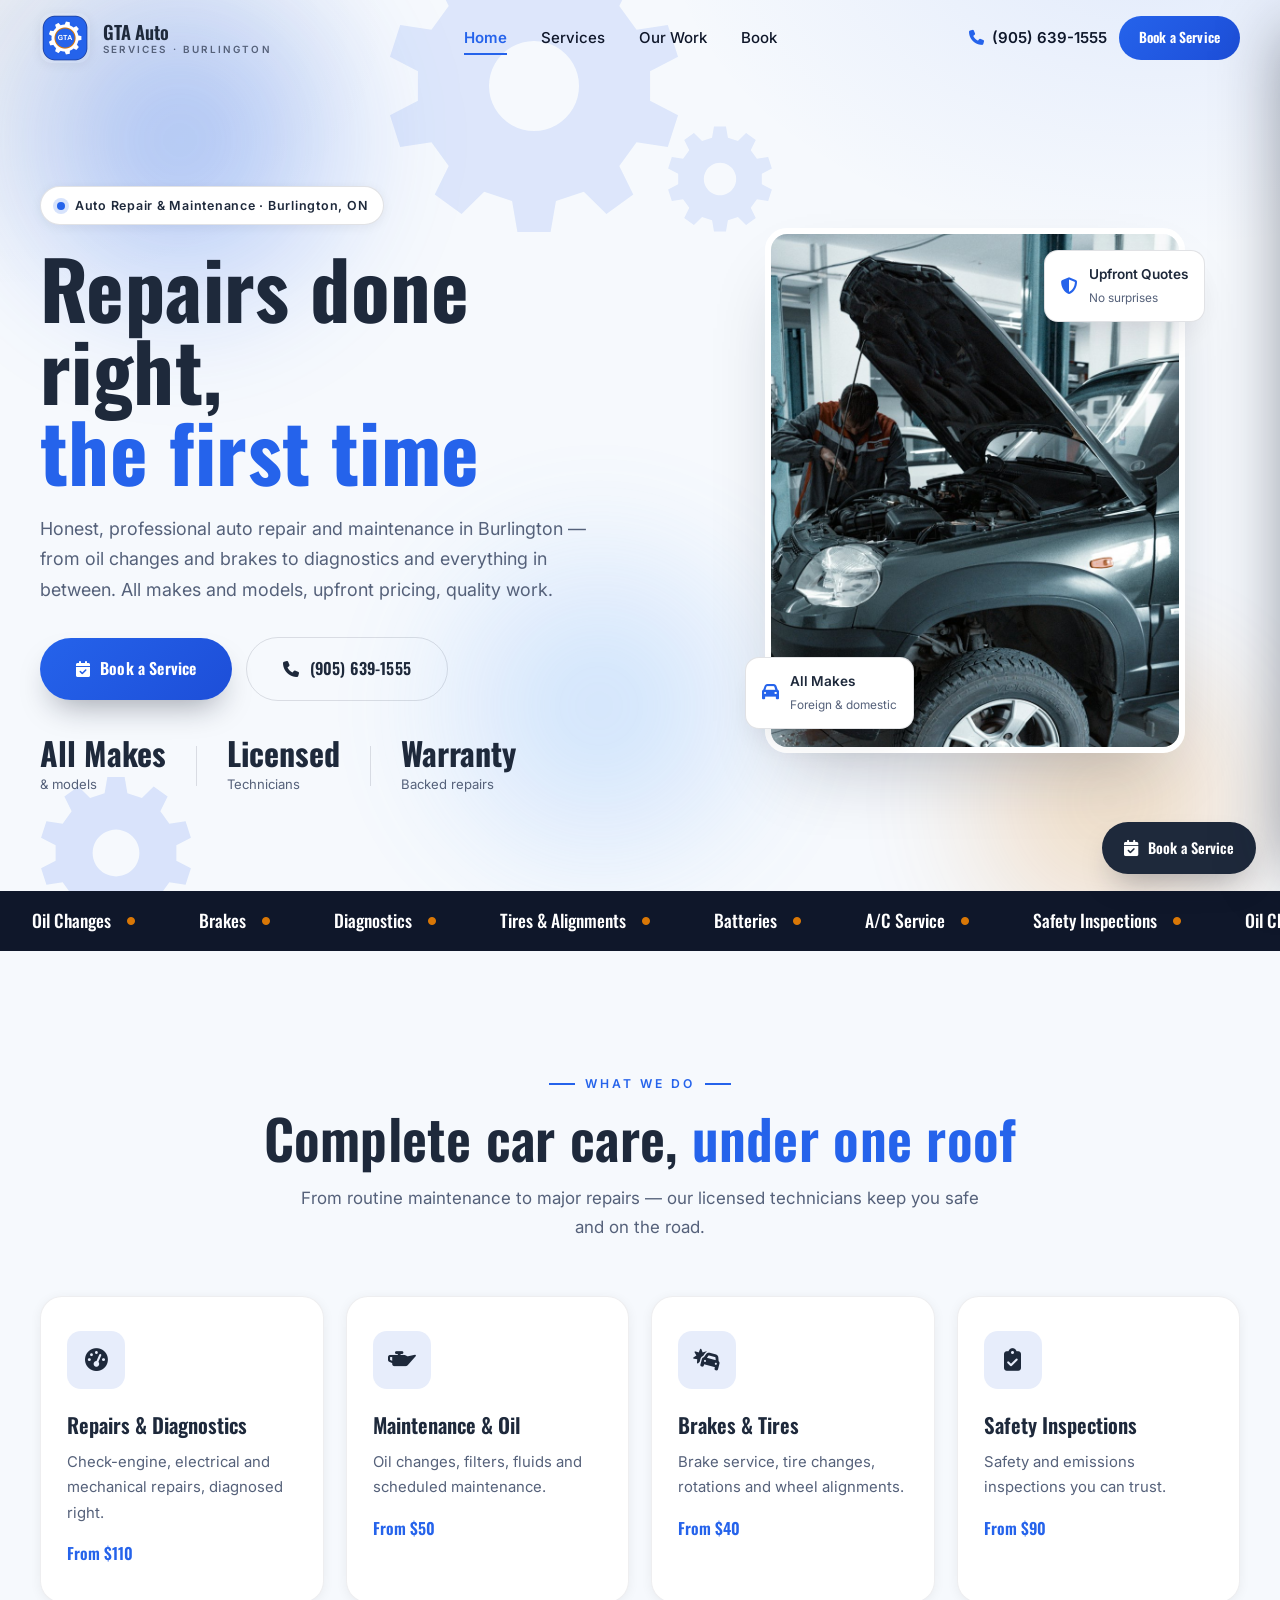
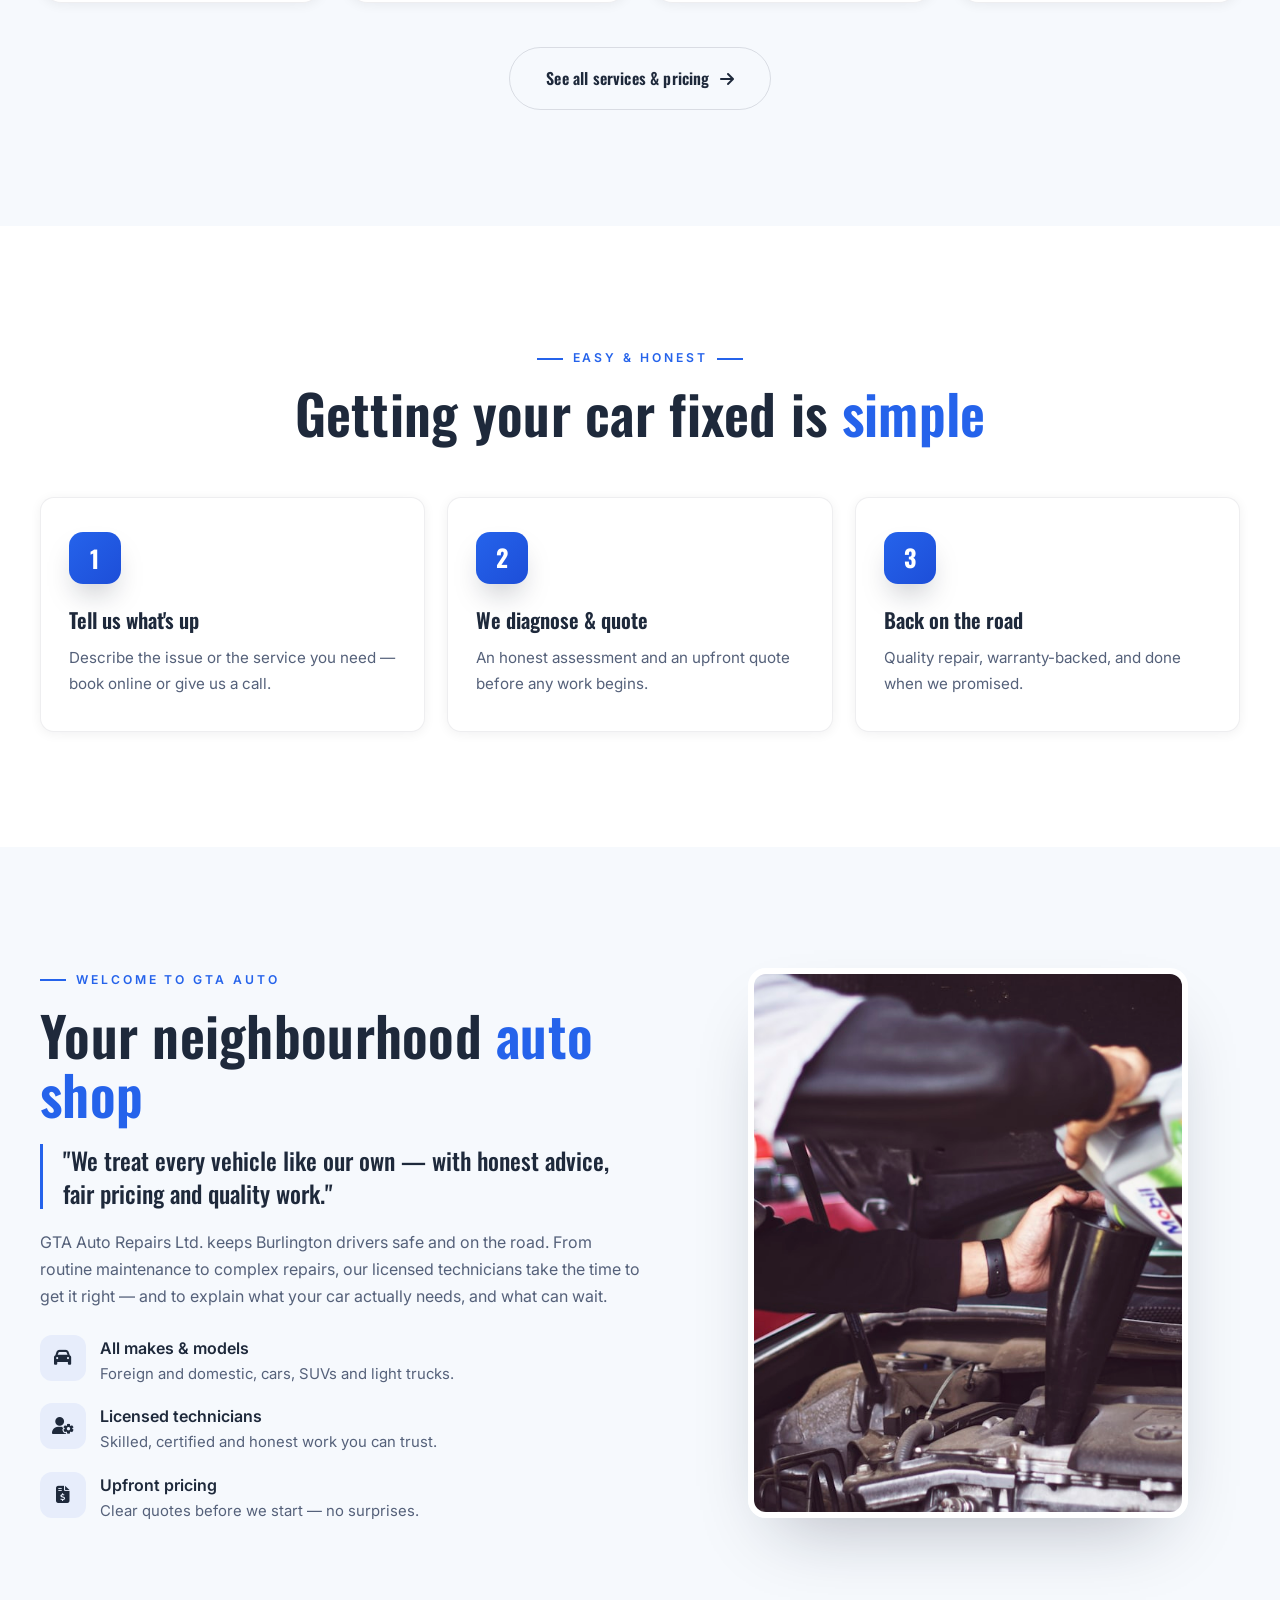
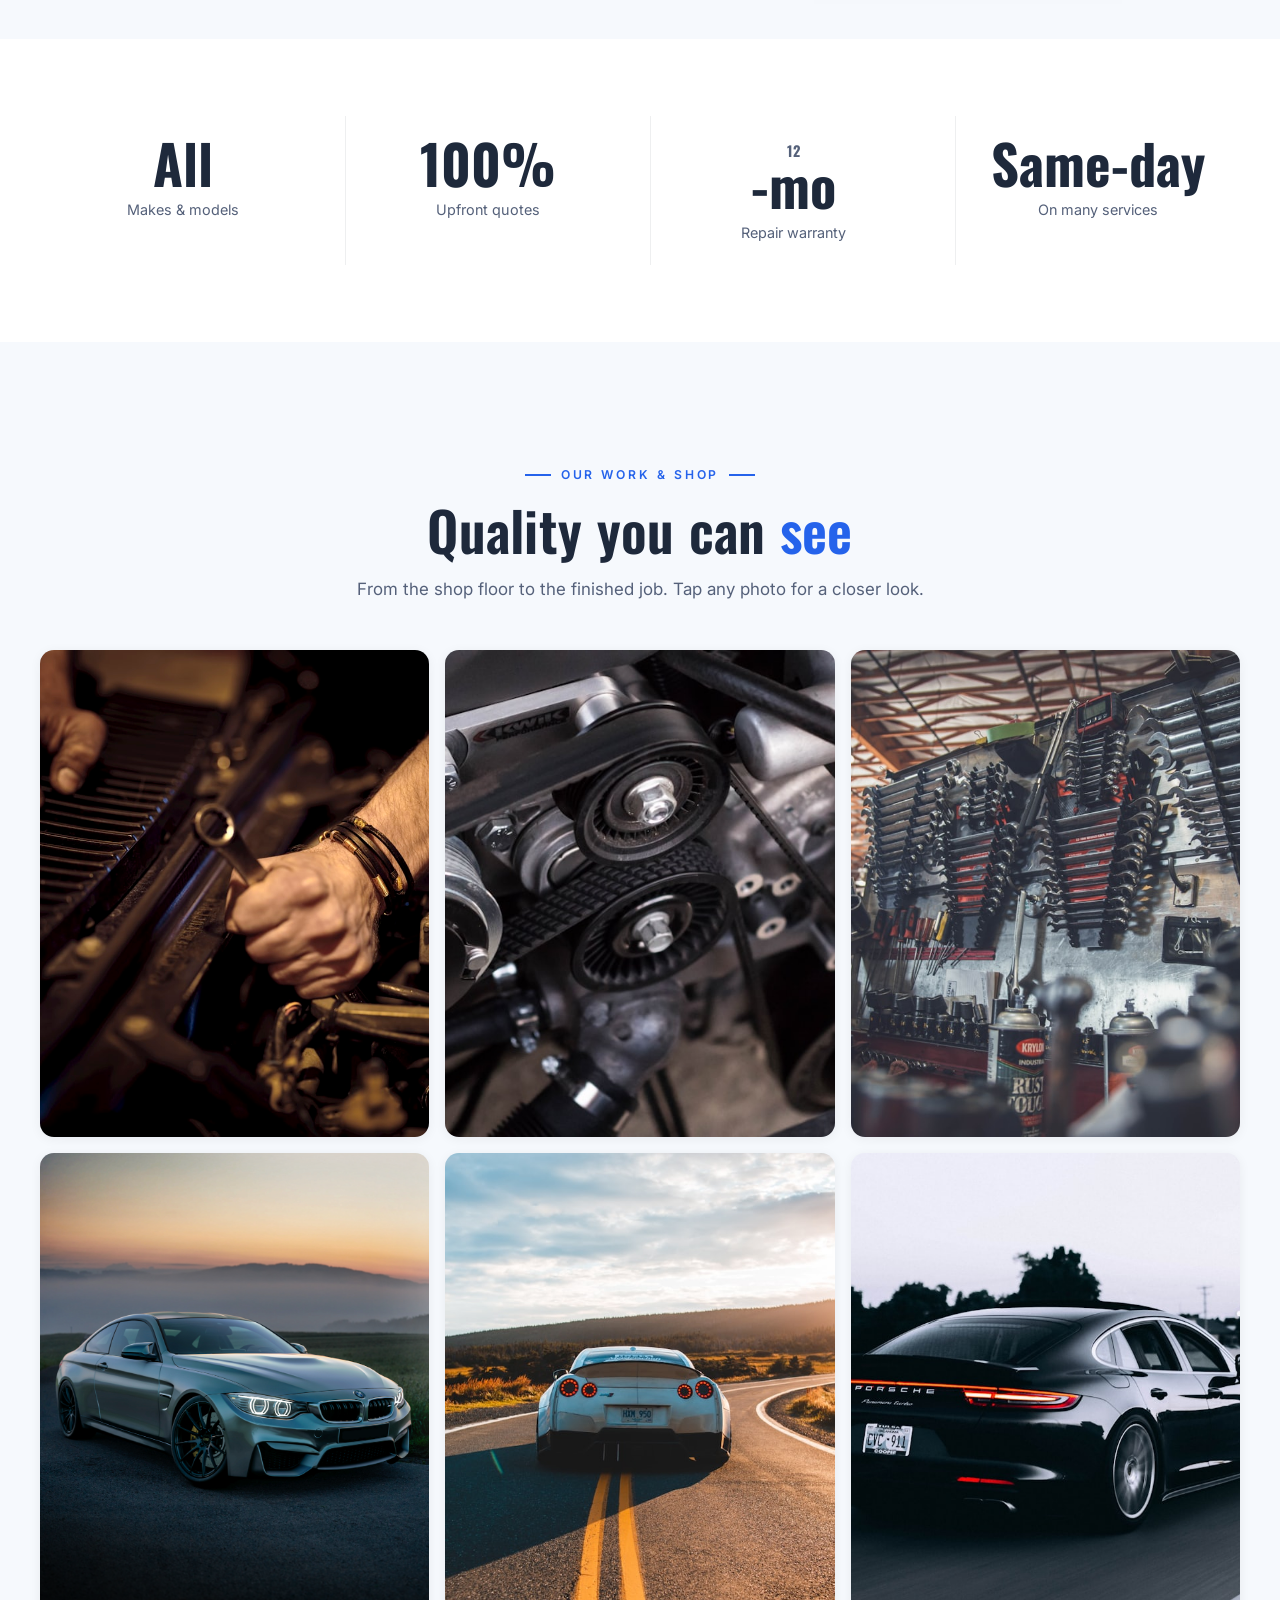
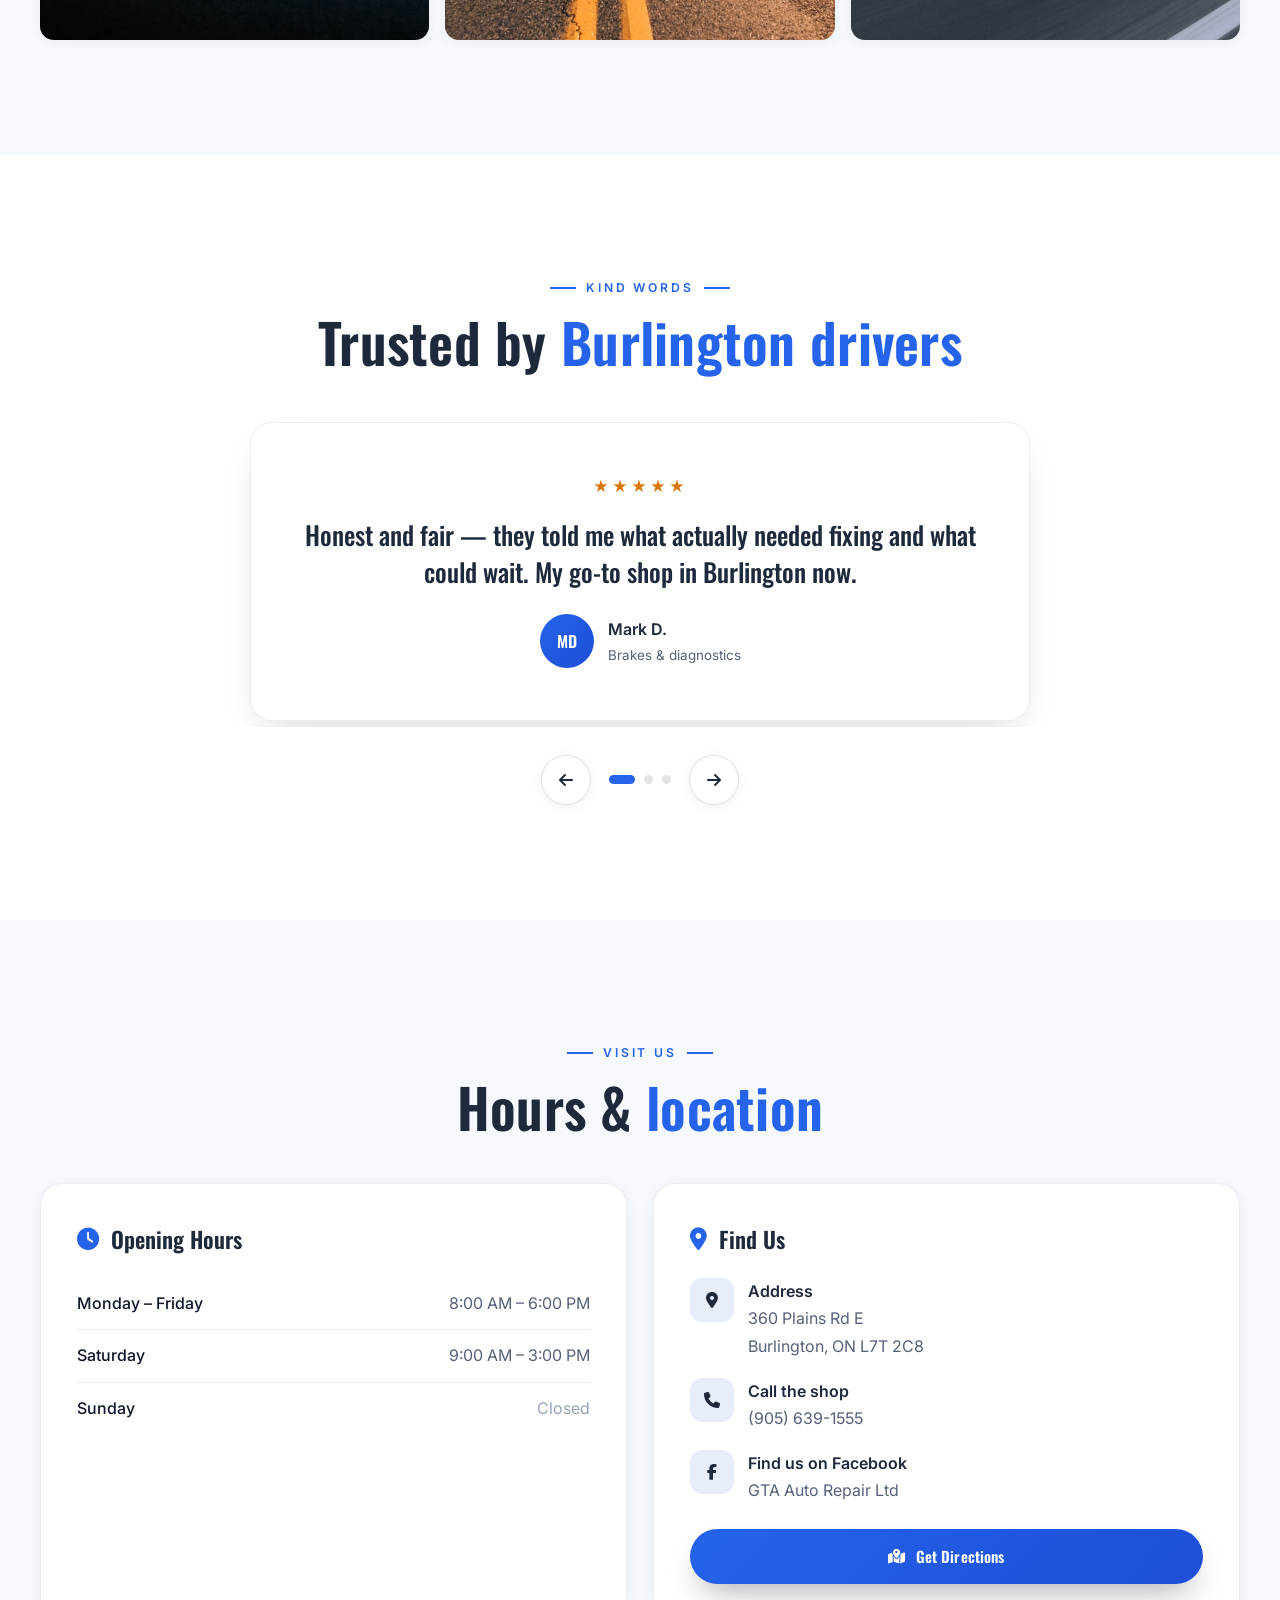
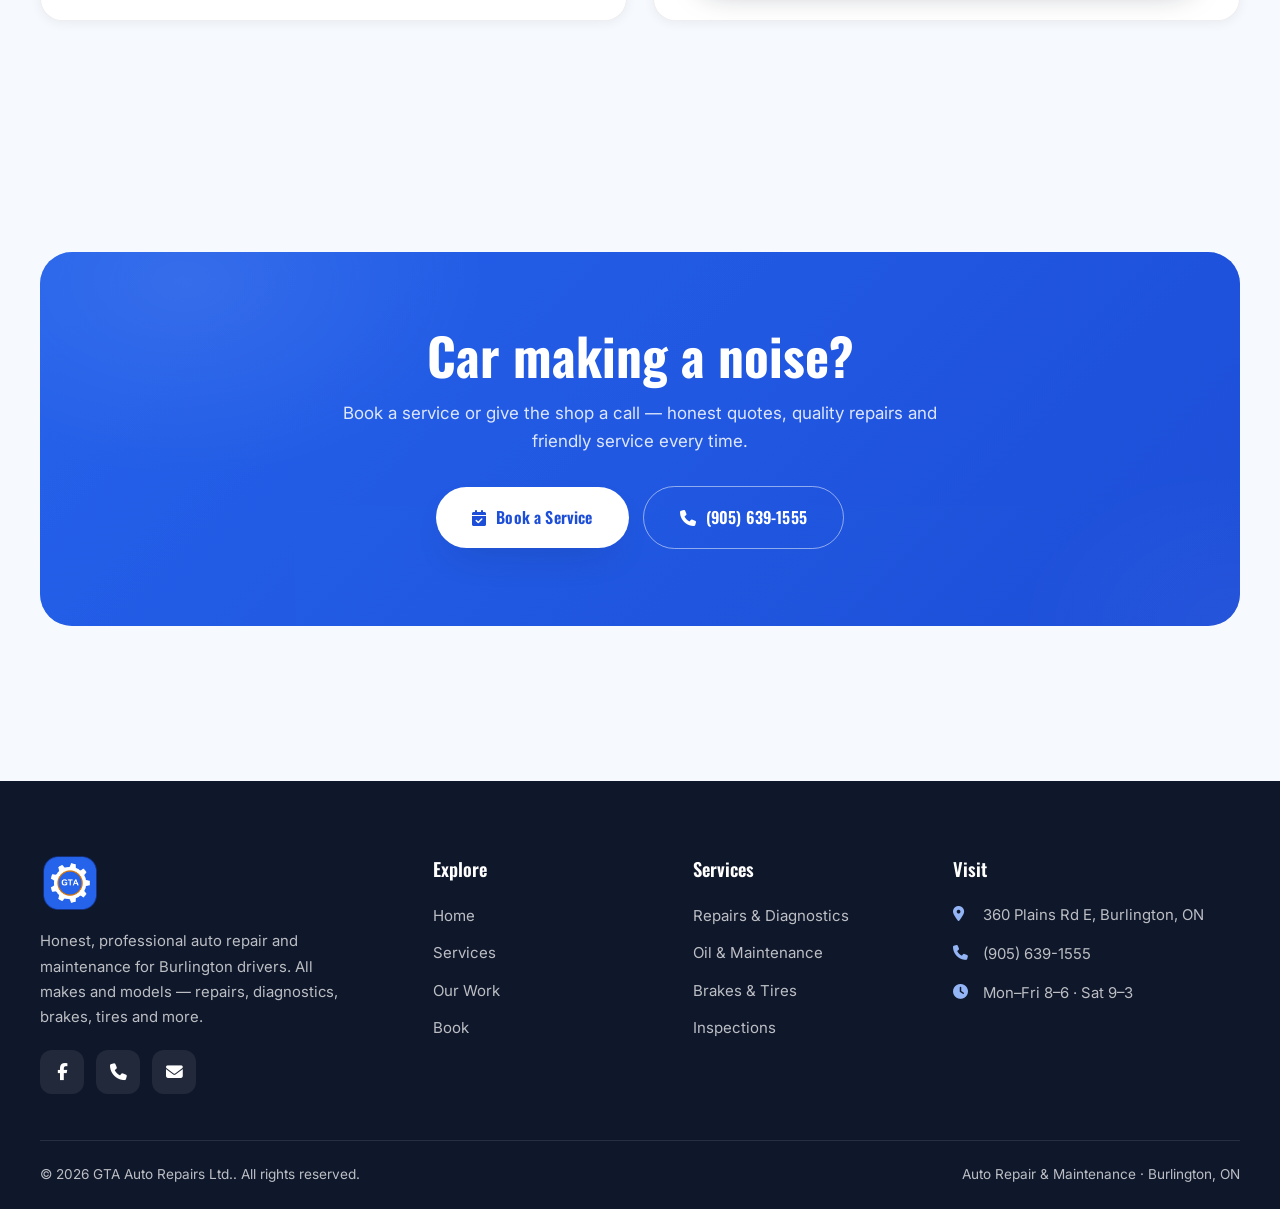
==== index.html @ 7cc979c1 "GTA-Auto-Repairs-Ltd: website (CSS animation + ambient background)" ====
<!DOCTYPE html>
<html lang="en">
<head>
  <meta charset="UTF-8" />
  <meta name="viewport" content="width=device-width, initial-scale=1.0" />
  <title>GTA Auto Repairs Ltd. | Auto Repair &amp; Maintenance in Burlington, ON</title>
  <meta name="description" content="GTA Auto Repairs Ltd. — honest, professional auto repair and maintenance in Burlington, ON. Oil changes, brakes, diagnostics, tires, alignments and more. All makes & models. Call (905) 639-1555." />
  <meta name="theme-color" content="#2563EB" />
  <meta property="og:type" content="website" />
  <meta property="og:site_name" content="GTA Auto Repairs Ltd." />
  <meta property="og:title" content="GTA Auto Repairs Ltd. | Auto Repair in Burlington, ON" />
  <meta property="og:description" content="Honest auto repair & maintenance in Burlington — repairs, diagnostics, brakes, tires and more. All makes & models." />

  <link rel="icon" type="image/svg+xml" href="assets/favicon.svg" />
  <link rel="preconnect" href="https://fonts.googleapis.com" />
  <link rel="preconnect" href="https://fonts.gstatic.com" crossorigin />
  <link href="https://fonts.googleapis.com/css2?family=Oswald:wght@500;600;700&family=Inter:wght@400;500;600&display=swap" rel="stylesheet" />
  <link rel="stylesheet" href="https://cdnjs.cloudflare.com/ajax/libs/font-awesome/6.5.1/css/all.min.css" />
  <link rel="stylesheet" href="css/styles.css" />

  <script type="application/ld+json">
  {
    "@context": "https://schema.org",
    "@type": "AutoRepair",
    "name": "GTA Auto Repairs Ltd.",
    "description": "Honest, professional auto repair and maintenance in Burlington — repairs, diagnostics, brakes, tires, oil changes and more. All makes & models.",
    "priceRange": "$$",
    "telephone": "+1-905-639-1555",
    "email": "info@gtaautorepairs.ca",
    "address": { "@type": "PostalAddress", "streetAddress": "360 Plains Rd E", "addressLocality": "Burlington", "addressRegion": "ON", "postalCode": "L7T 2C8", "addressCountry": "CA" },
    "areaServed": "Burlington",
    "sameAs": ["https://www.facebook.com/p/GTA-Auto-Repair-Ltd-100054621751437/"]
  }
  </script>
</head>
<body>

  <!-- ============ HEADER ============ -->
  <header class="site-header" id="header">
    <div class="container nav">
      <a href="index.html" class="brand" aria-label="GTA Auto Repairs Ltd. home">
        <img src="assets/logo-mark.png" alt="GTA Auto Repairs Ltd." class="brand-logo" />
        <span class="brand-name"><b>GTA Auto</b><small>Services · Burlington</small></span>
      </a>
      <nav class="nav-links" aria-label="Primary">
        <a href="index.html" class="active">Home</a>
        <a href="services.html">Services</a>
        <a href="index.html#gallery">Our Work</a>
        <a href="book.html">Book</a>
      </nav>
      <div class="nav-actions">
        <a href="tel:+19056391555" class="nav-phone"><i class="fa-solid fa-phone"></i> (905) 639-1555</a>
        <a href="book.html#quote" class="btn btn--sm">Book a Service</a>
        <button class="menu-toggle" id="menuToggle" aria-label="Open menu"><i class="fa-solid fa-bars"></i></button>
      </div>
    </div>
  </header>

  <!-- ============ MOBILE DRAWER ============ -->
  <div class="scrim" id="scrim"></div>
  <aside class="mobile-drawer" id="drawer" aria-label="Mobile menu">
    <div class="drawer-head">
      <img src="assets/logo-mark.png" alt="GTA Auto Repairs Ltd." style="height:44px;border-radius:10px" />
      <button class="drawer-close" id="drawerClose" aria-label="Close menu"><i class="fa-solid fa-xmark"></i></button>
    </div>
    <nav>
      <a href="index.html" class="active">Home <i class="fa-solid fa-chevron-right"></i></a>
      <a href="services.html">Services <i class="fa-solid fa-chevron-right"></i></a>
      <a href="index.html#gallery">Our Work <i class="fa-solid fa-chevron-right"></i></a>
      <a href="book.html">Book <i class="fa-solid fa-chevron-right"></i></a>
    </nav>
    <div class="drawer-cta">
      <a href="book.html#quote" class="btn btn--block">Book a Service</a>
      <a href="tel:+19056391555" class="btn btn--ghost btn--block"><i class="fa-solid fa-phone"></i> Call the Shop</a>
    </div>
    <div class="drawer-contact">
      <a href="tel:+19056391555"><i class="fa-solid fa-phone"></i> (905) 639-1555</a>
      <span><i class="fa-solid fa-location-dot"></i> 360 Plains Rd E, Burlington</span>
    </div>
  </aside>

  <!-- ============ HERO ============ -->
  <section class="hero">
    <div class="hero-bg" aria-hidden="true">
      <span class="ambient-blob b1"></span>
      <span class="ambient-blob b2"></span>
      <span class="ambient-blob b3"></span>
      <img class="ambient-gear g1" data-spin="20" src="assets/gear.svg" alt="" />
      <img class="ambient-gear g2" data-spin="-14" src="assets/gear.svg" alt="" />
      <img class="ambient-gear g3" data-spin="11" src="assets/gear.svg" alt="" />
    </div>
    <div class="container hero-grid">
      <div class="hero-content">
        <span class="hero-badge reveal"><span class="dot"></span> Auto Repair &amp; Maintenance · Burlington, ON</span>
        <h1 class="hero-title reveal d1">Repairs done right,<br/><em>the first time</em></h1>
        <p class="hero-sub reveal d2">Honest, professional auto repair and maintenance in Burlington — from oil changes and brakes to diagnostics and everything in between. All makes and models, upfront pricing, quality work.</p>
        <div class="hero-ctas reveal d3">
          <a href="book.html#quote" class="btn btn--lg"><i class="fa-solid fa-calendar-check"></i> Book a Service</a>
          <a href="tel:+19056391555" class="btn btn--ghost btn--lg"><i class="fa-solid fa-phone"></i> (905) 639-1555</a>
        </div>
        <div class="hero-meta reveal d4">
          <div class="m"><b>All Makes</b><span>&amp; models</span></div>
          <div class="divider"></div>
          <div class="m"><b>Licensed</b><span>Technicians</span></div>
          <div class="divider"></div>
          <div class="m"><b>Warranty</b><span>Backed repairs</span></div>
        </div>
      </div>
      <div class="hero-visual" id="heroVisual">
        <div class="hero-photo-wrap">
          <div class="hero-photo"><img src="assets/photos/hero.jpg" alt="Technician servicing a vehicle at GTA Auto Repairs Ltd." data-zoom /></div>
          <div class="hero-tag t1"><i class="fa-solid fa-shield-halved"></i><div><b>Upfront Quotes</b><small>No surprises</small></div></div>
          <div class="hero-tag t2"><i class="fa-solid fa-car"></i><div><b>All Makes</b><small>Foreign &amp; domestic</small></div></div>
        </div>
      </div>
    </div>
  </section>

  <!-- ============ MARQUEE ============ -->
  <div class="marquee" aria-hidden="true">
    <div class="marquee-track">
      <span class="marquee-item">Oil Changes <i class="fa-solid fa-circle"></i></span>
      <span class="marquee-item">Brakes <i class="fa-solid fa-circle"></i></span>
      <span class="marquee-item">Diagnostics <i class="fa-solid fa-circle"></i></span>
      <span class="marquee-item">Tires &amp; Alignments <i class="fa-solid fa-circle"></i></span>
      <span class="marquee-item">Batteries <i class="fa-solid fa-circle"></i></span>
      <span class="marquee-item">A/C Service <i class="fa-solid fa-circle"></i></span>
      <span class="marquee-item">Safety Inspections <i class="fa-solid fa-circle"></i></span>
      <span class="marquee-item">Oil Changes <i class="fa-solid fa-circle"></i></span>
      <span class="marquee-item">Brakes <i class="fa-solid fa-circle"></i></span>
      <span class="marquee-item">Diagnostics <i class="fa-solid fa-circle"></i></span>
      <span class="marquee-item">Tires &amp; Alignments <i class="fa-solid fa-circle"></i></span>
      <span class="marquee-item">Batteries <i class="fa-solid fa-circle"></i></span>
      <span class="marquee-item">A/C Service <i class="fa-solid fa-circle"></i></span>
      <span class="marquee-item">Safety Inspections <i class="fa-solid fa-circle"></i></span>
    </div>
  </div>

  <!-- ============ SERVICES TEASER ============ -->
  <section class="section" id="services">
    <div class="container center">
      <span class="eyebrow eyebrow--center reveal">What We Do</span>
      <h2 class="section-title reveal d1">Complete car care, <em>under one roof</em></h2>
      <p class="section-lead reveal d2">From routine maintenance to major repairs — our licensed technicians keep you safe and on the road.</p>
    </div>
    <div class="container">
      <div class="feat-grid">
        <div class="feat-card reveal d1"><div class="ic"><i class="fa-solid fa-gauge-high"></i></div><h3>Repairs &amp; Diagnostics</h3><p>Check-engine, electrical and mechanical repairs, diagnosed right.</p><span class="from">From $110</span></div>
        <div class="feat-card reveal d2"><div class="ic"><i class="fa-solid fa-oil-can"></i></div><h3>Maintenance &amp; Oil</h3><p>Oil changes, filters, fluids and scheduled maintenance.</p><span class="from">From $50</span></div>
        <div class="feat-card reveal d3"><div class="ic"><i class="fa-solid fa-car-burst"></i></div><h3>Brakes &amp; Tires</h3><p>Brake service, tire changes, rotations and wheel alignments.</p><span class="from">From $40</span></div>
        <div class="feat-card reveal d4"><div class="ic"><i class="fa-solid fa-clipboard-check"></i></div><h3>Safety Inspections</h3><p>Safety and emissions inspections you can trust.</p><span class="from">From $90</span></div>
      </div>
      <div class="center" style="margin-top:44px"><a href="services.html" class="btn btn--ghost btn--lg reveal">See all services &amp; pricing <i class="fa-solid fa-arrow-right"></i></a></div>
    </div>
  </section>

  <!-- ============ HOW IT WORKS ============ -->
  <section class="section section--alt" id="how">
    <div class="container center">
      <span class="eyebrow eyebrow--center reveal">Easy &amp; Honest</span>
      <h2 class="section-title reveal d1">Getting your car fixed is <em>simple</em></h2>
    </div>
    <div class="container">
      <div class="steps">
        <div class="step reveal d1"><div class="step-num">1</div><h3>Tell us what's up</h3><p>Describe the issue or the service you need — book online or give us a call.</p></div>
        <div class="step reveal d2"><div class="step-num">2</div><h3>We diagnose &amp; quote</h3><p>An honest assessment and an upfront quote before any work begins.</p></div>
        <div class="step reveal d3"><div class="step-num">3</div><h3>Back on the road</h3><p>Quality repair, warranty-backed, and done when we promised.</p></div>
      </div>
    </div>
  </section>

  <!-- ============ ABOUT ============ -->
  <section class="section" id="about">
    <div class="container story-grid">
      <div class="story-text">
        <span class="eyebrow reveal">Welcome To GTA Auto</span>
        <h2 class="section-title reveal d1">Your neighbourhood <em>auto shop</em></h2>
        <p class="story-quote reveal d2">"We treat every vehicle like our own — with honest advice, fair pricing and quality work."</p>
        <p class="reveal d2" style="color:var(--ink-soft)">GTA Auto Repairs Ltd. keeps Burlington drivers safe and on the road. From routine maintenance to complex repairs, our licensed technicians take the time to get it right — and to explain what your car actually needs, and what can wait.</p>
        <div class="story-features">
          <div class="story-feature reveal d1"><span class="ic"><i class="fa-solid fa-car"></i></span><div><b>All makes &amp; models</b><p>Foreign and domestic, cars, SUVs and light trucks.</p></div></div>
          <div class="story-feature reveal d2"><span class="ic"><i class="fa-solid fa-user-gear"></i></span><div><b>Licensed technicians</b><p>Skilled, certified and honest work you can trust.</p></div></div>
          <div class="story-feature reveal d3"><span class="ic"><i class="fa-solid fa-file-invoice-dollar"></i></span><div><b>Upfront pricing</b><p>Clear quotes before we start — no surprises.</p></div></div>
        </div>
      </div>
      <div class="story-collage reveal-scale">
        <div class="story-media"><img src="assets/photos/about.jpg" alt="Oil and fluid service at GTA Auto" data-parallax="22" /></div>
      </div>
    </div>
  </section>

  <!-- ============ TRUST STATS ============ -->
  <section class="section--tight section--alt">
    <div class="container">
      <div class="stats">
        <div class="stat reveal d1"><b>All</b><span>Makes &amp; models</span></div>
        <div class="stat reveal d2"><b>100%</b><span>Upfront quotes</span></div>
        <div class="stat reveal d3"><b><span data-count="12">0</span>-mo</b><span>Repair warranty</span></div>
        <div class="stat reveal d4"><b>Same-day</b><span>On many services</span></div>
      </div>
    </div>
  </section>

  <!-- ============ GALLERY ============ -->
  <section class="section" id="gallery">
    <div class="container center">
      <span class="eyebrow eyebrow--center reveal">Our Work &amp; Shop</span>
      <h2 class="section-title reveal d1">Quality you can <em>see</em></h2>
      <p class="section-lead reveal d2">From the shop floor to the finished job. Tap any photo for a closer look.</p>
    </div>
    <div class="container">
      <div class="gallery reveal">
        <div class="gal-item" data-cap="Repairs &amp; service done right"><img src="assets/photos/g1.jpg" alt="Mechanic repairing an engine" /><span class="gal-cap">Repairs &amp; Service</span></div>
        <div class="gal-item" data-cap="Precision diagnostics"><img src="assets/photos/g2.jpg" alt="Engine diagnostics" /><span class="gal-cap">Diagnostics</span></div>
        <div class="gal-item" data-cap="Quality parts &amp; components"><img src="assets/photos/g3.jpg" alt="Auto parts" /><span class="gal-cap">Quality Parts</span></div>
        <div class="gal-item" data-cap="Ready for pickup"><img src="assets/photos/g4.jpg" alt="Serviced car ready for pickup" /><span class="gal-cap">Ready for Pickup</span></div>
        <div class="gal-item" data-cap="Back on the road, safely"><img src="assets/photos/g5.jpg" alt="Car back on the road" /><span class="gal-cap">Back on the Road</span></div>
        <div class="gal-item" data-cap="All makes &amp; models welcome"><img src="assets/photos/g6.jpg" alt="Serviced vehicle" /><span class="gal-cap">All Makes &amp; Models</span></div>
      </div>
    </div>
  </section>

  <!-- ============ TESTIMONIALS ============ -->
  <section class="section section--alt testimonials" id="reviews">
    <div class="container center">
      <span class="eyebrow eyebrow--center reveal">Kind Words</span>
      <h2 class="section-title reveal d1">Trusted by <em>Burlington drivers</em></h2>
    </div>
    <div class="container">
      <div class="tst-viewport">
        <div class="tst-track" id="tstTrack">
          <div class="tst-slide"><div class="tst-card">
            <div class="tst-stars">★★★★★</div>
            <p class="tst-text">Honest and fair — they told me what actually needed fixing and what could wait. My go-to shop in Burlington now.</p>
            <div class="tst-author"><div class="tst-avatar">MD</div><div class="who"><b>Mark D.</b><span>Brakes &amp; diagnostics</span></div></div>
          </div></div>
          <div class="tst-slide"><div class="tst-card">
            <div class="tst-stars">★★★★★</div>
            <p class="tst-text">Fast, professional and reasonably priced. Fixed my brakes the same day and explained everything clearly. Highly recommend Baje.</p>
            <div class="tst-author"><div class="tst-avatar">PS</div><div class="who"><b>Priya S.</b><span>Brake service</span></div></div>
          </div></div>
          <div class="tst-slide"><div class="tst-card">
            <div class="tst-stars">★★★★★</div>
            <p class="tst-text">Finally a mechanic I trust. Clear quotes, quality work and no surprises on the bill. Won't take my car anywhere else.</p>
            <div class="tst-author"><div class="tst-avatar">TR</div><div class="who"><b>Tom R.</b><span>Maintenance</span></div></div>
          </div></div>
        </div>
      </div>
      <div class="tst-controls">
        <button class="tst-arrow" id="tstPrev" aria-label="Previous review"><i class="fa-solid fa-arrow-left"></i></button>
        <div class="tst-dots" id="tstDots"></div>
        <button class="tst-arrow" id="tstNext" aria-label="Next review"><i class="fa-solid fa-arrow-right"></i></button>
      </div>
    </div>
  </section>

  <!-- ============ HOURS & LOCATION ============ -->
  <section class="section" id="visit">
    <div class="container center">
      <span class="eyebrow eyebrow--center reveal">Visit Us</span>
      <h2 class="section-title reveal d1">Hours &amp; <em>location</em></h2>
    </div>
    <div class="container">
      <div class="hours-grid">
        <div class="hours-card reveal">
          <h3><i class="fa-solid fa-clock"></i> Opening Hours</h3>
          <div class="hours-row"><span class="d">Monday – Friday</span><span class="h">8:00 AM – 6:00 PM</span></div>
          <div class="hours-row"><span class="d">Saturday</span><span class="h">9:00 AM – 3:00 PM</span></div>
          <div class="hours-row"><span class="d">Sunday</span><span class="h closed">Closed</span></div>
        </div>
        <div class="hours-card reveal d1">
          <h3><i class="fa-solid fa-location-dot"></i> Find Us</h3>
          <div class="info-list">
            <div class="info-row"><span class="ic"><i class="fa-solid fa-location-dot"></i></span><div><b>Address</b><span>360 Plains Rd E<br/>Burlington, ON L7T 2C8</span></div></div>
            <div class="info-row"><span class="ic"><i class="fa-solid fa-phone"></i></span><div><b>Call the shop</b><a href="tel:+19056391555">(905) 639-1555</a></div></div>
            <div class="info-row"><span class="ic"><i class="fa-brands fa-facebook-f"></i></span><div><b>Find us on Facebook</b><a href="https://www.facebook.com/p/GTA-Auto-Repair-Ltd-100054621751437/" target="_blank" rel="noopener">GTA Auto Repair Ltd</a></div></div>
          </div>
          <a href="https://www.google.com/maps/search/?api=1&query=360+Plains+Rd+E+Burlington+ON" target="_blank" rel="noopener" class="btn btn--block" style="margin-top:24px"><i class="fa-solid fa-map-location-dot"></i> Get Directions</a>
        </div>
      </div>
    </div>
  </section>

  <!-- ============ CTA ============ -->
  <section class="section">
    <div class="container">
      <div class="cta-band reveal-scale">
        <h2>Car making a noise?</h2>
        <p>Book a service or give the shop a call — honest quotes, quality repairs and friendly service every time.</p>
        <div class="hero-ctas">
          <a href="book.html#quote" class="btn btn--white btn--lg"><i class="fa-solid fa-calendar-check"></i> Book a Service</a>
          <a href="tel:+19056391555" class="btn btn--ghost btn--lg" style="border-color:rgba(255,255,255,0.5);color:#fff"><i class="fa-solid fa-phone"></i> (905) 639-1555</a>
        </div>
      </div>
    </div>
  </section>

  <!-- ============ FOOTER ============ -->
  <footer class="footer">
    <div class="container">
      <div class="footer-top">
        <div class="footer-brand">
          <img src="assets/logo-mark.png" alt="GTA Auto Repairs Ltd." class="brand-logo-f" />
          <p>Honest, professional auto repair and maintenance for Burlington drivers. All makes and models — repairs, diagnostics, brakes, tires and more.</p>
          <div class="footer-social">
            <a href="https://www.facebook.com/p/GTA-Auto-Repair-Ltd-100054621751437/" target="_blank" rel="noopener" aria-label="Facebook"><i class="fa-brands fa-facebook-f"></i></a>
            <a href="tel:+19056391555" aria-label="Phone"><i class="fa-solid fa-phone"></i></a>
            <a href="mailto:info@gtaautorepairs.ca" aria-label="Email"><i class="fa-solid fa-envelope"></i></a>
          </div>
        </div>
        <div>
          <h4>Explore</h4>
          <div class="footer-links"><a href="index.html">Home</a><a href="services.html">Services</a><a href="index.html#gallery">Our Work</a><a href="book.html">Book</a></div>
        </div>
        <div>
          <h4>Services</h4>
          <div class="footer-links"><a href="services.html">Repairs &amp; Diagnostics</a><a href="services.html">Oil &amp; Maintenance</a><a href="services.html">Brakes &amp; Tires</a><a href="services.html">Inspections</a></div>
        </div>
        <div>
          <h4>Visit</h4>
          <div class="footer-contact">
            <span><i class="fa-solid fa-location-dot"></i> 360 Plains Rd E, Burlington, ON</span>
            <a href="tel:+19056391555"><i class="fa-solid fa-phone"></i> (905) 639-1555</a>
            <span><i class="fa-solid fa-clock"></i> Mon–Fri 8–6 · Sat 9–3</span>
          </div>
        </div>
      </div>
      <div class="footer-bottom">
        <span>© <span data-year>2026</span> GTA Auto Repairs Ltd.. All rights reserved.</span>
        <span>Auto Repair &amp; Maintenance · Burlington, ON</span>
      </div>
    </div>
  </footer>

  <!-- ============ LIGHTBOX ============ -->
  <div class="lightbox" id="lightbox" aria-hidden="true">
    <button class="lightbox-close" id="lbClose" aria-label="Close"><i class="fa-solid fa-xmark"></i></button>
    <button class="lightbox-nav prev" id="lbPrev" aria-label="Previous"><i class="fa-solid fa-chevron-left"></i></button>
    <button class="lightbox-nav next" id="lbNext" aria-label="Next"><i class="fa-solid fa-chevron-right"></i></button>
    <div><img id="lbImg" src="assets/photos/g1.jpg" alt="" /><div class="lightbox-cap" id="lbCap"></div></div>
  </div>

  <a href="book.html#quote" class="fab-cta" aria-label="Book a service"><i class="fa-solid fa-calendar-check"></i><span>Book a Service</span></a>
  <button class="to-top" id="toTop" aria-label="Back to top"><i class="fa-solid fa-arrow-up"></i></button>

  <script src="js/main.js"></script>
</body>
</html>
---- css/styles.css ----
/* ============================================================
   JAY'S HAIR CUT — Beauty & Barber (Burlington, ON)
   Clean navy & white design system — all pages
   ============================================================ */

:root {
  --bg: #F6F9FD;
  --bg-2: #FFFFFF;
  --surface: #FFFFFF;
  --surface-2: #EEF2F9;
  --line: rgba(15,23,42,0.12);
  --line-2: rgba(15,23,42,0.07);

  --navy: #1E293B;
  --navy-deep: #0F172A;
  --navy-bright: #2563EB;
  --navy-soft: #E7EDFB;
  --navy-grad: linear-gradient(135deg, #2563EB, #1D4ED8);

  --accent: #D97706; /* subtle brass for stars/premium touches */

  --white: #FFFFFF;
  --ink: #0F172A;
  --ink-soft: #55617A;

  --shadow-sm: 0 2px 12px rgba(15,23,42,0.06);
  --shadow-md: 0 16px 40px -18px rgba(15,23,42,0.22);
  --shadow-lg: 0 34px 72px -30px rgba(15,23,42,0.30);
  --shadow-navy: 0 16px 32px -12px rgba(15,23,42,0.4);

  --r-sm: 8px;
  --r-md: 14px;
  --r-lg: 22px;
  --r-xl: 32px;

  --font-display: "Poppins", system-ui, sans-serif;
  --font-body: "Inter", system-ui, -apple-system, sans-serif;

  --container: 1200px;
  --ease: cubic-bezier(0.22, 1, 0.36, 1);
}

*, *::before, *::after { box-sizing: border-box; margin: 0; padding: 0; }
html { scroll-behavior: smooth; -webkit-text-size-adjust: 100%; scroll-padding-top: 100px; }
body { font-family: var(--font-body); color: var(--ink); background: var(--bg); line-height: 1.7; overflow-x: hidden; -webkit-font-smoothing: antialiased; }
img, svg { display: block; max-width: 100%; }
a { color: inherit; text-decoration: none; }
button { font-family: inherit; cursor: pointer; border: none; background: none; }
ul { list-style: none; }
input, textarea, select, button { font-family: inherit; font-size: 1rem; color: inherit; }
::selection { background: var(--navy); color: #fff; }

body::before {
  content: ""; position: fixed; inset: 0; z-index: -2;
  background:
    radial-gradient(900px 620px at 90% -10%, rgba(37,99,235,0.10), transparent 55%),
    radial-gradient(720px 500px at 0% 2%, rgba(15,23,42,0.05), transparent 55%),
    var(--bg);
}

/* Layout */
.container { width: min(100% - 44px, var(--container)); margin-inline: auto; }
.section { padding: clamp(72px, 9vw, 132px) 0; position: relative; }
.section--tight { padding: clamp(50px, 6vw, 88px) 0; }
.section--alt { background: var(--bg-2); }
.center { text-align: center; }

/* Type helpers */
.eyebrow { display: inline-flex; align-items: center; gap: 10px; font-size: 0.76rem; font-weight: 600; letter-spacing: 0.24em; text-transform: uppercase; color: var(--navy-bright); }
.eyebrow::before { content: ""; width: 26px; height: 2px; background: var(--navy-bright); }
.eyebrow--center { justify-content: center; }
.eyebrow--center::after { content: ""; width: 26px; height: 2px; background: var(--navy-bright); }
.section-title { font-family: var(--font-display); font-weight: 600; letter-spacing: -0.01em; color: var(--navy); font-size: clamp(2.1rem, 4.6vw, 3.4rem); line-height: 1.1; margin: 14px 0 0; }
.section-title em { font-style: normal; color: var(--navy-bright); }
.section-lead { max-width: 62ch; margin-top: 16px; color: var(--ink-soft); font-size: 1.06rem; }
.center .section-lead { margin-inline: auto; }
.text-accent { color: var(--navy-bright); }

/* Buttons */
.btn { --bg: var(--navy); --fg: #fff; position: relative; display: inline-flex; align-items: center; justify-content: center; gap: 10px; padding: 15px 30px; border-radius: 100px; font-family: var(--font-display); font-weight: 600; font-size: 0.94rem; letter-spacing: 0.01em; background: var(--bg); color: var(--fg); box-shadow: var(--shadow-navy); transition: transform 0.35s var(--ease), box-shadow 0.35s var(--ease), background 0.3s; overflow: hidden; isolation: isolate; }
.btn::after { content: ""; position: absolute; inset: 0; z-index: -1; background: linear-gradient(120deg, transparent 30%, rgba(255,255,255,0.25) 50%, transparent 70%); transform: translateX(-120%); transition: transform 0.6s var(--ease); }
.btn:hover { transform: translateY(-3px); box-shadow: 0 24px 40px -14px rgba(15,23,42,0.5); }
.btn:hover::after { transform: translateX(120%); }
.btn--ghost { --bg: transparent; --fg: var(--navy); box-shadow: none; border: 1.5px solid var(--line); }
.btn--ghost:hover { background: var(--navy-soft); border-color: var(--navy); }
.btn--white { --bg: #fff; --fg: var(--navy); box-shadow: var(--shadow-md); }
.btn--lg { padding: 17px 36px; font-size: 1rem; }
.btn--sm { padding: 10px 20px; font-size: 0.86rem; box-shadow: none; }
.btn--block { width: 100%; }
.link-arrow { display: inline-flex; align-items: center; gap: 8px; font-weight: 600; color: var(--navy-bright); }
.link-arrow i { transition: transform 0.3s var(--ease); }
.link-arrow:hover i { transform: translateX(5px); }

/* ============ HEADER ============ */
.site-header { position: fixed; top: 0; left: 0; right: 0; z-index: 100; transition: transform 0.4s var(--ease), background 0.4s, box-shadow 0.4s, backdrop-filter 0.4s; }
.site-header.scrolled { background: rgba(255,255,255,0.85); backdrop-filter: blur(16px) saturate(1.3); box-shadow: 0 6px 26px -18px rgba(15,23,42,0.4); border-bottom: 1px solid var(--line-2); }
.site-header.hidden { transform: translateY(-100%); }
.nav { display: flex; align-items: center; justify-content: space-between; gap: 20px; padding: 13px 0; }
.brand { display: flex; align-items: center; gap: 13px; }
.brand-logo { height: 46px; width: auto; border-radius: 6px; transition: transform 0.4s var(--ease); box-shadow: var(--shadow-sm); }
.brand:hover .brand-logo { transform: scale(1.05); }
.brand-name { display: flex; flex-direction: column; line-height: 1.05; }
.brand-name b { font-family: var(--font-display); font-weight: 600; font-size: 1.16rem; color: var(--navy); letter-spacing: -0.01em; }
.brand-name small { font-size: 0.62rem; font-weight: 600; letter-spacing: 0.22em; text-transform: uppercase; color: var(--ink-soft); margin-top: 3px; }

.nav-links { display: flex; align-items: center; gap: 2px; }
.nav-links a { position: relative; padding: 9px 16px; border-radius: 100px; font-weight: 500; color: var(--ink); font-size: 0.94rem; transition: color 0.25s; }
.nav-links a::after { content: ""; position: absolute; left: 16px; right: 16px; bottom: 5px; height: 2px; background: var(--navy-bright); transform: scaleX(0); transform-origin: left; transition: transform 0.3s var(--ease); }
.nav-links a:hover { color: var(--navy-bright); } .nav-links a:hover::after, .nav-links a.active::after { transform: scaleX(1); }
.nav-links a.active { color: var(--navy-bright); font-weight: 600; }
.nav-actions { display: flex; align-items: center; gap: 12px; }
.nav-phone { display: inline-flex; align-items: center; gap: 8px; font-weight: 600; color: var(--ink); font-size: 0.94rem; }
.nav-phone i { color: var(--navy-bright); }
.nav-phone:hover { color: var(--navy-bright); }
.menu-toggle { display: none; width: 46px; height: 46px; border-radius: 10px; background: var(--navy); color: #fff; font-size: 1.15rem; align-items: center; justify-content: center; box-shadow: var(--shadow-navy); }

.mobile-drawer { position: fixed; inset: 0 0 0 auto; width: min(86vw, 360px); z-index: 200; background: var(--surface); transform: translateX(100%); transition: transform 0.5s var(--ease); padding: 26px; display: flex; flex-direction: column; gap: 8px; box-shadow: -30px 0 60px -30px rgba(15,23,42,0.4); overflow-y: auto; }
.mobile-drawer.open { transform: translateX(0); }
.drawer-head { display: flex; align-items: center; justify-content: space-between; margin-bottom: 18px; }
.drawer-close { width: 44px; height: 44px; border-radius: 10px; background: var(--surface-2); color: var(--ink); font-size: 1.2rem; }
.mobile-drawer nav a { display: flex; align-items: center; justify-content: space-between; padding: 15px 16px; border-radius: 10px; font-size: 1.15rem; font-weight: 500; font-family: var(--font-display); border-bottom: 1px solid var(--line-2); color: var(--ink); }
.mobile-drawer nav a:hover, .mobile-drawer nav a.active { background: var(--navy-soft); color: var(--navy); }
.drawer-cta { margin-top: 20px; display: flex; flex-direction: column; gap: 12px; }
.drawer-contact { margin-top: 18px; font-size: 0.92rem; color: var(--ink-soft); display: grid; gap: 10px; }
.drawer-contact a { display: inline-flex; align-items: center; gap: 10px; }
.drawer-contact i { color: var(--navy-bright); width: 18px; }
.scrim { position: fixed; inset: 0; z-index: 150; background: rgba(15,23,42,0.4); opacity: 0; visibility: hidden; transition: opacity 0.4s, visibility 0.4s; backdrop-filter: blur(2px); }
.scrim.show { opacity: 1; visibility: visible; }

/* ============ HERO ============ */
.hero { position: relative; padding: clamp(130px, 16vw, 186px) 0 clamp(60px, 8vw, 96px); overflow: hidden; }
.hero-grid { display: grid; grid-template-columns: 1.08fr 0.92fr; gap: 46px; align-items: center; }
.hero-badge { display: inline-flex; align-items: center; gap: 10px; padding: 8px 16px; background: var(--surface); border: 1px solid var(--line); border-radius: 100px; font-size: 0.78rem; font-weight: 600; letter-spacing: 0.06em; color: var(--navy); box-shadow: var(--shadow-sm); }
.hero-badge .dot { width: 8px; height: 8px; border-radius: 50%; background: var(--navy-bright); box-shadow: 0 0 0 4px rgba(37,99,235,0.18); animation: pulse 2s infinite; }
@keyframes pulse { 0%,100% { box-shadow: 0 0 0 4px rgba(37,99,235,0.2); } 50% { box-shadow: 0 0 0 8px rgba(37,99,235,0); } }
.hero-title { font-family: var(--font-display); font-weight: 700; color: var(--navy); font-size: clamp(2.8rem, 6.4vw, 5rem); line-height: 1.02; letter-spacing: -0.02em; margin: 22px 0 0; }
.hero-title em { font-style: normal; color: var(--navy-bright); }
.hero-sub { margin-top: 22px; max-width: 52ch; font-size: 1.12rem; color: var(--ink-soft); }
.hero-ctas { margin-top: 32px; display: flex; flex-wrap: wrap; gap: 14px; align-items: center; }
.hero-meta { margin-top: 36px; display: flex; gap: 30px; flex-wrap: wrap; align-items: center; }
.hero-meta .m b { font-family: var(--font-display); font-size: 2rem; color: var(--navy); line-height: 1; display: block; font-weight: 700; }
.hero-meta .m span { font-size: 0.82rem; color: var(--ink-soft); margin-top: 4px; display: block; }
.hero-meta .divider { width: 1px; height: 40px; background: var(--line); }

.hero-visual { position: relative; display: grid; place-items: center; min-height: 460px; }
.hero-visual::before { content: ""; position: absolute; width: 74%; height: 74%; border-radius: 50%; background: radial-gradient(circle, rgba(37,99,235,0.16), transparent 66%); filter: blur(50px); }
.hero-photo-wrap { position: relative; width: min(420px, 100%); }
.hero-photo { position: relative; border-radius: 22px; overflow: hidden; border: 6px solid #fff; box-shadow: var(--shadow-lg); aspect-ratio: 4 / 5; }
.hero-photo img { width: 100%; height: 100%; object-fit: cover; }
.hero-tag { position: absolute; z-index: 3; display: flex; align-items: center; gap: 11px; background: #fff; border: 1px solid var(--line); padding: 12px 16px; border-radius: 14px; box-shadow: var(--shadow-md); font-size: 0.85rem; }
.hero-tag i { color: var(--navy-bright); font-size: 1.05rem; }
.hero-tag .stars { color: var(--accent); letter-spacing: 1px; }
.hero-tag b { color: var(--navy); font-weight: 600; display: block; }
.hero-tag small { color: var(--ink-soft); font-size: 0.74rem; }
.hero-tag.t1 { top: 22px; right: -20px; }
.hero-tag.t2 { bottom: 24px; left: -20px; }

/* ============ MARQUEE ============ */
.marquee { background: var(--navy); color: #fff; overflow: hidden; }
.marquee-track { display: flex; width: max-content; animation: marquee 32s linear infinite; }
.marquee:hover .marquee-track { animation-play-state: paused; }
.marquee-item { display: inline-flex; align-items: center; gap: 16px; padding: 15px 32px; font-family: var(--font-display); font-weight: 500; font-size: 1.1rem; white-space: nowrap; }
.marquee-item i { font-size: 0.5rem; color: var(--accent); }
@keyframes marquee { to { transform: translateX(-50%); } }

/* ============ FEATURE / SERVICE CARDS ============ */
.feat-grid { display: grid; grid-template-columns: repeat(4, 1fr); gap: 22px; margin-top: 54px; }
.feat-card { background: var(--surface); border: 1px solid var(--line-2); border-radius: var(--r-lg); padding: 34px 26px; box-shadow: var(--shadow-sm); transition: transform 0.4s var(--ease), box-shadow 0.4s; }
.feat-card:hover { transform: translateY(-8px); box-shadow: var(--shadow-md); }
.feat-card .ic { width: 58px; height: 58px; border-radius: 14px; display: grid; place-items: center; font-size: 1.4rem; background: var(--navy-soft); color: var(--navy); margin-bottom: 18px; }
.feat-card h3 { font-family: var(--font-display); font-size: 1.3rem; font-weight: 600; color: var(--navy); }
.feat-card p { color: var(--ink-soft); font-size: 0.93rem; margin-top: 8px; }
.feat-card .from { display: inline-block; margin-top: 14px; font-family: var(--font-display); color: var(--navy-bright); font-weight: 600; }

/* ============ STEPS ============ */
.steps { display: grid; grid-template-columns: repeat(3, 1fr); gap: 22px; margin-top: 54px; }
.step { background: var(--surface); border-radius: var(--r-md); padding: 34px 28px; border: 1px solid var(--line-2); box-shadow: var(--shadow-sm); position: relative; transition: transform 0.4s var(--ease), box-shadow 0.4s; }
.step:hover { transform: translateY(-6px); box-shadow: var(--shadow-md); }
.step-num { width: 52px; height: 52px; border-radius: 14px; display: grid; place-items: center; font-family: var(--font-display); font-size: 1.5rem; font-weight: 700; background: var(--navy-grad); color: #fff; margin-bottom: 18px; box-shadow: var(--shadow-navy); }
.step h3 { font-family: var(--font-display); font-size: 1.3rem; font-weight: 600; color: var(--navy); }
.step p { color: var(--ink-soft); font-size: 0.95rem; margin-top: 8px; }

/* ============ STORY / ABOUT ============ */
.story-grid { display: grid; grid-template-columns: 1.05fr 0.95fr; gap: 56px; align-items: center; }
.story-media { position: relative; width: min(440px, 100%); margin-inline: auto; border-radius: 18px; overflow: hidden; border: 6px solid #fff; box-shadow: var(--shadow-lg); aspect-ratio: 4 / 5; }
.story-media img { width: 100%; height: 100%; object-fit: cover; }
.story-quote { font-family: var(--font-display); font-weight: 500; font-size: 1.5rem; line-height: 1.35; color: var(--navy); margin: 20px 0; padding-left: 20px; border-left: 3px solid var(--navy-bright); }
.story-features { display: grid; gap: 16px; margin-top: 24px; }
.story-feature { display: flex; gap: 14px; align-items: flex-start; }
.story-feature .ic { flex: 0 0 auto; width: 46px; height: 46px; border-radius: 12px; display: grid; place-items: center; background: var(--navy-soft); color: var(--navy); font-size: 1.1rem; }
.story-feature b { font-weight: 600; color: var(--navy); }
.story-feature p { color: var(--ink-soft); font-size: 0.93rem; }

/* ============ STATS ============ */
.stats { display: grid; grid-template-columns: repeat(4, 1fr); gap: 20px; }
.stat { text-align: center; padding: 20px; border-left: 1px solid var(--line-2); }
.stat:first-child { border-left: none; }
.stat b { font-family: var(--font-display); font-weight: 700; display: block; font-size: clamp(2.4rem, 5vw, 3.4rem); line-height: 1; color: var(--navy); }
.stat span { color: var(--ink-soft); margin-top: 8px; display: block; font-size: 0.9rem; }

/* ============ GALLERY ============ */
.gallery { display: grid; grid-template-columns: repeat(3, 1fr); gap: 16px; margin-top: 46px; }
.gal-item { position: relative; aspect-ratio: 4 / 5; border-radius: var(--r-md); overflow: hidden; cursor: pointer; background: var(--surface-2); box-shadow: var(--shadow-sm); }
.gal-item img { width: 100%; height: 100%; object-fit: cover; transition: transform 0.6s var(--ease); }
.gal-item::after { content: "\f00e"; font-family: "Font Awesome 6 Free"; font-weight: 900; position: absolute; inset: 0; display: grid; place-items: center; color: #fff; background: linear-gradient(160deg, rgba(15,23,42,0), rgba(15,23,42,0.6)); opacity: 0; transition: opacity 0.4s; font-size: 1.3rem; }
.gal-item:hover::after { opacity: 1; } .gal-item:hover img { transform: scale(1.07); }
.gal-cap { position: absolute; left: 14px; bottom: 12px; z-index: 2; color: #fff; font-weight: 500; font-size: 0.85rem; opacity: 0; transform: translateY(8px); transition: opacity 0.4s, transform 0.4s; text-shadow: 0 2px 8px rgba(0,0,0,0.6); }
.gal-item:hover .gal-cap { opacity: 1; transform: translateY(0); }
.lightbox { position: fixed; inset: 0; z-index: 300; background: rgba(15,23,42,0.9); display: grid; place-items: center; padding: 30px; opacity: 0; visibility: hidden; transition: opacity 0.35s, visibility 0.35s; backdrop-filter: blur(6px); }
.lightbox.show { opacity: 1; visibility: visible; }
.lightbox img { max-width: min(84vw, 460px); max-height: 80vh; border-radius: 8px; animation: popIn 0.4s var(--ease); border: 4px solid #fff; }
.lightbox-cap { color: #fff; font-family: var(--font-display); font-size: 1.2rem; margin-top: 18px; text-align: center; }
.lightbox-close { position: absolute; top: 24px; right: 26px; width: 50px; height: 50px; border-radius: 50%; background: rgba(255,255,255,0.15); color: #fff; font-size: 1.3rem; }
.lightbox-nav { position: absolute; top: 50%; transform: translateY(-50%); width: 54px; height: 54px; border-radius: 50%; background: rgba(255,255,255,0.15); color: #fff; font-size: 1.3rem; display: grid; place-items: center; }
.lightbox-nav.prev { left: 20px; } .lightbox-nav.next { right: 20px; }
@keyframes popIn { from { transform: scale(0.9); opacity: 0; } to { transform: scale(1); opacity: 1; } }

/* ============ PRICE LIST ============ */
.price-wrap { display: grid; grid-template-columns: 1fr 1fr; gap: 20px 56px; margin-top: 46px; }
.price-cat { background: var(--surface); border: 1px solid var(--line-2); border-radius: var(--r-lg); padding: 30px; box-shadow: var(--shadow-sm); }
.price-cat h3 { font-family: var(--font-display); font-size: 1.35rem; font-weight: 600; color: var(--navy); display: flex; align-items: center; gap: 12px; margin-bottom: 8px; }
.price-cat h3 i { color: var(--navy-bright); font-size: 1rem; }
.price-row { display: flex; align-items: baseline; gap: 10px; padding: 15px 0; border-bottom: 1px solid var(--line-2); }
.price-row:last-child { border-bottom: none; }
.price-row .nm { color: var(--ink); font-weight: 500; }
.price-row .nm small { display: block; color: var(--ink-soft); font-weight: 400; font-size: 0.82rem; margin-top: 2px; }
.price-row .dots { flex: 1; border-bottom: 1px dotted rgba(15,23,42,0.25); transform: translateY(-4px); }
.price-row .pr { font-family: var(--font-display); color: var(--navy-bright); font-weight: 600; font-size: 1.2rem; white-space: nowrap; }

/* ============ TESTIMONIALS ============ */
.testimonials { position: relative; }
.tst-viewport { overflow: hidden; margin-top: 44px; }
.tst-track { display: flex; transition: transform 0.6s var(--ease); }
.tst-slide { flex: 0 0 100%; padding: 6px; }
.tst-card { background: var(--surface); border-radius: var(--r-lg); padding: clamp(32px, 4vw, 54px); border: 1px solid var(--line-2); box-shadow: var(--shadow-md); text-align: center; max-width: 780px; margin-inline: auto; }
.tst-stars { color: var(--accent); font-size: 0.95rem; letter-spacing: 3px; margin-bottom: 16px; }
.tst-text { font-family: var(--font-display); font-weight: 500; font-size: clamp(1.2rem, 2.4vw, 1.6rem); line-height: 1.45; color: var(--navy); }
.tst-author { margin-top: 24px; display: flex; align-items: center; justify-content: center; gap: 14px; }
.tst-avatar { width: 54px; height: 54px; border-radius: 50%; display: grid; place-items: center; font-family: var(--font-display); font-weight: 600; color: #fff; background: var(--navy-grad); }
.tst-author .who { text-align: left; }
.tst-author b { font-weight: 600; color: var(--navy); }
.tst-author span { display: block; font-size: 0.84rem; color: var(--ink-soft); }
.tst-controls { display: flex; align-items: center; justify-content: center; gap: 18px; margin-top: 28px; }
.tst-arrow { width: 50px; height: 50px; border-radius: 50%; background: var(--surface); color: var(--navy); display: grid; place-items: center; box-shadow: var(--shadow-sm); border: 1px solid var(--line); transition: background 0.25s, transform 0.25s, color 0.25s; }
.tst-arrow:hover { background: var(--navy); color: #fff; transform: scale(1.08); }
.tst-dots { display: flex; gap: 9px; }
.tst-dot { width: 9px; height: 9px; border-radius: 50%; background: var(--line); transition: all 0.3s; }
.tst-dot.active { background: var(--navy-bright); width: 26px; border-radius: 6px; }

/* ============ HOURS / LOCATION ============ */
.hours-grid { display: grid; grid-template-columns: 1fr 1fr; gap: 26px; margin-top: 46px; }
.hours-card { background: var(--surface); border: 1px solid var(--line-2); border-radius: var(--r-lg); padding: 36px; box-shadow: var(--shadow-sm); }
.hours-card h3 { font-family: var(--font-display); font-size: 1.4rem; font-weight: 600; color: var(--navy); display: flex; align-items: center; gap: 12px; margin-bottom: 20px; }
.hours-card h3 i { color: var(--navy-bright); }
.hours-row { display: flex; justify-content: space-between; padding: 12px 0; border-bottom: 1px solid var(--line-2); }
.hours-row:last-child { border-bottom: none; }
.hours-row .d { color: var(--ink); font-weight: 500; }
.hours-row .h { color: var(--ink-soft); }
.hours-row .closed { color: #94A3B8; }
.info-list { display: grid; gap: 18px; }
.info-row { display: flex; gap: 14px; align-items: flex-start; }
.info-row .ic { flex: 0 0 auto; width: 44px; height: 44px; border-radius: 12px; display: grid; place-items: center; background: var(--navy-soft); color: var(--navy); }
.info-row b { color: var(--navy); display: block; font-weight: 600; }
.info-row a, .info-row span { color: var(--ink-soft); }
.info-row a:hover { color: var(--navy-bright); }

/* ============ CTA ============ */
.cta-band { background: var(--navy-grad); border-radius: var(--r-xl); padding: clamp(46px, 6vw, 78px); position: relative; overflow: hidden; text-align: center; }
.cta-band::before { content: ""; position: absolute; inset: 0; opacity: 0.5; background: radial-gradient(500px 320px at 12% 8%, rgba(255,255,255,0.16), transparent 60%), radial-gradient(420px 300px at 100% 100%, rgba(255,255,255,0.08), transparent 55%); }
.cta-band > * { position: relative; }
.cta-band h2 { font-family: var(--font-display); font-size: clamp(2.1rem, 4.4vw, 3.2rem); font-weight: 700; line-height: 1.06; color: #fff; }
.cta-band h2 em { font-style: normal; color: #fff; opacity: 0.75; }
.cta-band p { max-width: 54ch; margin: 16px auto 0; color: rgba(255,255,255,0.85); font-size: 1.06rem; }
.cta-band .hero-ctas { justify-content: center; margin-top: 30px; }

/* ============ FOOTER ============ */
.footer { background: var(--navy-deep); color: rgba(255,255,255,0.72); padding-top: 72px; margin-top: 40px; }
.footer-top { display: grid; grid-template-columns: 1.6fr 1fr 1fr 1.3fr; gap: 40px; padding-bottom: 46px; border-bottom: 1px solid rgba(255,255,255,0.1); }
.footer h4 { color: #fff; font-family: var(--font-display); font-size: 1.15rem; margin-bottom: 18px; font-weight: 600; }
.footer-brand .brand-logo-f { height: 64px; border-radius: 8px; }
.footer-brand p { margin-top: 16px; max-width: 34ch; font-size: 0.93rem; }
.footer-links { display: grid; gap: 12px; }
.footer-links a { font-size: 0.94rem; transition: color 0.25s, padding-left 0.25s; }
.footer-links a:hover { color: #fff; padding-left: 5px; }
.footer-contact { display: grid; gap: 14px; font-size: 0.93rem; }
.footer-contact a, .footer-contact span { display: flex; gap: 12px; align-items: flex-start; }
.footer-contact i { color: #93B4F5; width: 18px; margin-top: 4px; }
.footer-social { display: flex; gap: 12px; margin-top: 20px; }
.footer-social a { width: 44px; height: 44px; border-radius: 12px; background: rgba(255,255,255,0.08); display: grid; place-items: center; color: #fff; font-size: 1.05rem; transition: background 0.3s, transform 0.3s; }
.footer-social a:hover { background: var(--navy-bright); transform: translateY(-4px); }
.footer-bottom { display: flex; align-items: center; justify-content: space-between; gap: 16px; padding: 22px 0; flex-wrap: wrap; font-size: 0.85rem; }
.footer-bottom a:hover { color: #fff; }

/* ============ FLOATING / TOAST ============ */
.fab-cta { position: fixed; bottom: 26px; right: 24px; z-index: 90; display: inline-flex; align-items: center; gap: 10px; padding: 14px 22px; border-radius: 100px; background: var(--navy); color: #fff; font-family: var(--font-display); font-weight: 600; font-size: 0.9rem; box-shadow: var(--shadow-navy); transition: transform 0.3s var(--ease), box-shadow 0.3s; }
.fab-cta i { font-size: 1.02rem; }
.fab-cta:hover { transform: translateY(-3px); box-shadow: 0 22px 40px -14px rgba(15,23,42,0.55); }
@media (max-width: 560px) { .fab-cta span { display: none; } .fab-cta { padding: 16px; } }
.to-top { position: fixed; bottom: 26px; left: 24px; z-index: 90; width: 50px; height: 50px; border-radius: 50%; background: #fff; border: 1px solid var(--line); color: var(--navy); display: grid; place-items: center; font-size: 1.05rem; box-shadow: var(--shadow-sm); opacity: 0; visibility: hidden; transform: translateY(14px); transition: opacity 0.35s, transform 0.35s, visibility 0.35s; }
.to-top.show { opacity: 1; visibility: visible; transform: translateY(0); }
.toast-wrap { position: fixed; bottom: 26px; left: 50%; transform: translateX(-50%); z-index: 400; display: grid; gap: 10px; width: min(92vw, 400px); }
.toast { background: var(--navy); color: #fff; padding: 15px 18px; border-radius: 12px; display: flex; align-items: center; gap: 12px; box-shadow: var(--shadow-lg); transform: translateY(20px); opacity: 0; transition: transform 0.4s var(--ease), opacity 0.4s; border-left: 3px solid #93B4F5; }
.toast.show { transform: translateY(0); opacity: 1; }
.toast i { color: #93B4F5; font-size: 1.15rem; }

/* ============ PAGE HERO ============ */
.page-hero { padding: clamp(140px, 15vw, 190px) 0 clamp(40px, 5vw, 64px); text-align: center; position: relative; overflow: hidden; }
.page-hero h1 { font-family: var(--font-display); font-weight: 700; color: var(--navy); font-size: clamp(2.6rem, 6vw, 4.4rem); line-height: 1.04; letter-spacing: -0.02em; margin-top: 14px; }
.page-hero p { max-width: 60ch; margin: 18px auto 0; color: var(--ink-soft); font-size: 1.1rem; }
.breadcrumbs { display: inline-flex; gap: 8px; font-size: 0.82rem; color: var(--ink-soft); }
.breadcrumbs a:hover { color: var(--navy-bright); }

/* ============ BOOKING FORM ============ */
.quote-wrap { display: grid; grid-template-columns: 1fr 1.2fr; gap: 40px; align-items: stretch; }
.quote-side { background: var(--navy-grad); border-radius: var(--r-lg); padding: clamp(30px, 4vw, 46px); position: relative; overflow: hidden; display: flex; flex-direction: column; color: #fff; }
.quote-side::after { content: ""; position: absolute; inset: 0; background: radial-gradient(400px 300px at 100% 0%, rgba(255,255,255,0.14), transparent 60%); }
.quote-side > * { position: relative; }
.quote-side h2 { font-family: var(--font-display); font-size: clamp(1.9rem, 3vw, 2.5rem); font-weight: 700; line-height: 1.1; color: #fff; }
.quote-side p { margin-top: 14px; color: rgba(255,255,255,0.85); }
.quote-benefits { display: grid; gap: 16px; margin-top: 28px; }
.quote-benefit { display: flex; gap: 14px; align-items: flex-start; }
.quote-benefit i { width: 40px; height: 40px; border-radius: 10px; background: rgba(255,255,255,0.12); display: grid; place-items: center; color: #fff; flex: 0 0 auto; }
.quote-benefit b { display: block; color: #fff; font-weight: 600; }
.quote-benefit span { font-size: 0.9rem; color: rgba(255,255,255,0.8); }
.quote-live { margin-top: auto; padding-top: 26px; }
.quote-live-card { background: rgba(255,255,255,0.12); border: 1px solid rgba(255,255,255,0.2); border-radius: var(--r-md); padding: 22px; }
.quote-live-card .label { font-size: 0.76rem; letter-spacing: 0.14em; text-transform: uppercase; color: rgba(255,255,255,0.8); }
.quote-live-card .est { font-family: var(--font-display); font-size: 2.6rem; font-weight: 700; line-height: 1; margin: 8px 0 4px; color: #fff; }
.quote-live-card small { color: rgba(255,255,255,0.8); font-size: 0.84rem; }
.quote-form { background: var(--surface); border-radius: var(--r-lg); border: 1px solid var(--line-2); box-shadow: var(--shadow-md); padding: clamp(26px, 3.5vw, 40px); }
.stepper { display: flex; align-items: center; gap: 8px; margin-bottom: 28px; }
.stepper .st { display: flex; align-items: center; gap: 8px; flex: 1; }
.stepper .st .n { width: 32px; height: 32px; border-radius: 50%; display: grid; place-items: center; font-family: var(--font-display); font-weight: 700; font-size: 0.9rem; background: var(--surface-2); color: var(--ink-soft); flex: 0 0 auto; transition: all 0.35s; }
.stepper .st .t { font-size: 0.82rem; font-weight: 600; color: var(--ink-soft); }
.stepper .st .bar { flex: 1; height: 2px; border-radius: 2px; background: var(--line); }
.stepper .st.active .n, .stepper .st.done .n { background: var(--navy); color: #fff; }
.stepper .st.active .t, .stepper .st.done .t { color: var(--navy); }
.stepper .st.done .bar { background: var(--navy); }
.fstep { display: none; animation: fade 0.4s var(--ease); }
.fstep.active { display: block; }
@keyframes fade { from { opacity: 0; transform: translateY(10px); } to { opacity: 1; transform: translateY(0); } }
.field { margin-bottom: 18px; }
.field label { display: block; font-weight: 500; font-size: 0.92rem; margin-bottom: 8px; color: var(--ink); }
.field label .req { color: var(--navy-bright); }
.field input, .field textarea, .field select { width: 100%; padding: 13px 15px; border-radius: 10px; border: 1.5px solid var(--line); background: #fff; color: var(--ink); transition: border 0.25s, box-shadow 0.25s; }
.field input::placeholder, .field textarea::placeholder { color: #94A3B8; }
.field input:focus, .field textarea:focus, .field select:focus { outline: none; border-color: var(--navy-bright); box-shadow: 0 0 0 4px rgba(37,99,235,0.12); }
.field textarea { resize: vertical; min-height: 90px; }
.field-row { display: grid; grid-template-columns: 1fr 1fr; gap: 16px; }
.hp { position: absolute; left: -9999px; opacity: 0; height: 0; }
.chip-select { display: flex; flex-wrap: wrap; gap: 10px; }
.chip-opt { position: relative; }
.chip-opt input { position: absolute; opacity: 0; inset: 0; cursor: pointer; }
.chip-opt span { display: inline-flex; align-items: center; gap: 8px; padding: 10px 16px; border-radius: 100px; border: 1.5px solid var(--line); background: #fff; color: var(--ink); font-weight: 500; font-size: 0.9rem; transition: all 0.25s; cursor: pointer; }
.chip-opt input:checked + span { background: var(--navy); color: #fff; border-color: var(--navy); }
.chip-opt input:focus-visible + span { box-shadow: 0 0 0 4px rgba(37,99,235,0.2); }
.form-nav { display: flex; justify-content: space-between; gap: 12px; margin-top: 26px; }
.form-nav .btn--ghost.hidden { visibility: hidden; }
.form-success { display: none; text-align: center; padding: 20px 10px; animation: fade 0.5s var(--ease); }
.form-success.show { display: block; }
.form-success .check { width: 84px; height: 84px; margin: 0 auto 18px; border-radius: 50%; background: var(--navy-grad); color: #fff; display: grid; place-items: center; font-size: 2.2rem; animation: popIn 0.5s var(--ease); box-shadow: var(--shadow-navy); }
.form-success h3 { font-family: var(--font-display); font-size: 1.9rem; font-weight: 700; color: var(--navy); }
.form-success p { color: var(--ink-soft); margin: 10px auto 22px; max-width: 42ch; }

/* ============ FAQ ============ */
.faq { max-width: 820px; margin: 44px auto 0; display: grid; gap: 14px; }
.faq-item { background: var(--surface); border: 1px solid var(--line-2); border-radius: var(--r-md); overflow: hidden; box-shadow: var(--shadow-sm); transition: box-shadow 0.3s; }
.faq-item.open { box-shadow: var(--shadow-md); }
.faq-q { width: 100%; text-align: left; padding: 22px 24px; display: flex; align-items: center; justify-content: space-between; gap: 16px; font-weight: 600; font-size: 1.1rem; font-family: var(--font-display); color: var(--navy); }
.faq-q .ic { flex: 0 0 auto; width: 32px; height: 32px; border-radius: 50%; background: var(--navy-soft); color: var(--navy); display: grid; place-items: center; transition: transform 0.4s var(--ease), background 0.3s, color 0.3s; }
.faq-item.open .faq-q .ic { transform: rotate(45deg); background: var(--navy); color: #fff; }
.faq-a { max-height: 0; overflow: hidden; transition: max-height 0.45s var(--ease); }
.faq-a p { padding: 0 24px 24px; color: var(--ink-soft); }

/* ============ CONTACT ============ */
.contact-grid { display: grid; grid-template-columns: repeat(3, 1fr); gap: 22px; margin-top: 46px; }
.contact-card { background: var(--surface); border: 1px solid var(--line-2); border-radius: var(--r-lg); padding: 34px 28px; text-align: center; box-shadow: var(--shadow-sm); transition: transform 0.4s var(--ease), box-shadow 0.4s; }
.contact-card:hover { transform: translateY(-6px); box-shadow: var(--shadow-md); }
.contact-card .ic { width: 60px; height: 60px; border-radius: 16px; margin: 0 auto 16px; display: grid; place-items: center; font-size: 1.5rem; background: var(--navy-grad); color: #fff; box-shadow: var(--shadow-navy); }
.contact-card h3 { font-family: var(--font-display); font-size: 1.3rem; font-weight: 600; color: var(--navy); }
.contact-card p { color: var(--ink-soft); margin: 6px 0 4px; }
.contact-card a { color: var(--navy-bright); font-weight: 600; }

/* ============ REVEAL ============ */
.reveal { opacity: 0; transform: translateY(34px); transition: opacity 0.8s var(--ease), transform 0.8s var(--ease); }
.reveal.in { opacity: 1; transform: none; }
.reveal.d1 { transition-delay: 0.08s; } .reveal.d2 { transition-delay: 0.16s; } .reveal.d3 { transition-delay: 0.24s; } .reveal.d4 { transition-delay: 0.32s; }
.reveal-scale { opacity: 0; transform: scale(0.94); transition: opacity 0.7s var(--ease), transform 0.7s var(--ease); }
.reveal-scale.in { opacity: 1; transform: none; }

/* ============ RESPONSIVE ============ */
@media (max-width: 1080px) { .footer-top { grid-template-columns: 1fr 1fr; gap: 34px; } .feat-grid { grid-template-columns: repeat(2, 1fr); } }
@media (max-width: 940px) {
  .nav-links, .nav-phone { display: none; }
  .menu-toggle { display: flex; }
  .nav-actions .btn:not(.menu-toggle) { display: none; }
  .brand-name small { display: none; }
  .hero-grid { grid-template-columns: 1fr; text-align: center; }
  .hero-sub { margin-inline: auto; }
  .hero-ctas, .hero-meta { justify-content: center; }
  .hero-visual { min-height: 340px; order: -1; margin-bottom: 10px; }
  .story-grid { grid-template-columns: 1fr; gap: 40px; }
  .story-media { order: -1; }
  .steps { grid-template-columns: 1fr; }
  .stats { grid-template-columns: repeat(2, 1fr); }
  .stat:nth-child(3) { border-left: none; }
  .quote-wrap, .price-wrap, .hours-grid { grid-template-columns: 1fr; }
}
@media (max-width: 760px) {
  .feat-grid, .contact-grid { grid-template-columns: 1fr; }
  .gallery { grid-template-columns: repeat(2, 1fr); }
  .footer-top { grid-template-columns: 1fr; }
  .cta-band { border-radius: var(--r-lg); }
  .field-row { grid-template-columns: 1fr; }
  .stepper .st .t { display: none; }
  .hero-meta .divider { display: none; }
  .hero-tag.t1 { top: 2%; right: 0; } .hero-tag.t2 { bottom: 2%; }
}
@media (max-width: 480px) { .stats { grid-template-columns: 1fr 1fr; gap: 8px; } .stat { border-left: none; } }

@media (prefers-reduced-motion: reduce) {
  *, *::before, *::after { animation-duration: 0.001ms !important; animation-iteration-count: 1 !important; transition-duration: 0.15s !important; scroll-behavior: auto !important; }
  .reveal, .reveal-scale { opacity: 1; transform: none; }
}

/* ===== BAJE AUTO — theme overrides + Motion layer ===== */
:root { --font-display: "Oswald", system-ui, sans-serif; }
.hero-title, .section-title, .page-hero h1 { letter-spacing: 0.005em; }
.btn { --bg: linear-gradient(135deg, #2563EB, #1D4ED8); --fg: #fff; }
.btn--ghost { --bg: transparent; --fg: var(--navy); }
.btn--white { --bg: #fff; --fg: #1D4ED8; }
.brand-logo { border-radius: 12px; height: 50px; box-shadow: var(--shadow-sm); }
.footer-brand .brand-logo-f { border-radius: 12px; height: 60px; }
.marquee { background: #0F172A; }
/* amber = trust/urgency accent used sparingly */
.text-amber { color: var(--accent); }
.badge-amber { background: rgba(217,119,6,0.12); color: #B45309; border:1px solid rgba(217,119,6,0.28); }
/* Reveals stay CSS-driven (reliable in every browser). Motion adds float/pulse/hover on top. */
html { overflow-anchor: none; }                 /* stop scroll-anchoring from jittering reveals */
.reveal { transform: translate3d(0, 34px, 0); backface-visibility: hidden; }
.reveal.in { transform: translate3d(0, 0, 0); }
.reveal-scale { backface-visibility: hidden; }
@media (prefers-reduced-motion: reduce){ .reveal, .reveal-scale { opacity:1 !important; transform:none !important; } }

/* ===== AMBIENT HERO BACKGROUND (aurora blobs + turning gears) ===== */
.hero { position: relative; overflow: hidden; }
.hero-bg { position: absolute; inset: 0; z-index: 0; overflow: hidden; pointer-events: none; }
.hero > .container.hero-grid { position: relative; z-index: 1; }
.ambient-blob { position: absolute; border-radius: 50%; filter: blur(50px); will-change: transform; animation: ambBlob 16s ease-in-out infinite; }
.ambient-blob.b1 { width: 460px; height: 460px; top: -90px; left: -50px; background: radial-gradient(circle, rgba(37,99,235,0.7), transparent 70%); opacity: 0.55; }
.ambient-blob.b2 { width: 400px; height: 400px; bottom: -110px; right: -30px; background: radial-gradient(circle, rgba(217,119,6,0.6), transparent 70%); opacity: 0.45; animation-duration: 20s; animation-delay: -5s; }
.ambient-blob.b3 { width: 430px; height: 430px; bottom: -30px; left: 30%; background: radial-gradient(circle, rgba(96,165,250,0.7), transparent 70%); opacity: 0.42; animation-duration: 24s; animation-delay: -9s; }
.ambient-gear { position: absolute; will-change: transform; }
.ambient-gear.g1 { width: 300px; top: -64px; left: 30%; opacity: 0.12; animation: ambSpin 20s linear infinite; }
.ambient-gear.g2 { width: 156px; bottom: -40px; left: 3%; opacity: 0.14; animation: ambSpinRev 14s linear infinite; }
.ambient-gear.g3 { width: 108px; top: 14%; left: 52%; opacity: 0.11; animation: ambSpin 11s linear infinite; }
@keyframes ambSpin { to { transform: rotate(360deg); } }
@keyframes ambSpinRev { to { transform: rotate(-360deg); } }
@keyframes ambBlob {
  0%, 100% { transform: translate3d(0, 0, 0); }
  33%      { transform: translate3d(48px, -40px, 0); }
  66%      { transform: translate3d(-34px, 26px, 0); }
}
/* floating hero tags — CSS-driven now (reliable everywhere) */
.hero-tag { animation: ambFloat 3.6s ease-in-out infinite; }
.hero-tag.t2 { animation-duration: 4.4s; animation-delay: -1.2s; }
@keyframes ambFloat { 0%,100% { transform: translateY(0); } 50% { transform: translateY(-10px); } }
@media (max-width: 940px){
  .ambient-gear.g3 { display: none; }
  .ambient-gear.g1 { left: auto; right: 2%; }
}
@media (prefers-reduced-motion: reduce){
  .ambient-gear, .ambient-blob, .hero-tag { animation: none; }
}
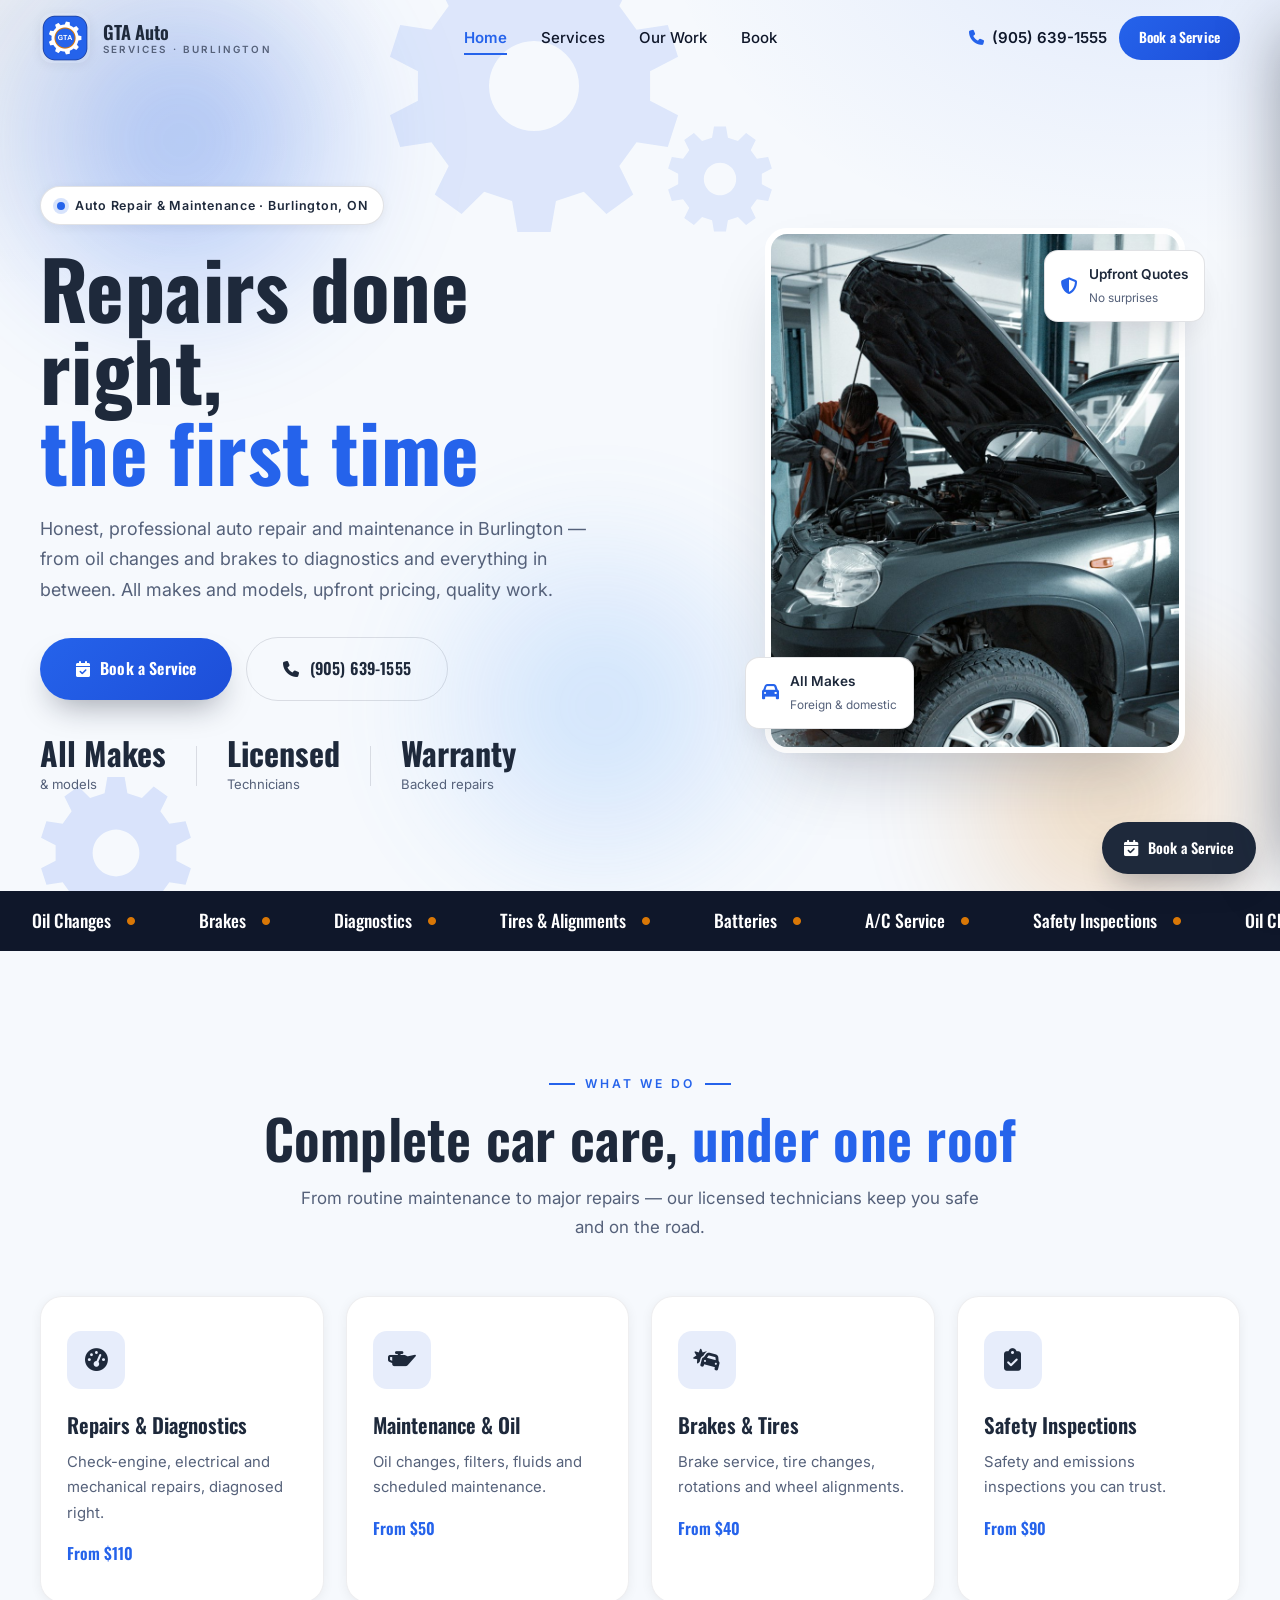
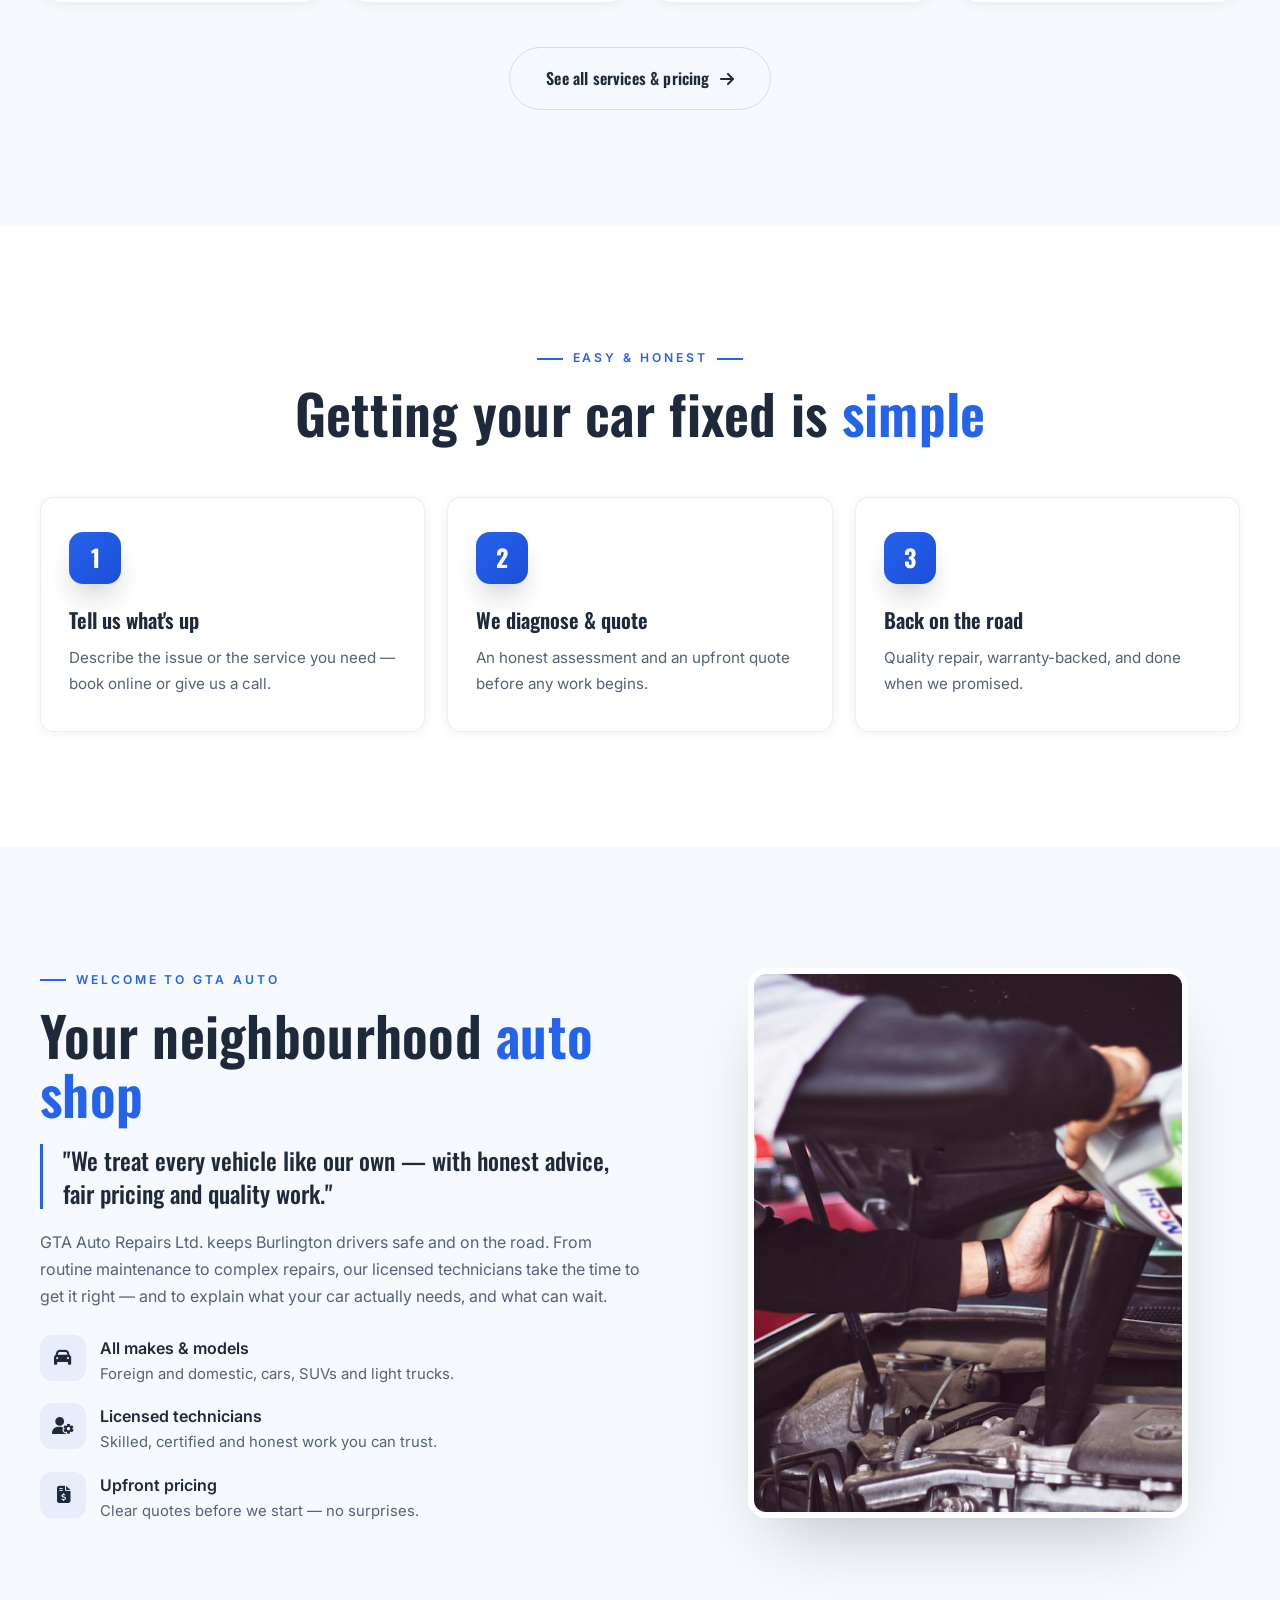
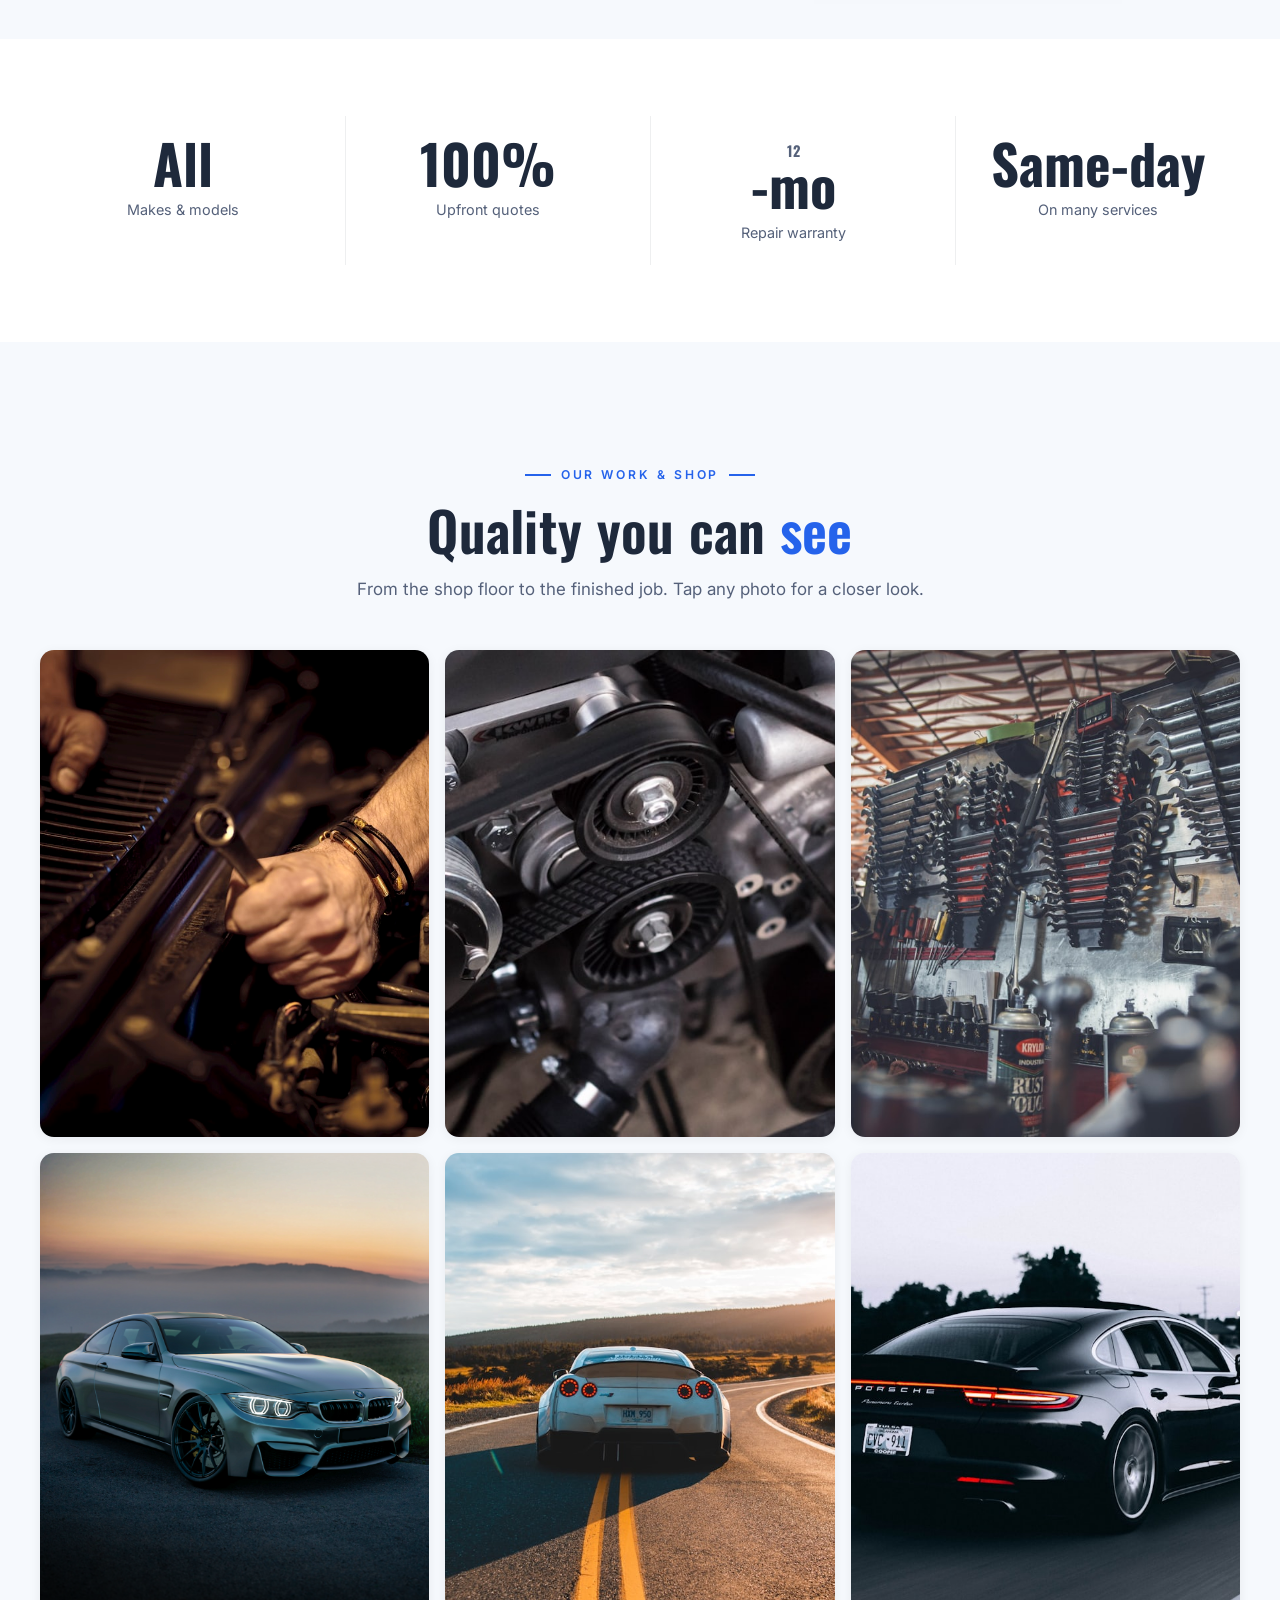
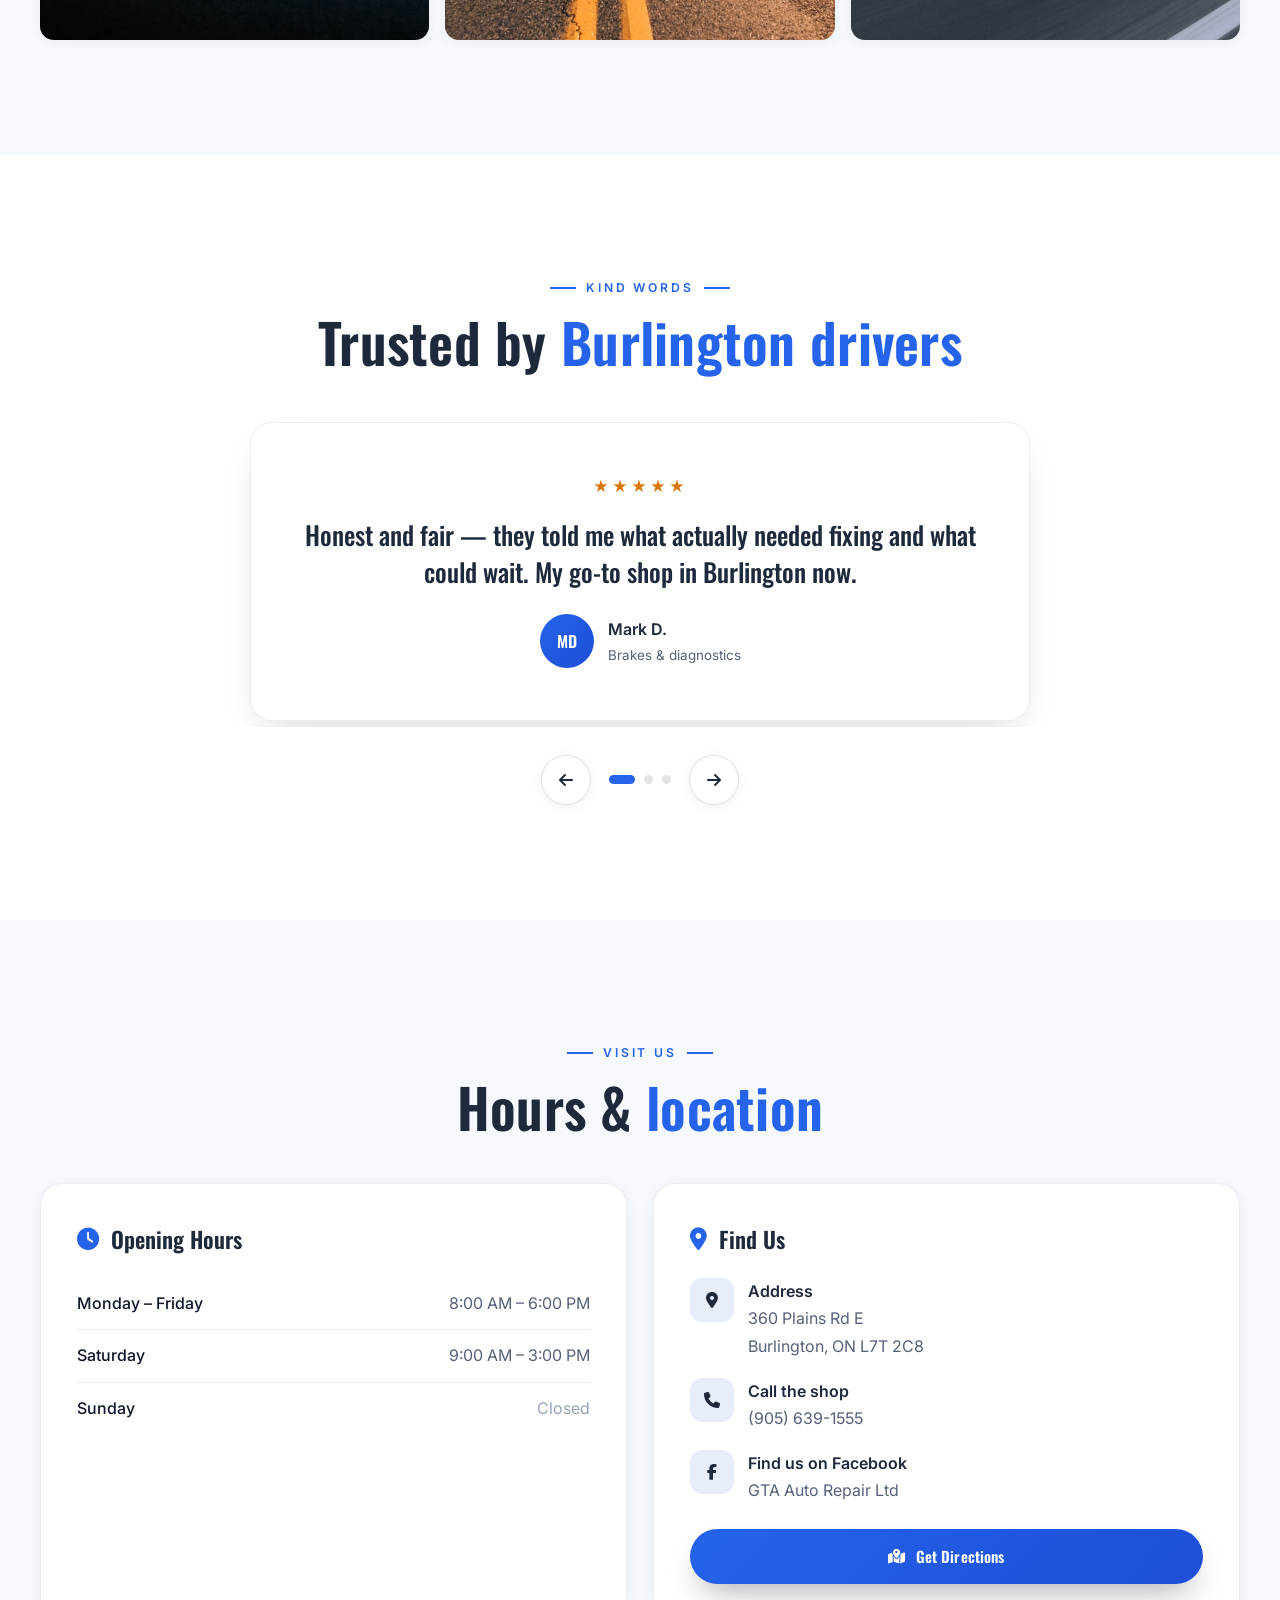
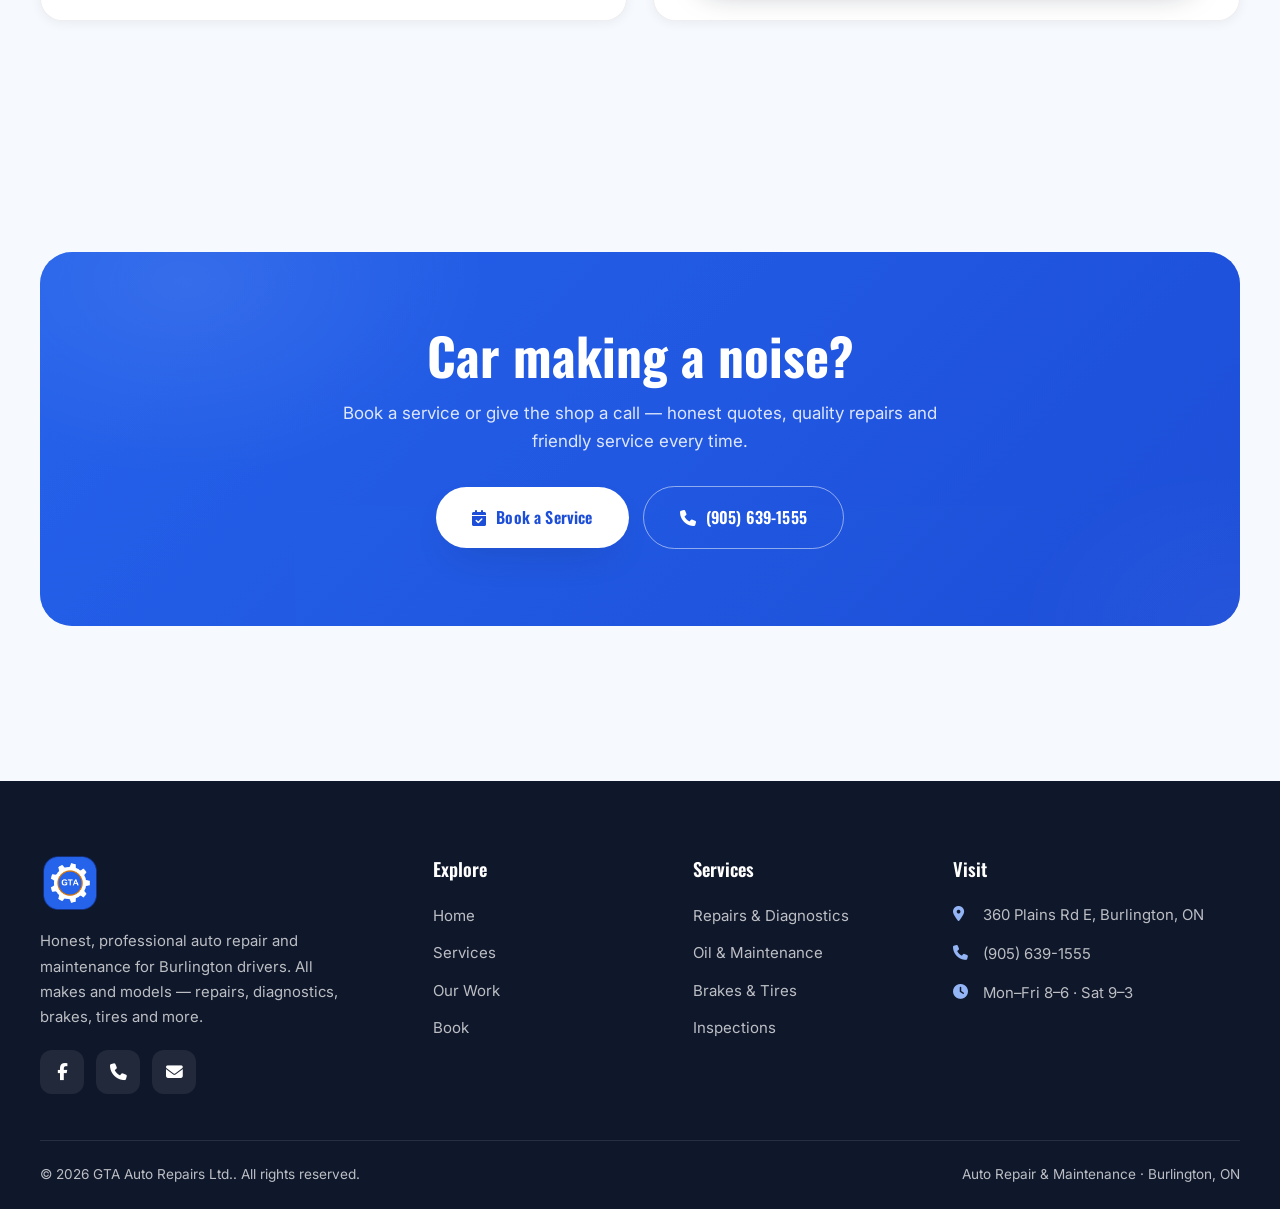
==== commit d3c21a21: "Fix testimonial: generic wording (was 'Baje')" ====
--- a/index.html
+++ b/index.html
@@ -236,7 +236,7 @@
           </div></div>
           <div class="tst-slide"><div class="tst-card">
             <div class="tst-stars">★★★★★</div>
-            <p class="tst-text">Fast, professional and reasonably priced. Fixed my brakes the same day and explained everything clearly. Highly recommend Baje.</p>
+            <p class="tst-text">Fast, professional and reasonably priced. Fixed my brakes the same day and explained everything clearly. Highly recommend them.</p>
             <div class="tst-author"><div class="tst-avatar">PS</div><div class="who"><b>Priya S.</b><span>Brake service</span></div></div>
           </div></div>
           <div class="tst-slide"><div class="tst-card">
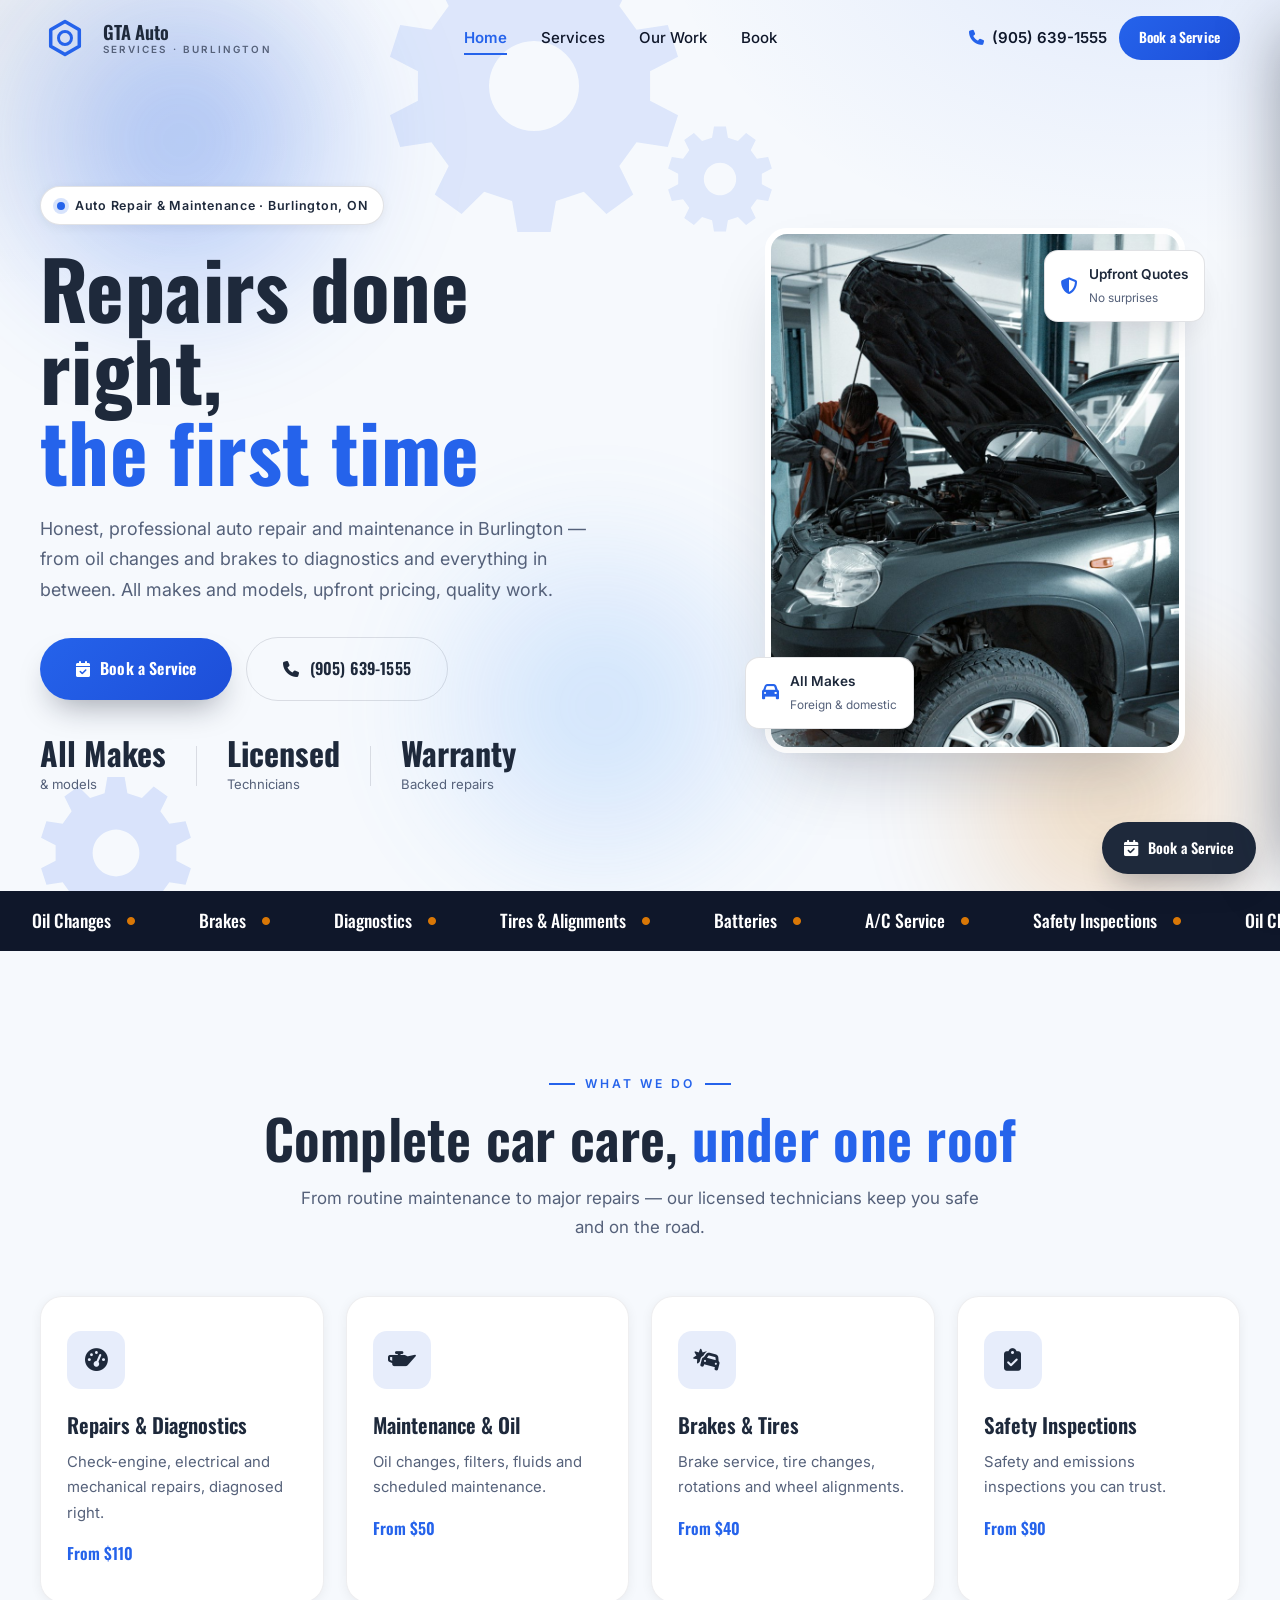
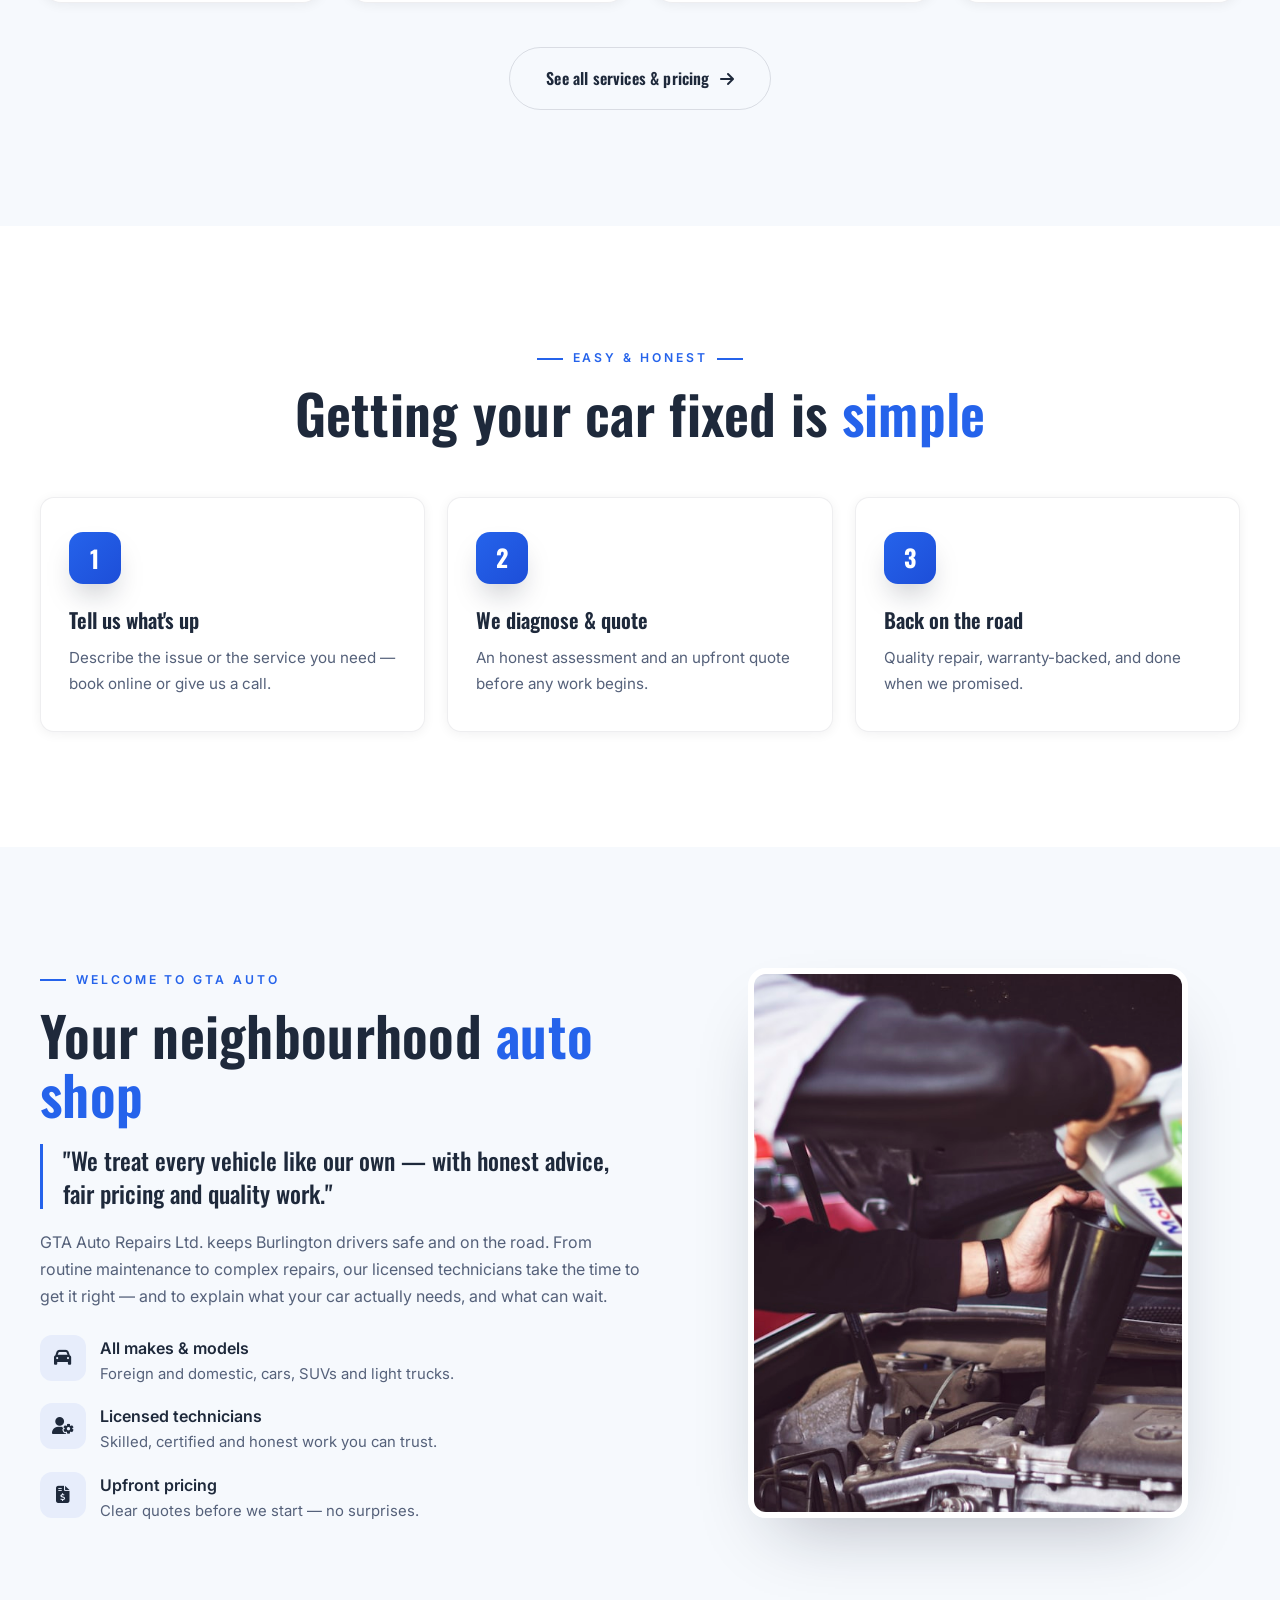
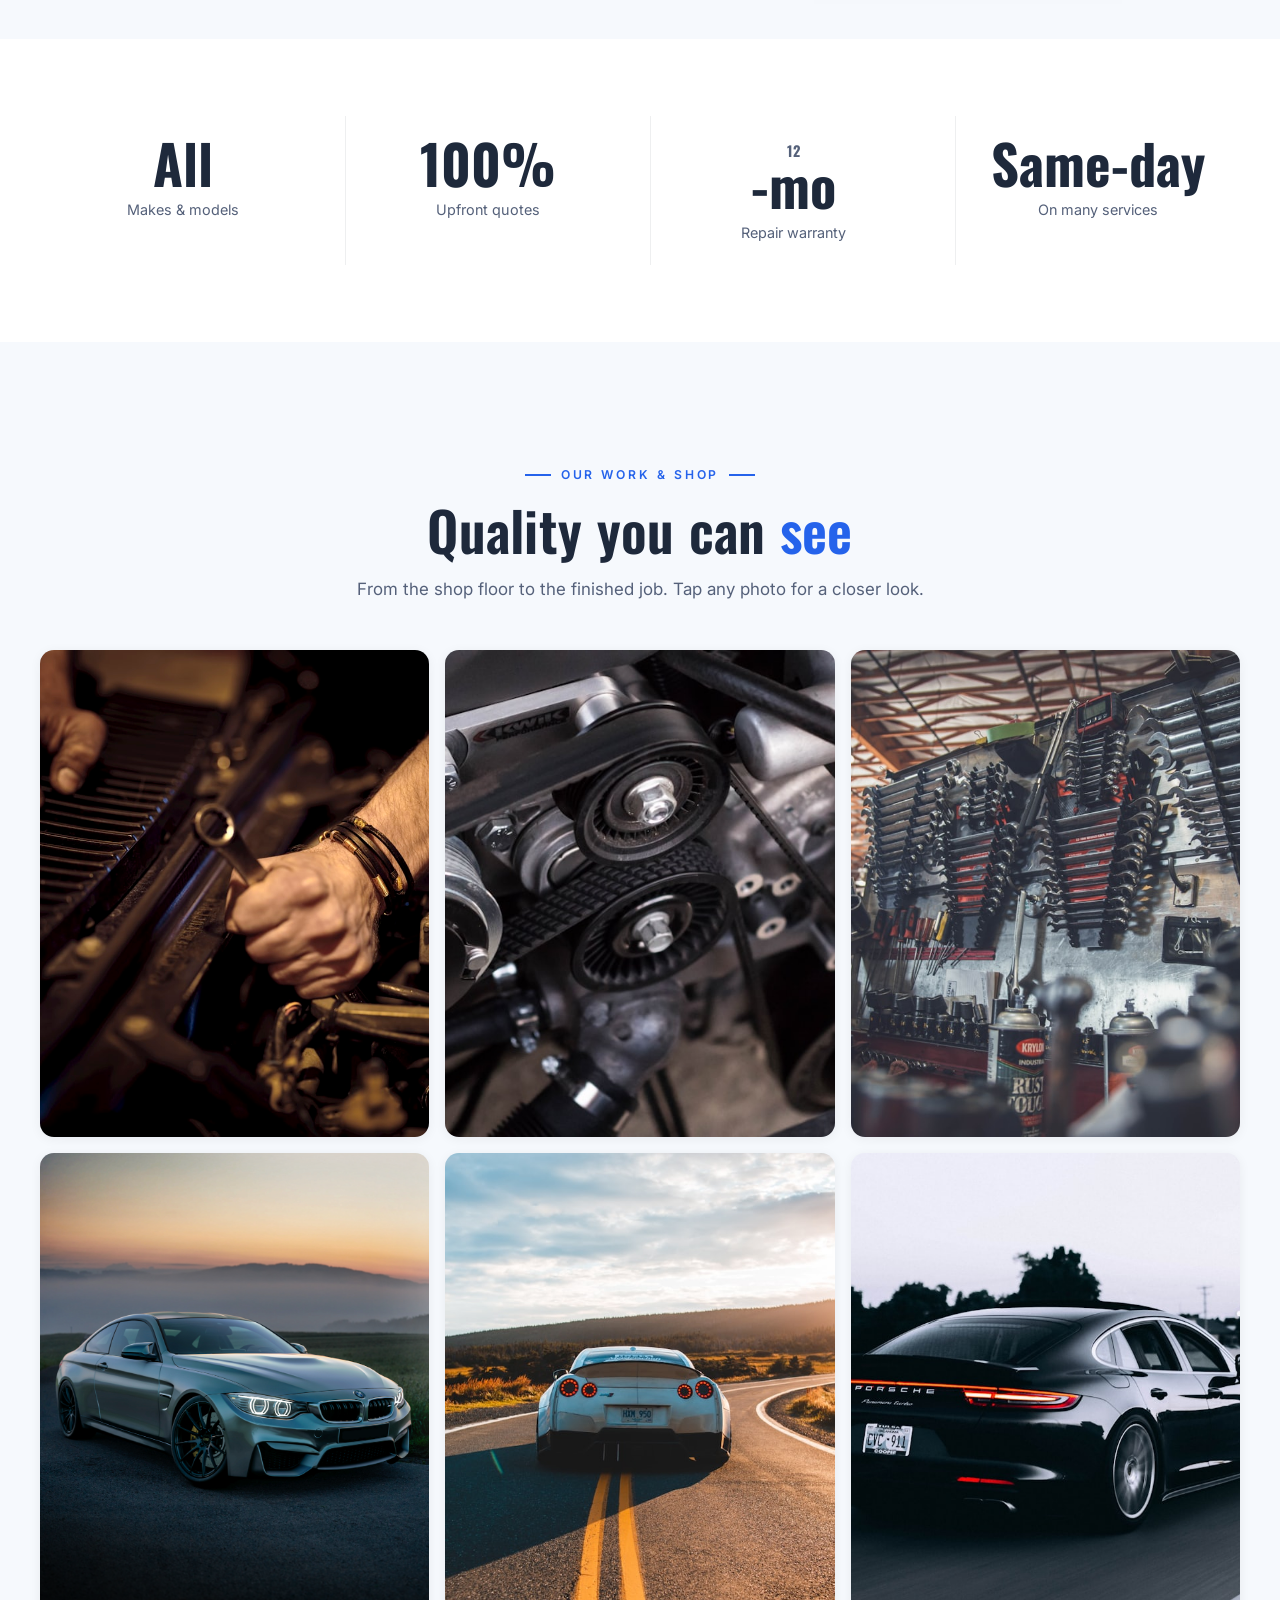
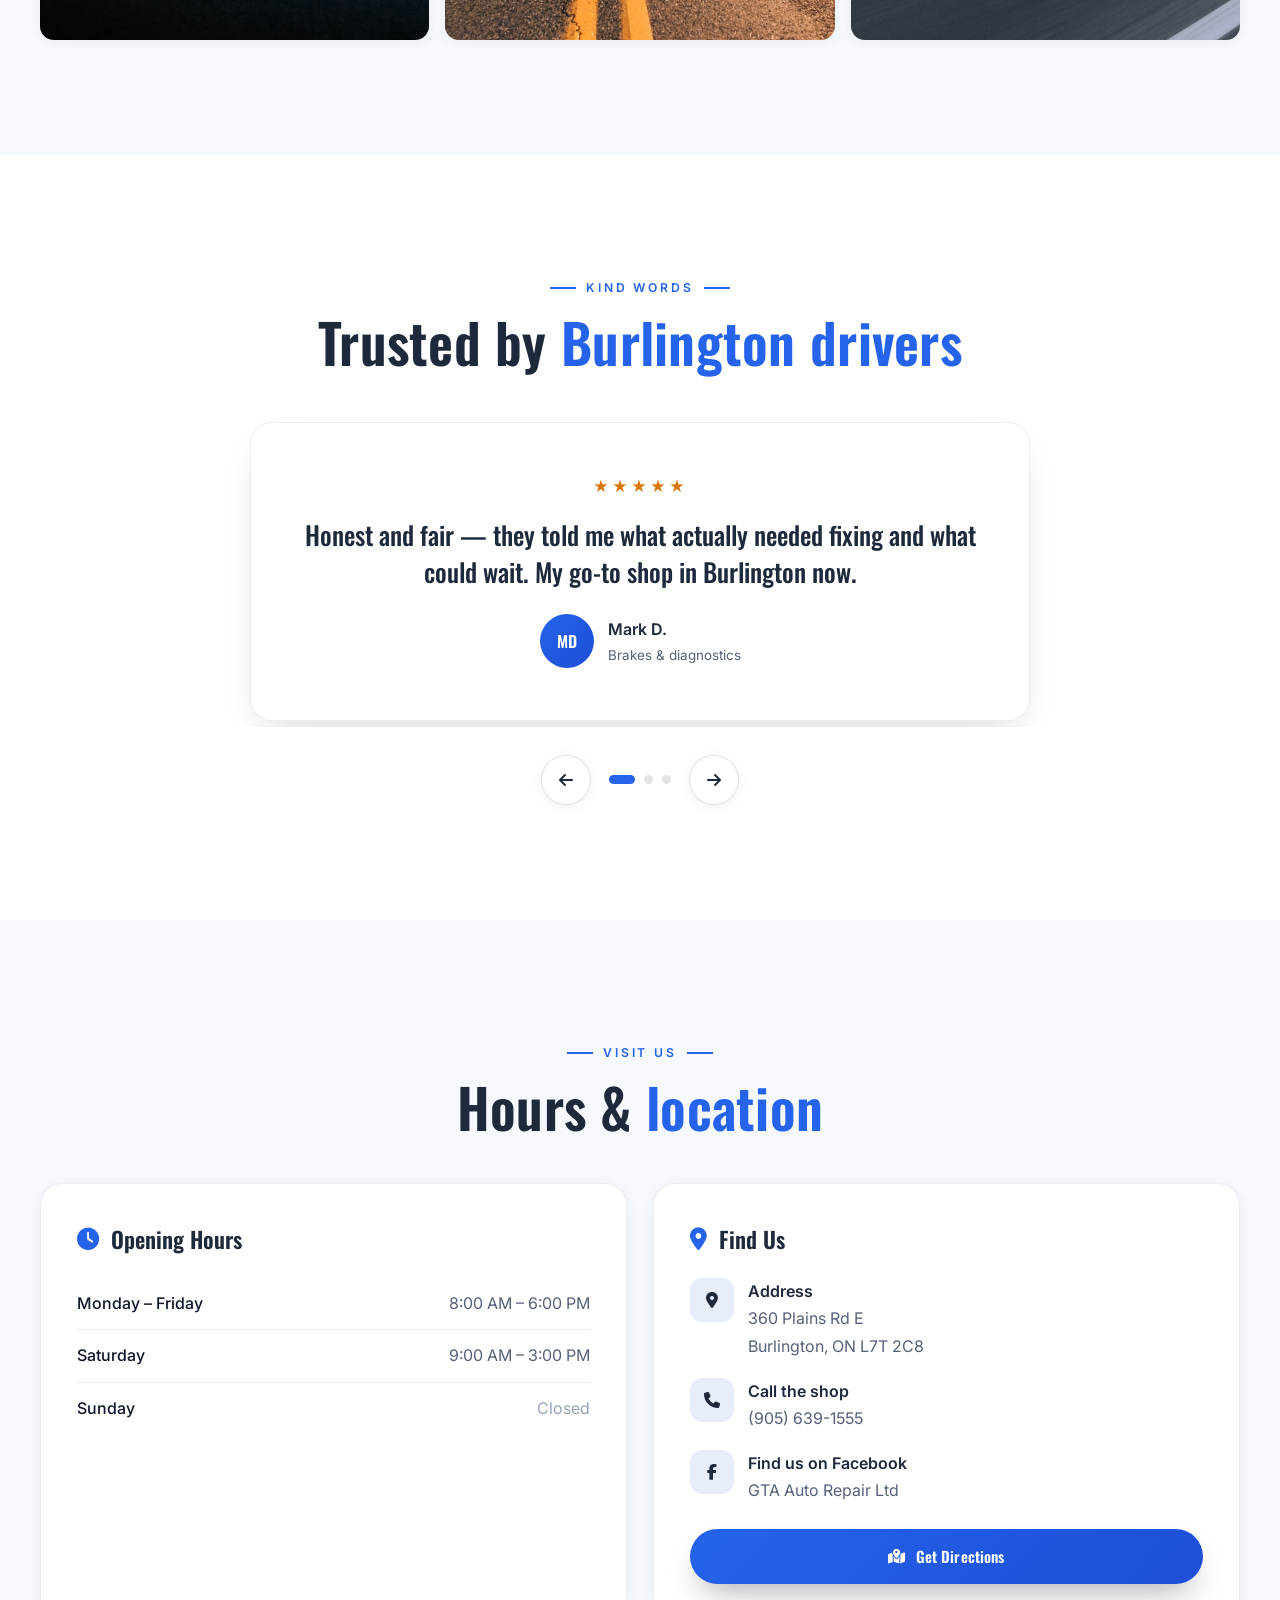
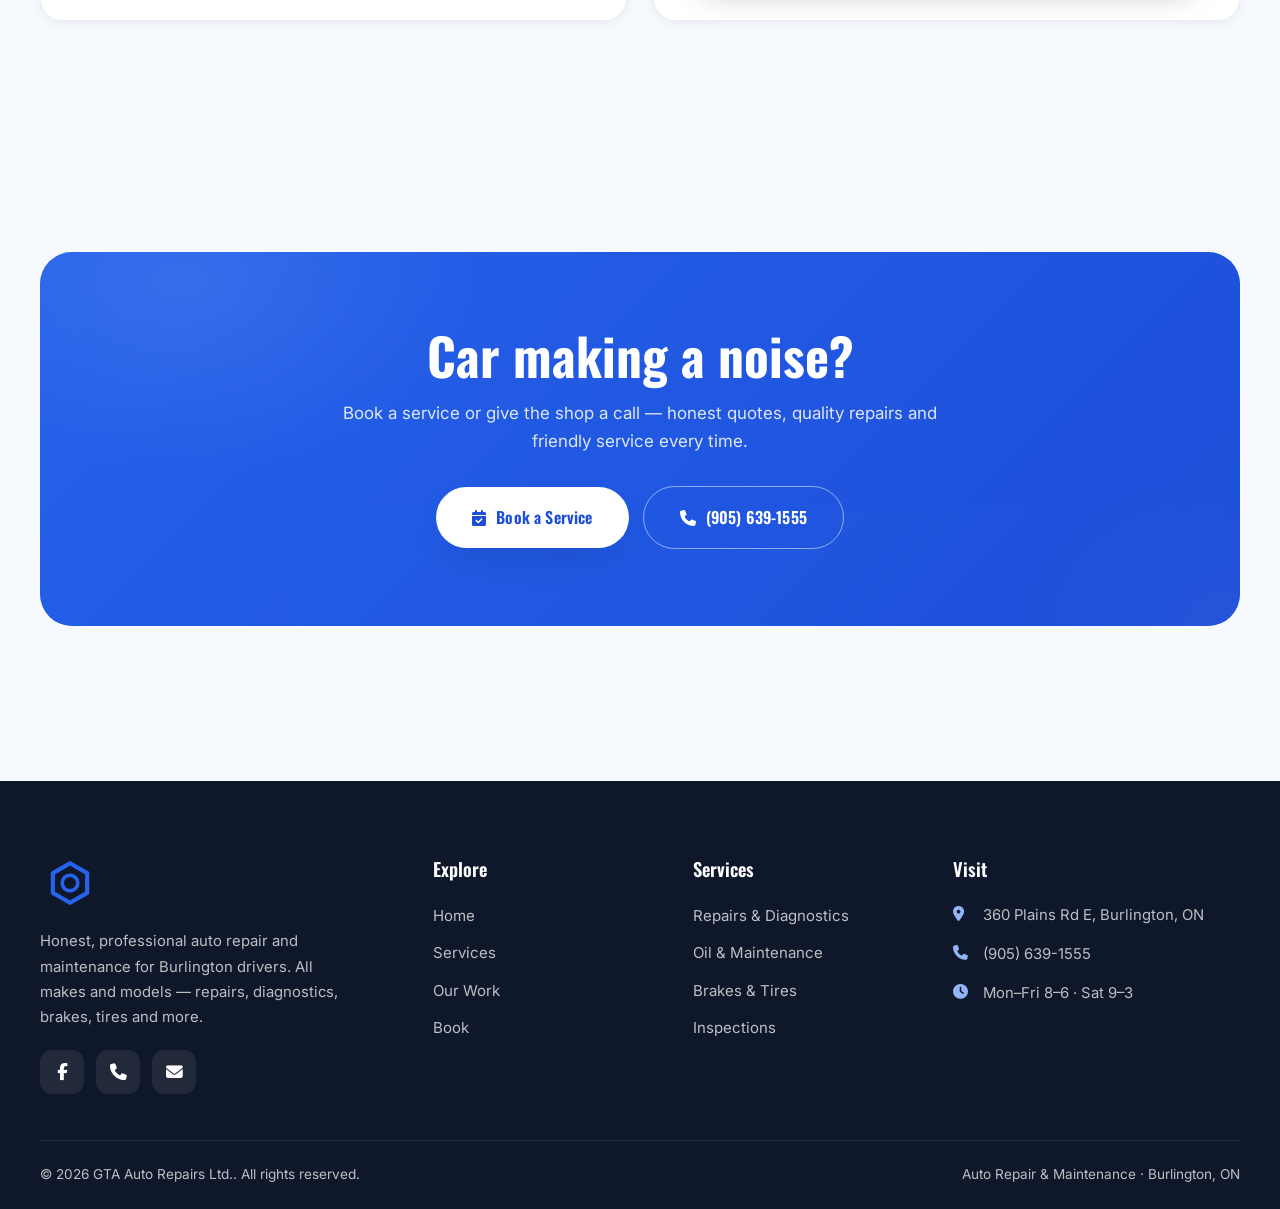
==== commit 0d817c8b: "New logo: distinctive SVG mark (logo-generator skill) + matching favicon" ====
--- a/index.html
+++ b/index.html
@@ -39,7 +39,7 @@
   <header class="site-header" id="header">
     <div class="container nav">
       <a href="index.html" class="brand" aria-label="GTA Auto Repairs Ltd. home">
-        <img src="assets/logo-mark.png" alt="GTA Auto Repairs Ltd." class="brand-logo" />
+        <img src="assets/logo-mark.svg" alt="GTA Auto Repairs Ltd." class="brand-logo" />
         <span class="brand-name"><b>GTA Auto</b><small>Services · Burlington</small></span>
       </a>
       <nav class="nav-links" aria-label="Primary">
@@ -60,7 +60,7 @@
   <div class="scrim" id="scrim"></div>
   <aside class="mobile-drawer" id="drawer" aria-label="Mobile menu">
     <div class="drawer-head">
-      <img src="assets/logo-mark.png" alt="GTA Auto Repairs Ltd." style="height:44px;border-radius:10px" />
+      <img src="assets/logo-mark.svg" alt="GTA Auto Repairs Ltd." style="height:44px;border-radius:10px" />
       <button class="drawer-close" id="drawerClose" aria-label="Close menu"><i class="fa-solid fa-xmark"></i></button>
     </div>
     <nav>
@@ -300,7 +300,7 @@
     <div class="container">
       <div class="footer-top">
         <div class="footer-brand">
-          <img src="assets/logo-mark.png" alt="GTA Auto Repairs Ltd." class="brand-logo-f" />
+          <img src="assets/logo-mark.svg" alt="GTA Auto Repairs Ltd." class="brand-logo-f" />
           <p>Honest, professional auto repair and maintenance for Burlington drivers. All makes and models — repairs, diagnostics, brakes, tires and more.</p>
           <div class="footer-social">
             <a href="https://www.facebook.com/p/GTA-Auto-Repair-Ltd-100054621751437/" target="_blank" rel="noopener" aria-label="Facebook"><i class="fa-brands fa-facebook-f"></i></a>
--- a/css/styles.css
+++ b/css/styles.css
@@ -472,3 +472,6 @@
 @media (prefers-reduced-motion: reduce){
   .ambient-gear, .ambient-blob, .hero-tag { animation: none; }
 }
+
+/* flat SVG logo mark */
+.brand-logo{box-shadow:none!important;border-radius:0!important;}
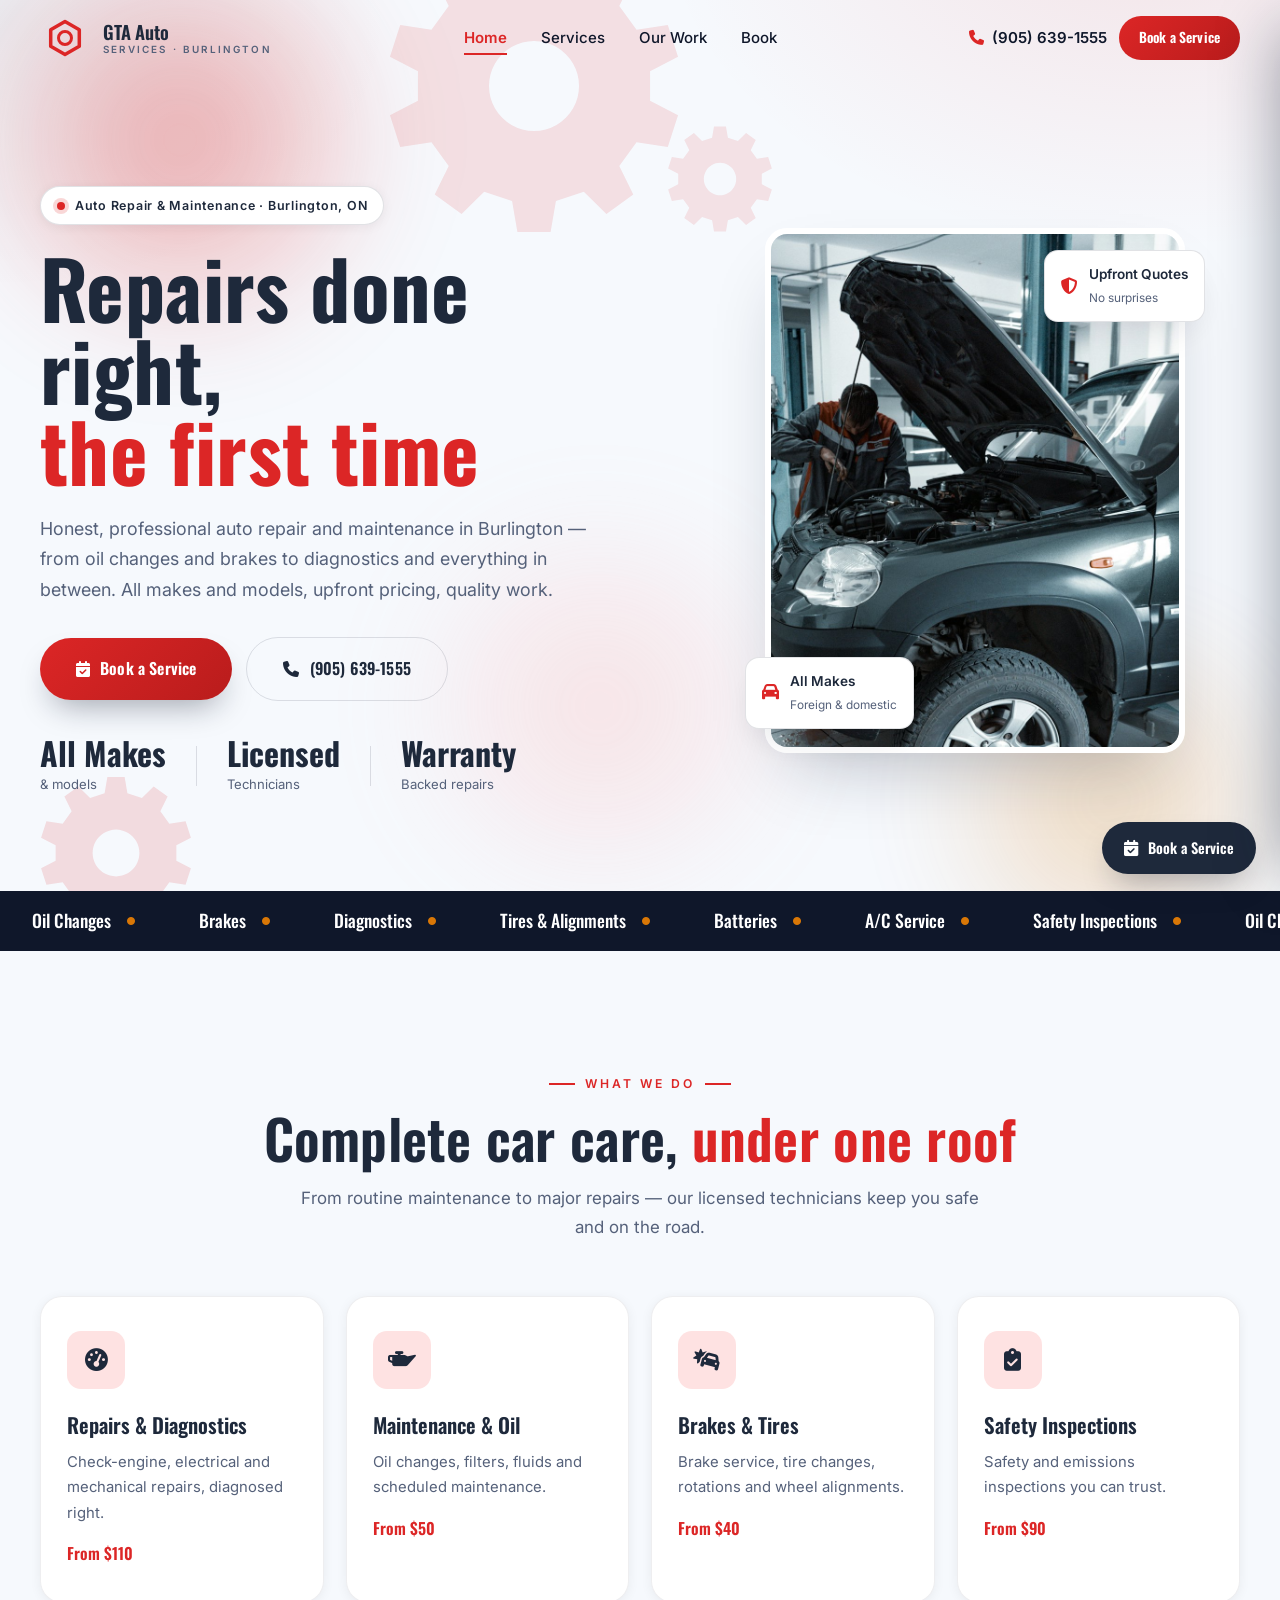
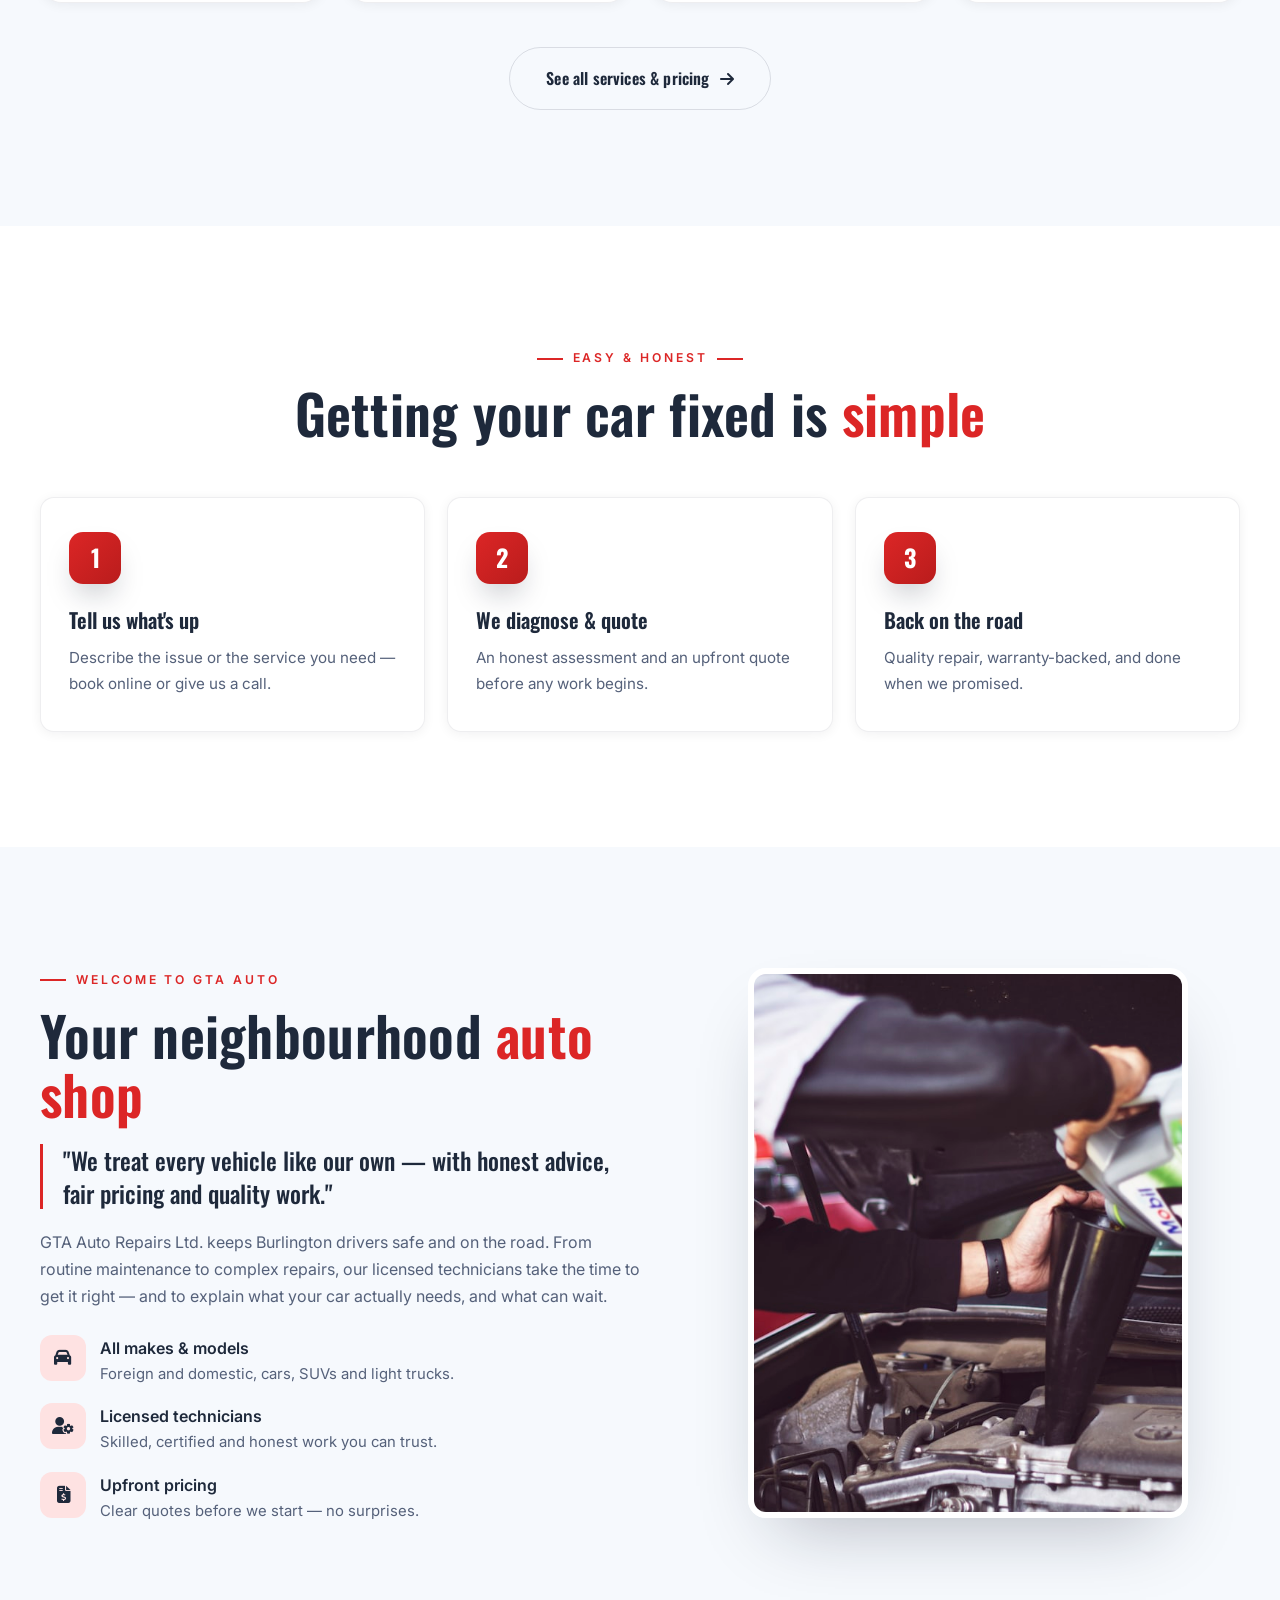
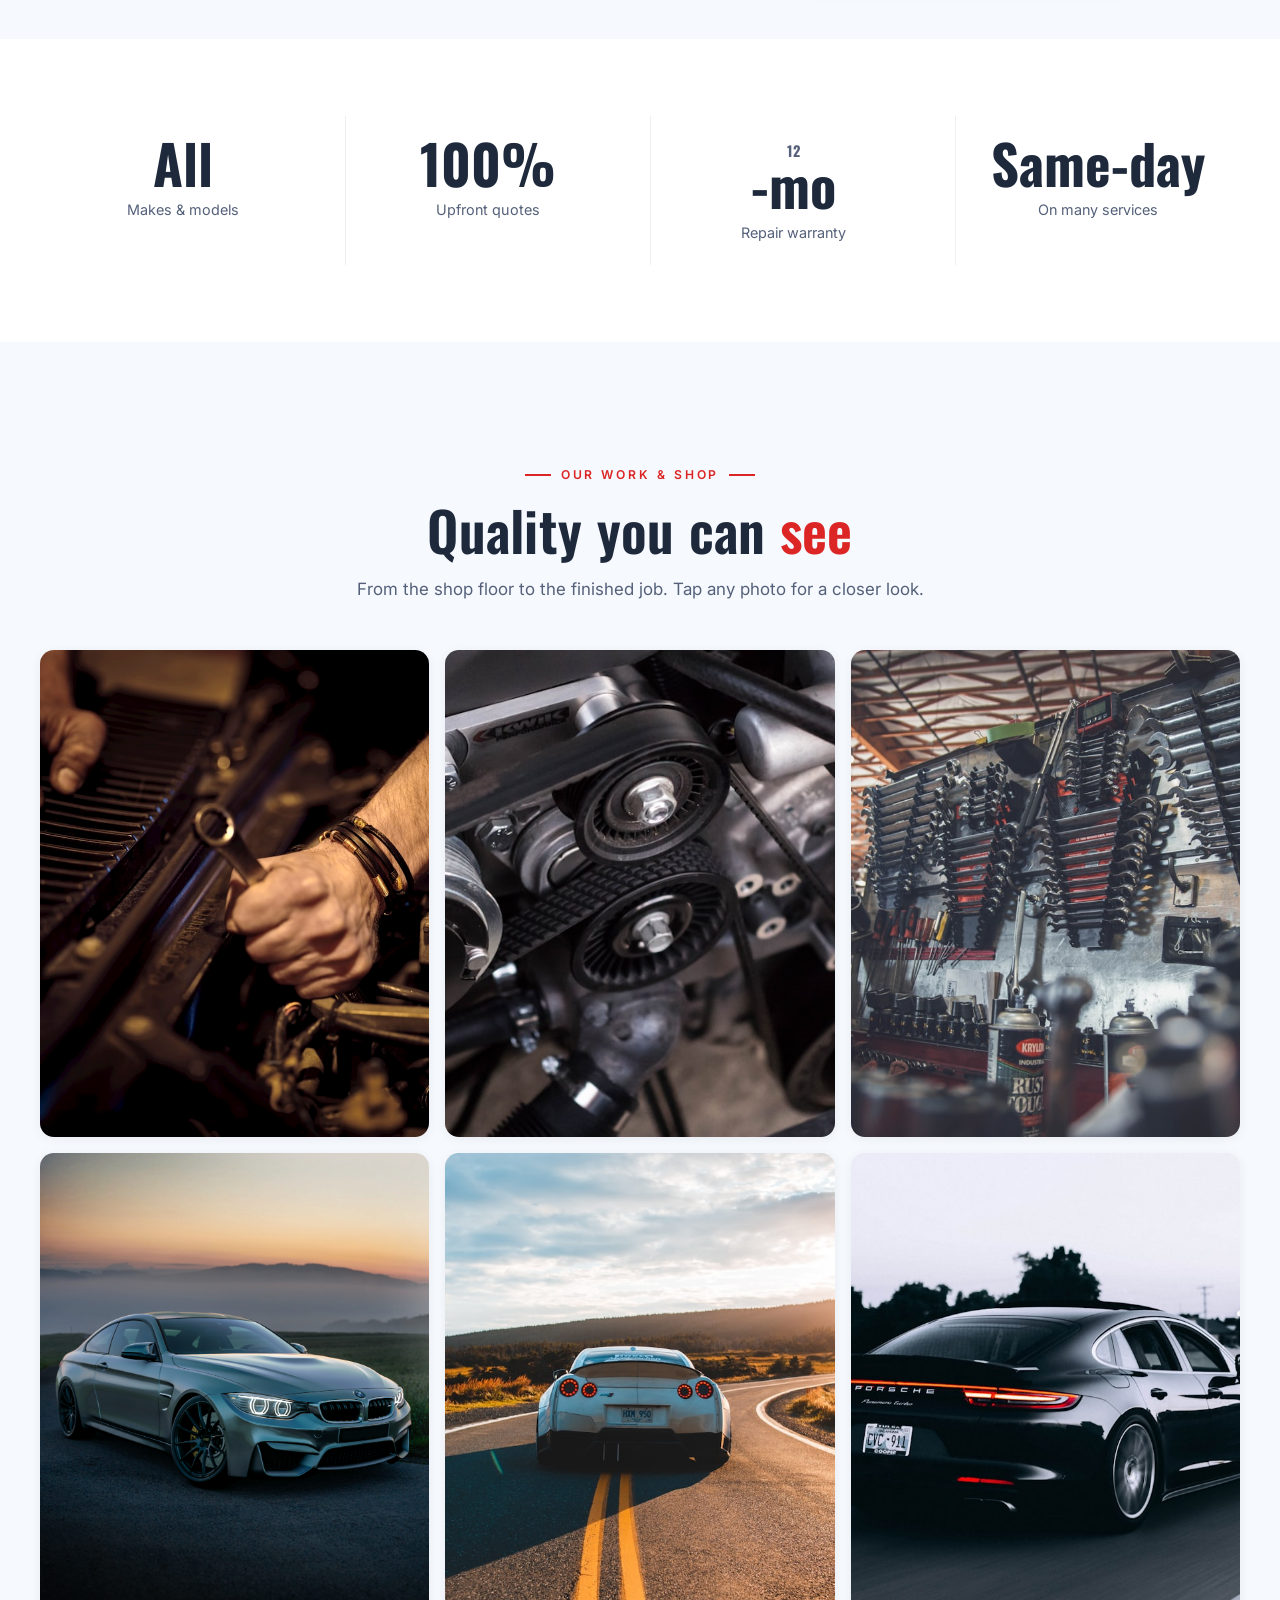
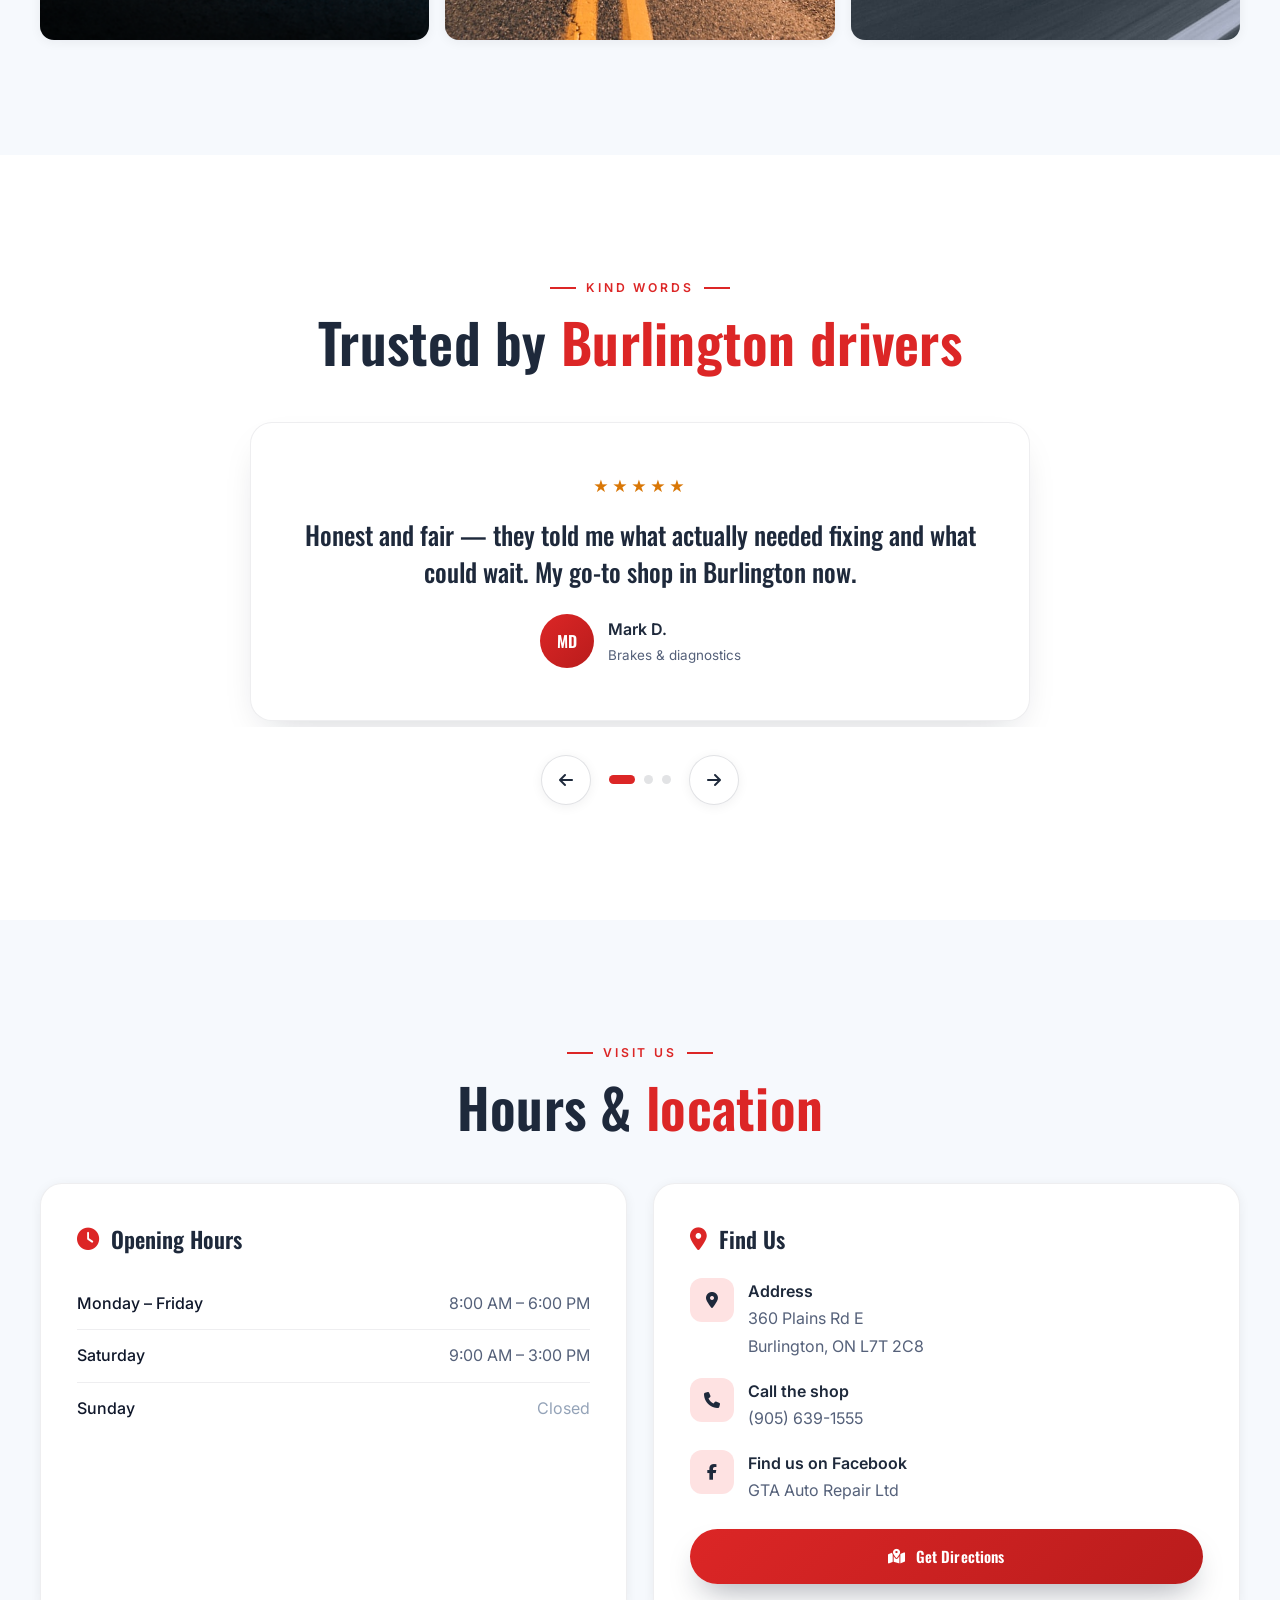
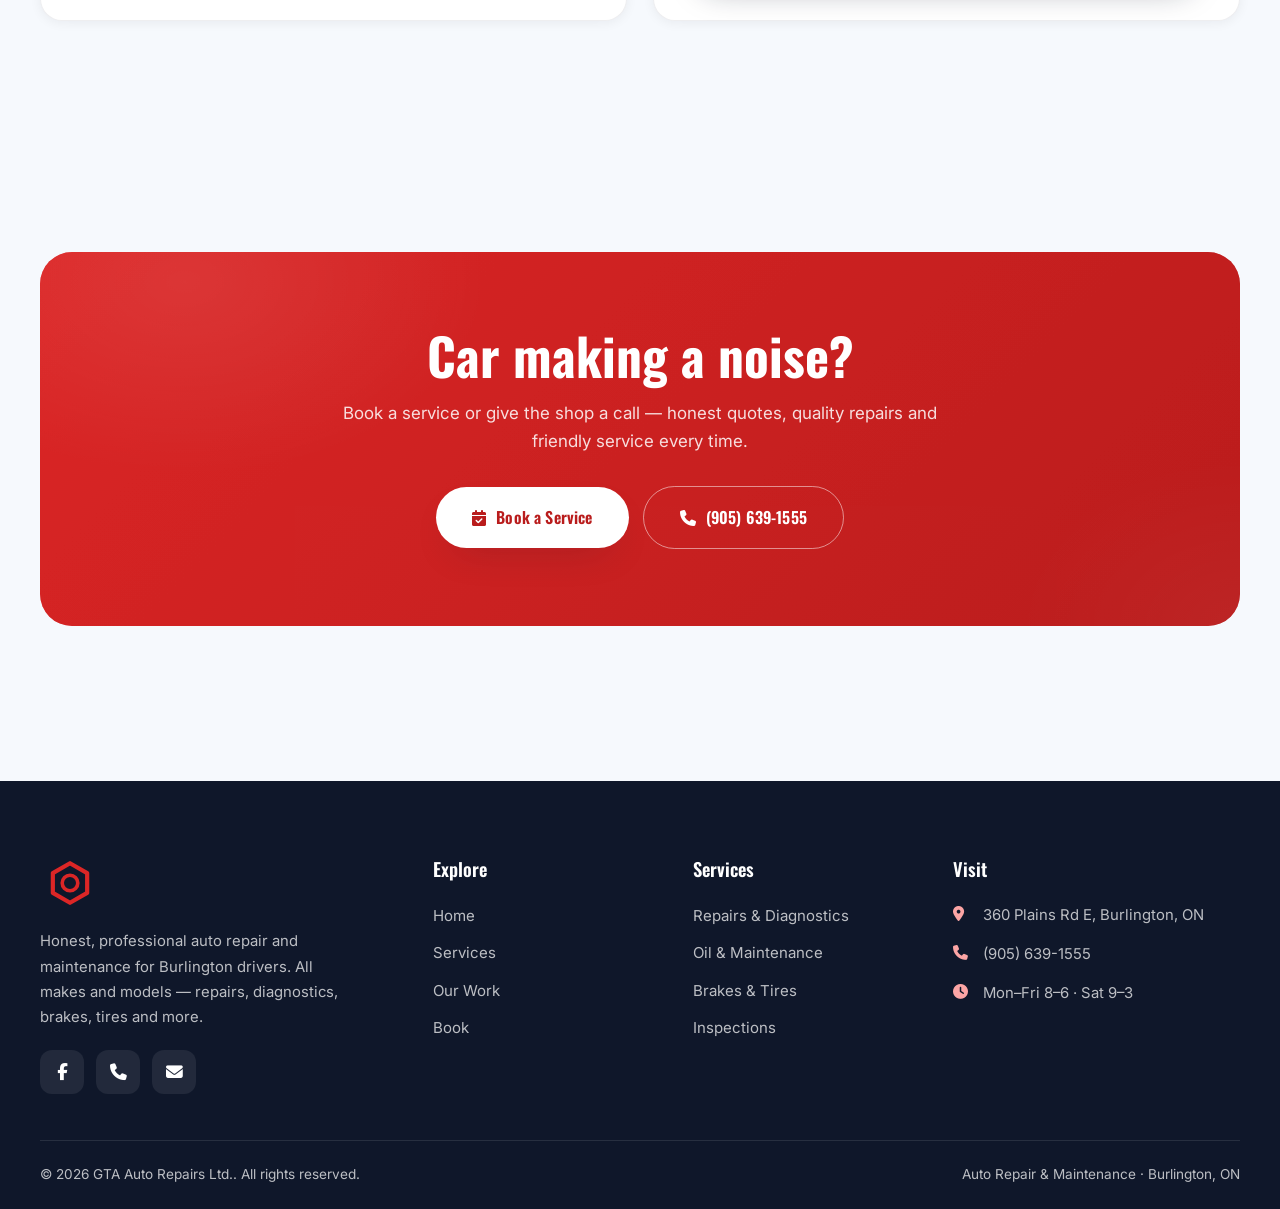
==== commit 1319d3a4: "Per-client theme: distinct palette (+ real logo where the shop has one)" ====
--- a/index.html
+++ b/index.html
@@ -5,7 +5,7 @@
   <meta name="viewport" content="width=device-width, initial-scale=1.0" />
   <title>GTA Auto Repairs Ltd. | Auto Repair &amp; Maintenance in Burlington, ON</title>
   <meta name="description" content="GTA Auto Repairs Ltd. — honest, professional auto repair and maintenance in Burlington, ON. Oil changes, brakes, diagnostics, tires, alignments and more. All makes & models. Call (905) 639-1555." />
-  <meta name="theme-color" content="#2563EB" />
+  <meta name="theme-color" content="#DC2626" />
   <meta property="og:type" content="website" />
   <meta property="og:site_name" content="GTA Auto Repairs Ltd." />
   <meta property="og:title" content="GTA Auto Repairs Ltd. | Auto Repair in Burlington, ON" />
--- a/css/styles.css
+++ b/css/styles.css
@@ -13,9 +13,9 @@
 
   --navy: #1E293B;
   --navy-deep: #0F172A;
-  --navy-bright: #2563EB;
-  --navy-soft: #E7EDFB;
-  --navy-grad: linear-gradient(135deg, #2563EB, #1D4ED8);
+  --navy-bright: #DC2626;
+  --navy-soft: #FEE2E2;
+  --navy-grad: linear-gradient(135deg, #DC2626, #B91C1C);
 
   --accent: #D97706; /* subtle brass for stars/premium touches */
 
@@ -53,7 +53,7 @@
 body::before {
   content: ""; position: fixed; inset: 0; z-index: -2;
   background:
-    radial-gradient(900px 620px at 90% -10%, rgba(37,99,235,0.10), transparent 55%),
+    radial-gradient(900px 620px at 90% -10%, rgba(220,38,38,0.10), transparent 55%),
     radial-gradient(720px 500px at 0% 2%, rgba(15,23,42,0.05), transparent 55%),
     var(--bg);
 }
@@ -131,8 +131,8 @@
 .hero { position: relative; padding: clamp(130px, 16vw, 186px) 0 clamp(60px, 8vw, 96px); overflow: hidden; }
 .hero-grid { display: grid; grid-template-columns: 1.08fr 0.92fr; gap: 46px; align-items: center; }
 .hero-badge { display: inline-flex; align-items: center; gap: 10px; padding: 8px 16px; background: var(--surface); border: 1px solid var(--line); border-radius: 100px; font-size: 0.78rem; font-weight: 600; letter-spacing: 0.06em; color: var(--navy); box-shadow: var(--shadow-sm); }
-.hero-badge .dot { width: 8px; height: 8px; border-radius: 50%; background: var(--navy-bright); box-shadow: 0 0 0 4px rgba(37,99,235,0.18); animation: pulse 2s infinite; }
-@keyframes pulse { 0%,100% { box-shadow: 0 0 0 4px rgba(37,99,235,0.2); } 50% { box-shadow: 0 0 0 8px rgba(37,99,235,0); } }
+.hero-badge .dot { width: 8px; height: 8px; border-radius: 50%; background: var(--navy-bright); box-shadow: 0 0 0 4px rgba(220,38,38,0.18); animation: pulse 2s infinite; }
+@keyframes pulse { 0%,100% { box-shadow: 0 0 0 4px rgba(220,38,38,0.2); } 50% { box-shadow: 0 0 0 8px rgba(220,38,38,0); } }
 .hero-title { font-family: var(--font-display); font-weight: 700; color: var(--navy); font-size: clamp(2.8rem, 6.4vw, 5rem); line-height: 1.02; letter-spacing: -0.02em; margin: 22px 0 0; }
 .hero-title em { font-style: normal; color: var(--navy-bright); }
 .hero-sub { margin-top: 22px; max-width: 52ch; font-size: 1.12rem; color: var(--ink-soft); }
@@ -143,7 +143,7 @@
 .hero-meta .divider { width: 1px; height: 40px; background: var(--line); }
 
 .hero-visual { position: relative; display: grid; place-items: center; min-height: 460px; }
-.hero-visual::before { content: ""; position: absolute; width: 74%; height: 74%; border-radius: 50%; background: radial-gradient(circle, rgba(37,99,235,0.16), transparent 66%); filter: blur(50px); }
+.hero-visual::before { content: ""; position: absolute; width: 74%; height: 74%; border-radius: 50%; background: radial-gradient(circle, rgba(220,38,38,0.16), transparent 66%); filter: blur(50px); }
 .hero-photo-wrap { position: relative; width: min(420px, 100%); }
 .hero-photo { position: relative; border-radius: 22px; overflow: hidden; border: 6px solid #fff; box-shadow: var(--shadow-lg); aspect-ratio: 4 / 5; }
 .hero-photo img { width: 100%; height: 100%; object-fit: cover; }
@@ -284,7 +284,7 @@
 .footer-links a:hover { color: #fff; padding-left: 5px; }
 .footer-contact { display: grid; gap: 14px; font-size: 0.93rem; }
 .footer-contact a, .footer-contact span { display: flex; gap: 12px; align-items: flex-start; }
-.footer-contact i { color: #93B4F5; width: 18px; margin-top: 4px; }
+.footer-contact i { color: #FCA5A5; width: 18px; margin-top: 4px; }
 .footer-social { display: flex; gap: 12px; margin-top: 20px; }
 .footer-social a { width: 44px; height: 44px; border-radius: 12px; background: rgba(255,255,255,0.08); display: grid; place-items: center; color: #fff; font-size: 1.05rem; transition: background 0.3s, transform 0.3s; }
 .footer-social a:hover { background: var(--navy-bright); transform: translateY(-4px); }
@@ -299,9 +299,9 @@
 .to-top { position: fixed; bottom: 26px; left: 24px; z-index: 90; width: 50px; height: 50px; border-radius: 50%; background: #fff; border: 1px solid var(--line); color: var(--navy); display: grid; place-items: center; font-size: 1.05rem; box-shadow: var(--shadow-sm); opacity: 0; visibility: hidden; transform: translateY(14px); transition: opacity 0.35s, transform 0.35s, visibility 0.35s; }
 .to-top.show { opacity: 1; visibility: visible; transform: translateY(0); }
 .toast-wrap { position: fixed; bottom: 26px; left: 50%; transform: translateX(-50%); z-index: 400; display: grid; gap: 10px; width: min(92vw, 400px); }
-.toast { background: var(--navy); color: #fff; padding: 15px 18px; border-radius: 12px; display: flex; align-items: center; gap: 12px; box-shadow: var(--shadow-lg); transform: translateY(20px); opacity: 0; transition: transform 0.4s var(--ease), opacity 0.4s; border-left: 3px solid #93B4F5; }
+.toast { background: var(--navy); color: #fff; padding: 15px 18px; border-radius: 12px; display: flex; align-items: center; gap: 12px; box-shadow: var(--shadow-lg); transform: translateY(20px); opacity: 0; transition: transform 0.4s var(--ease), opacity 0.4s; border-left: 3px solid #FCA5A5; }
 .toast.show { transform: translateY(0); opacity: 1; }
-.toast i { color: #93B4F5; font-size: 1.15rem; }
+.toast i { color: #FCA5A5; font-size: 1.15rem; }
 
 /* ============ PAGE HERO ============ */
 .page-hero { padding: clamp(140px, 15vw, 190px) 0 clamp(40px, 5vw, 64px); text-align: center; position: relative; overflow: hidden; }
@@ -344,7 +344,7 @@
 .field label .req { color: var(--navy-bright); }
 .field input, .field textarea, .field select { width: 100%; padding: 13px 15px; border-radius: 10px; border: 1.5px solid var(--line); background: #fff; color: var(--ink); transition: border 0.25s, box-shadow 0.25s; }
 .field input::placeholder, .field textarea::placeholder { color: #94A3B8; }
-.field input:focus, .field textarea:focus, .field select:focus { outline: none; border-color: var(--navy-bright); box-shadow: 0 0 0 4px rgba(37,99,235,0.12); }
+.field input:focus, .field textarea:focus, .field select:focus { outline: none; border-color: var(--navy-bright); box-shadow: 0 0 0 4px rgba(220,38,38,0.12); }
 .field textarea { resize: vertical; min-height: 90px; }
 .field-row { display: grid; grid-template-columns: 1fr 1fr; gap: 16px; }
 .hp { position: absolute; left: -9999px; opacity: 0; height: 0; }
@@ -353,7 +353,7 @@
 .chip-opt input { position: absolute; opacity: 0; inset: 0; cursor: pointer; }
 .chip-opt span { display: inline-flex; align-items: center; gap: 8px; padding: 10px 16px; border-radius: 100px; border: 1.5px solid var(--line); background: #fff; color: var(--ink); font-weight: 500; font-size: 0.9rem; transition: all 0.25s; cursor: pointer; }
 .chip-opt input:checked + span { background: var(--navy); color: #fff; border-color: var(--navy); }
-.chip-opt input:focus-visible + span { box-shadow: 0 0 0 4px rgba(37,99,235,0.2); }
+.chip-opt input:focus-visible + span { box-shadow: 0 0 0 4px rgba(220,38,38,0.2); }
 .form-nav { display: flex; justify-content: space-between; gap: 12px; margin-top: 26px; }
 .form-nav .btn--ghost.hidden { visibility: hidden; }
 .form-success { display: none; text-align: center; padding: 20px 10px; animation: fade 0.5s var(--ease); }
@@ -426,9 +426,9 @@
 /* ===== BAJE AUTO — theme overrides + Motion layer ===== */
 :root { --font-display: "Oswald", system-ui, sans-serif; }
 .hero-title, .section-title, .page-hero h1 { letter-spacing: 0.005em; }
-.btn { --bg: linear-gradient(135deg, #2563EB, #1D4ED8); --fg: #fff; }
+.btn { --bg: linear-gradient(135deg, #DC2626, #B91C1C); --fg: #fff; }
 .btn--ghost { --bg: transparent; --fg: var(--navy); }
-.btn--white { --bg: #fff; --fg: #1D4ED8; }
+.btn--white { --bg: #fff; --fg: #B91C1C; }
 .brand-logo { border-radius: 12px; height: 50px; box-shadow: var(--shadow-sm); }
 .footer-brand .brand-logo-f { border-radius: 12px; height: 60px; }
 .marquee { background: #0F172A; }
@@ -447,9 +447,9 @@
 .hero-bg { position: absolute; inset: 0; z-index: 0; overflow: hidden; pointer-events: none; }
 .hero > .container.hero-grid { position: relative; z-index: 1; }
 .ambient-blob { position: absolute; border-radius: 50%; filter: blur(50px); will-change: transform; animation: ambBlob 16s ease-in-out infinite; }
-.ambient-blob.b1 { width: 460px; height: 460px; top: -90px; left: -50px; background: radial-gradient(circle, rgba(37,99,235,0.7), transparent 70%); opacity: 0.55; }
+.ambient-blob.b1 { width: 460px; height: 460px; top: -90px; left: -50px; background: radial-gradient(circle, rgba(220,38,38,0.7), transparent 70%); opacity: 0.55; }
 .ambient-blob.b2 { width: 400px; height: 400px; bottom: -110px; right: -30px; background: radial-gradient(circle, rgba(217,119,6,0.6), transparent 70%); opacity: 0.45; animation-duration: 20s; animation-delay: -5s; }
-.ambient-blob.b3 { width: 430px; height: 430px; bottom: -30px; left: 30%; background: radial-gradient(circle, rgba(96,165,250,0.7), transparent 70%); opacity: 0.42; animation-duration: 24s; animation-delay: -9s; }
+.ambient-blob.b3 { width: 430px; height: 430px; bottom: -30px; left: 30%; background: radial-gradient(circle, rgba(252,165,165,0.7), transparent 70%); opacity: 0.42; animation-duration: 24s; animation-delay: -9s; }
 .ambient-gear { position: absolute; will-change: transform; }
 .ambient-gear.g1 { width: 300px; top: -64px; left: 30%; opacity: 0.12; animation: ambSpin 20s linear infinite; }
 .ambient-gear.g2 { width: 156px; bottom: -40px; left: 3%; opacity: 0.14; animation: ambSpinRev 14s linear infinite; }
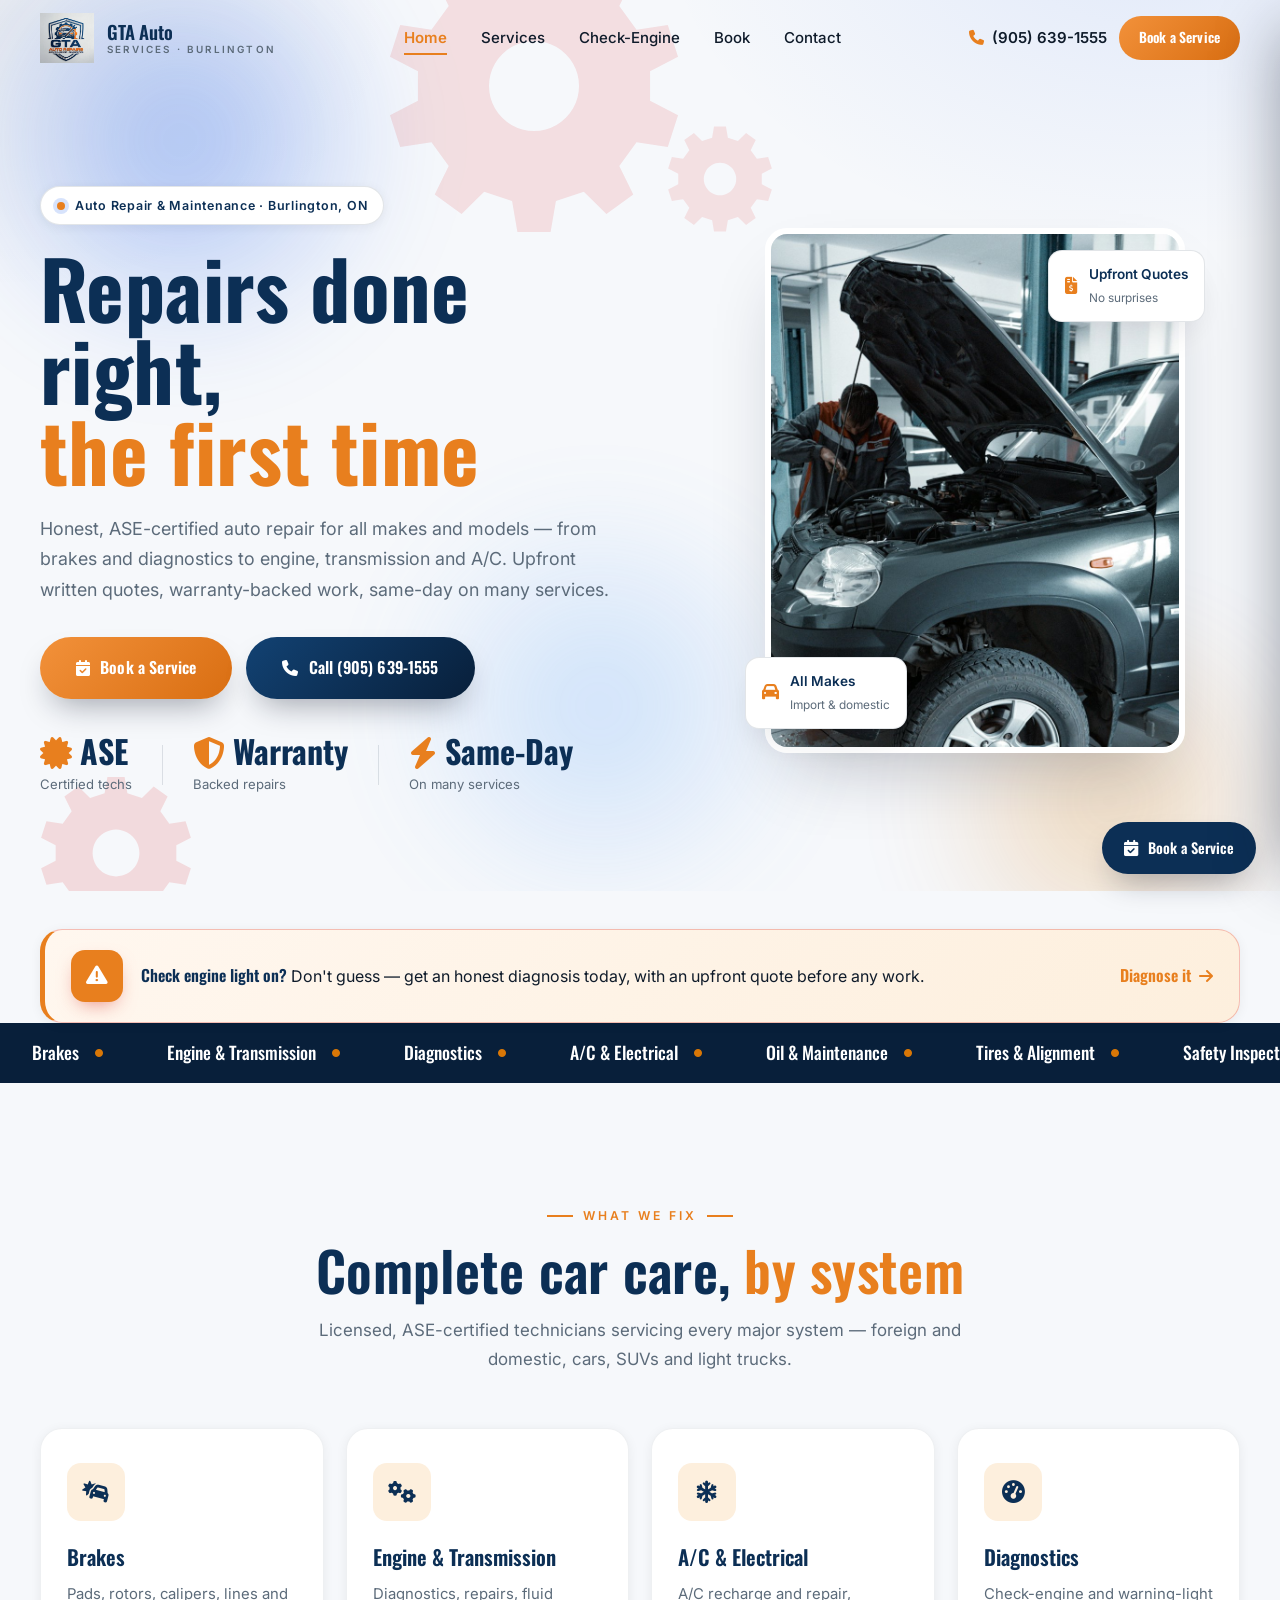
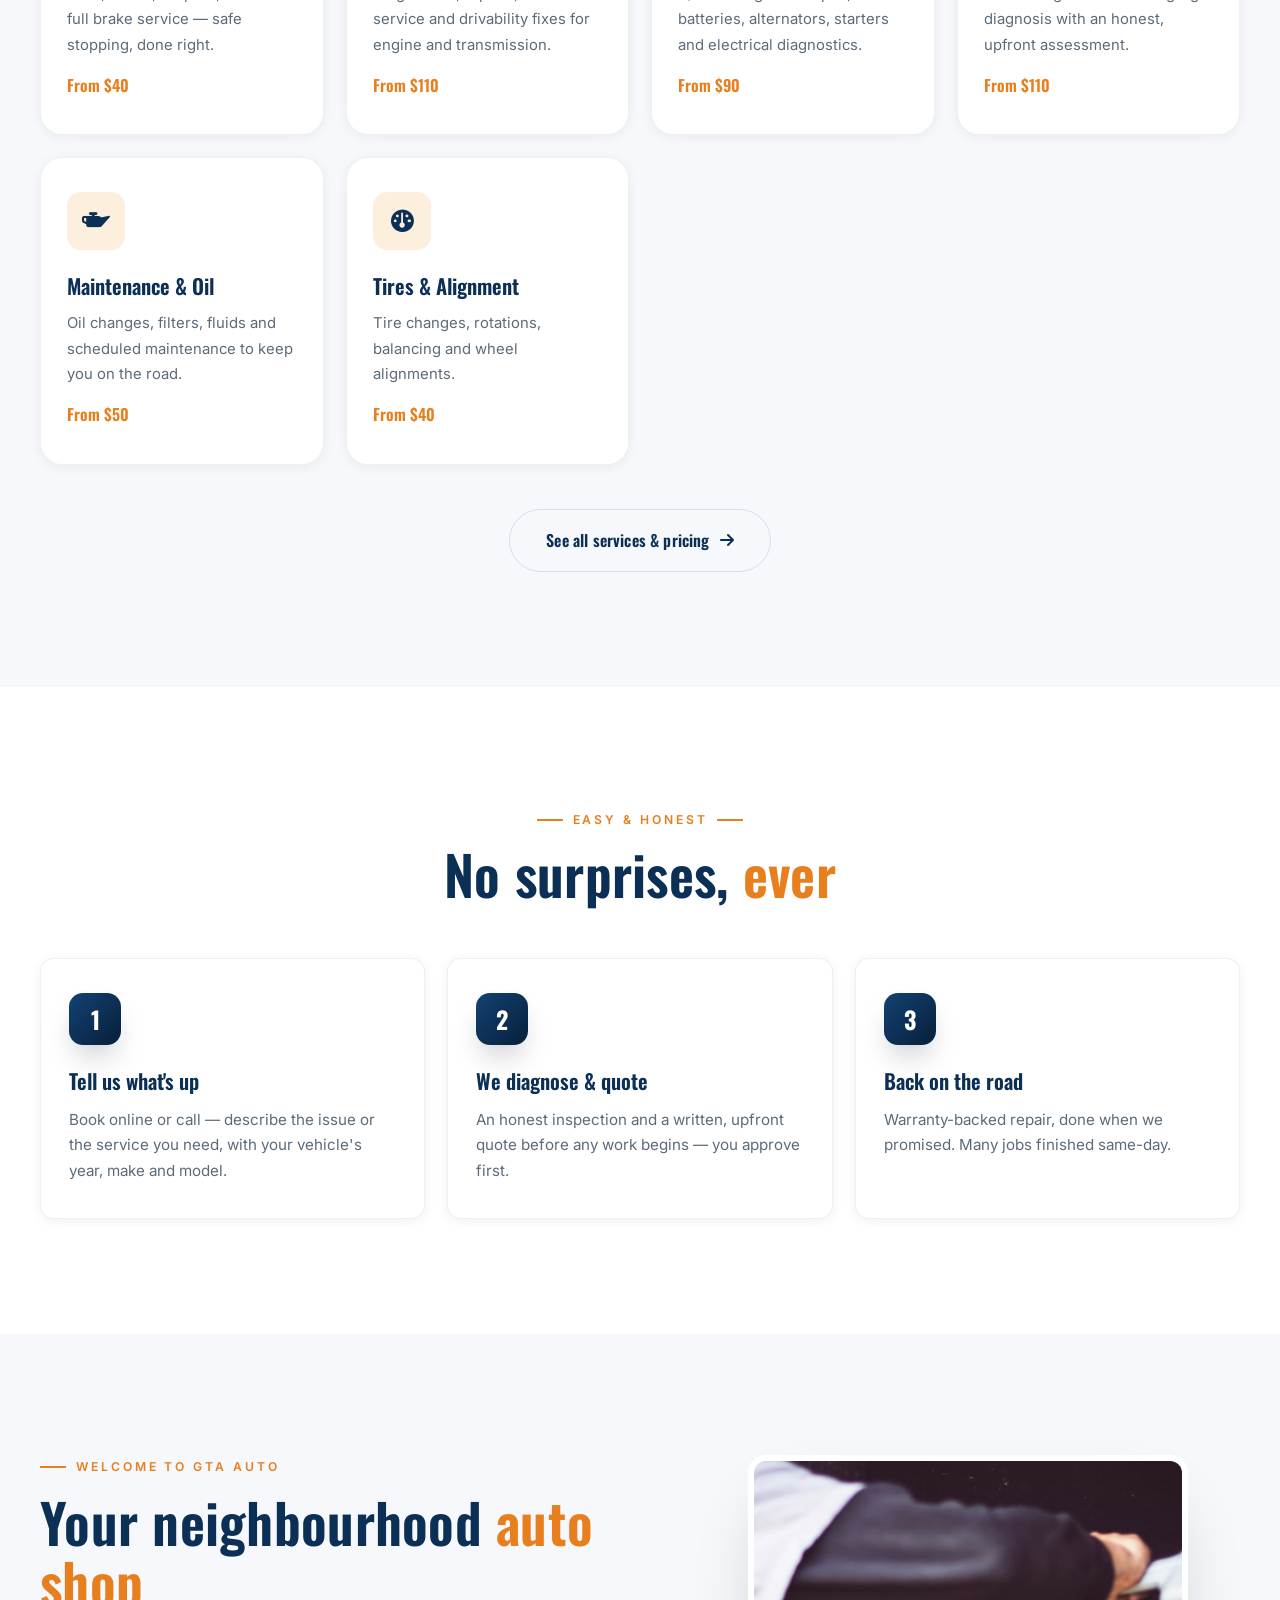
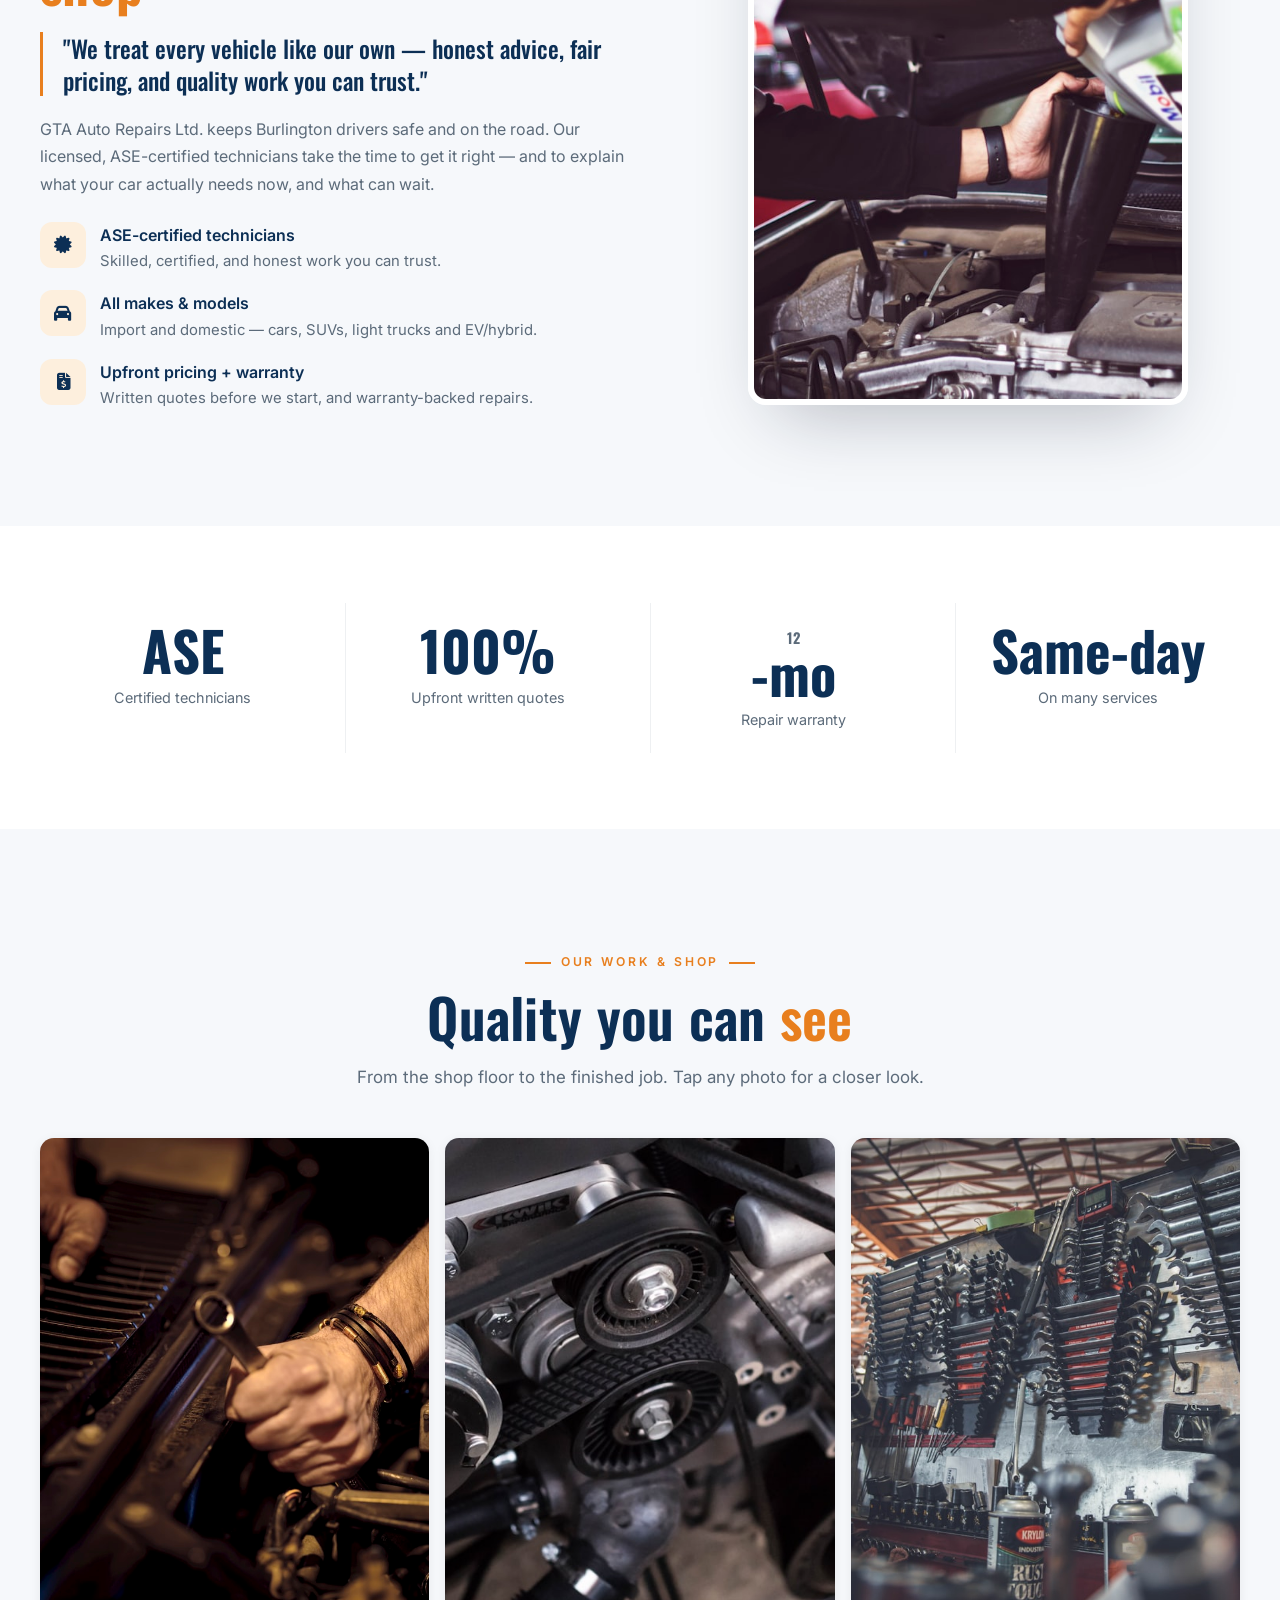
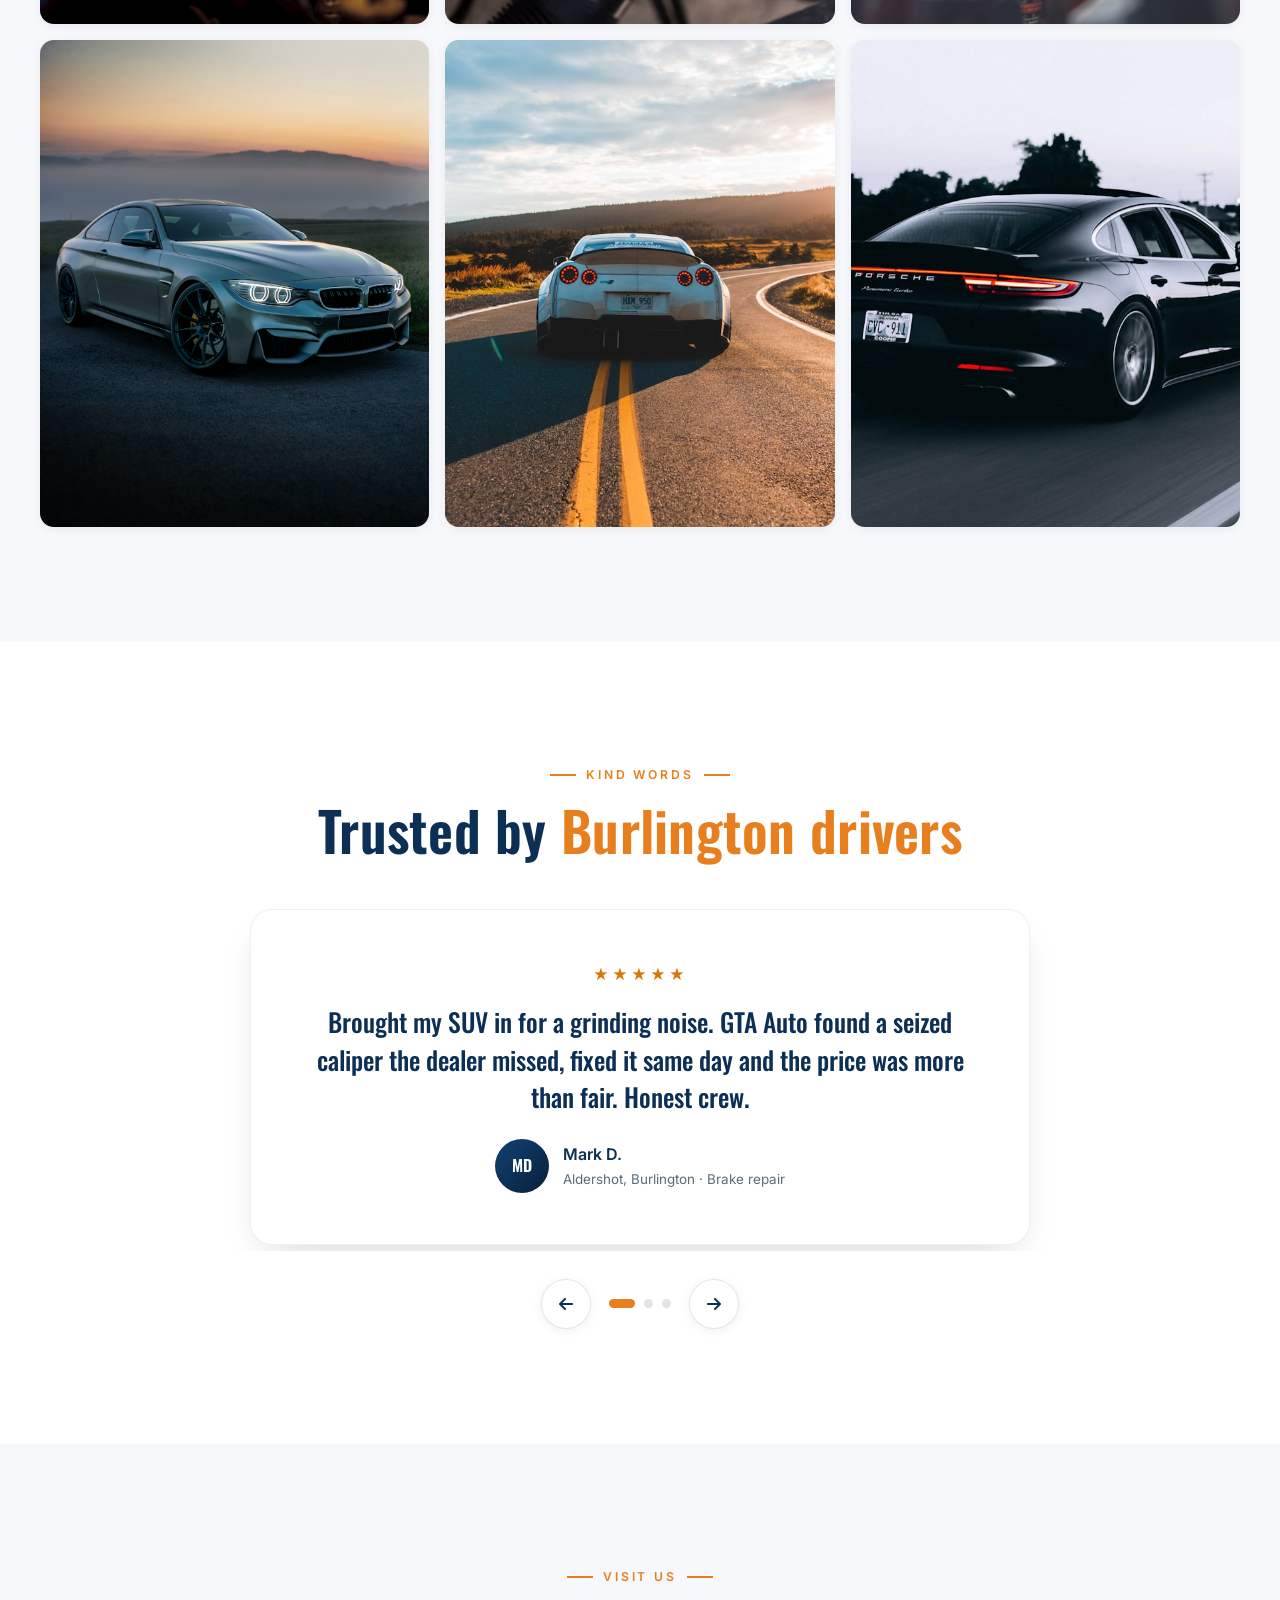
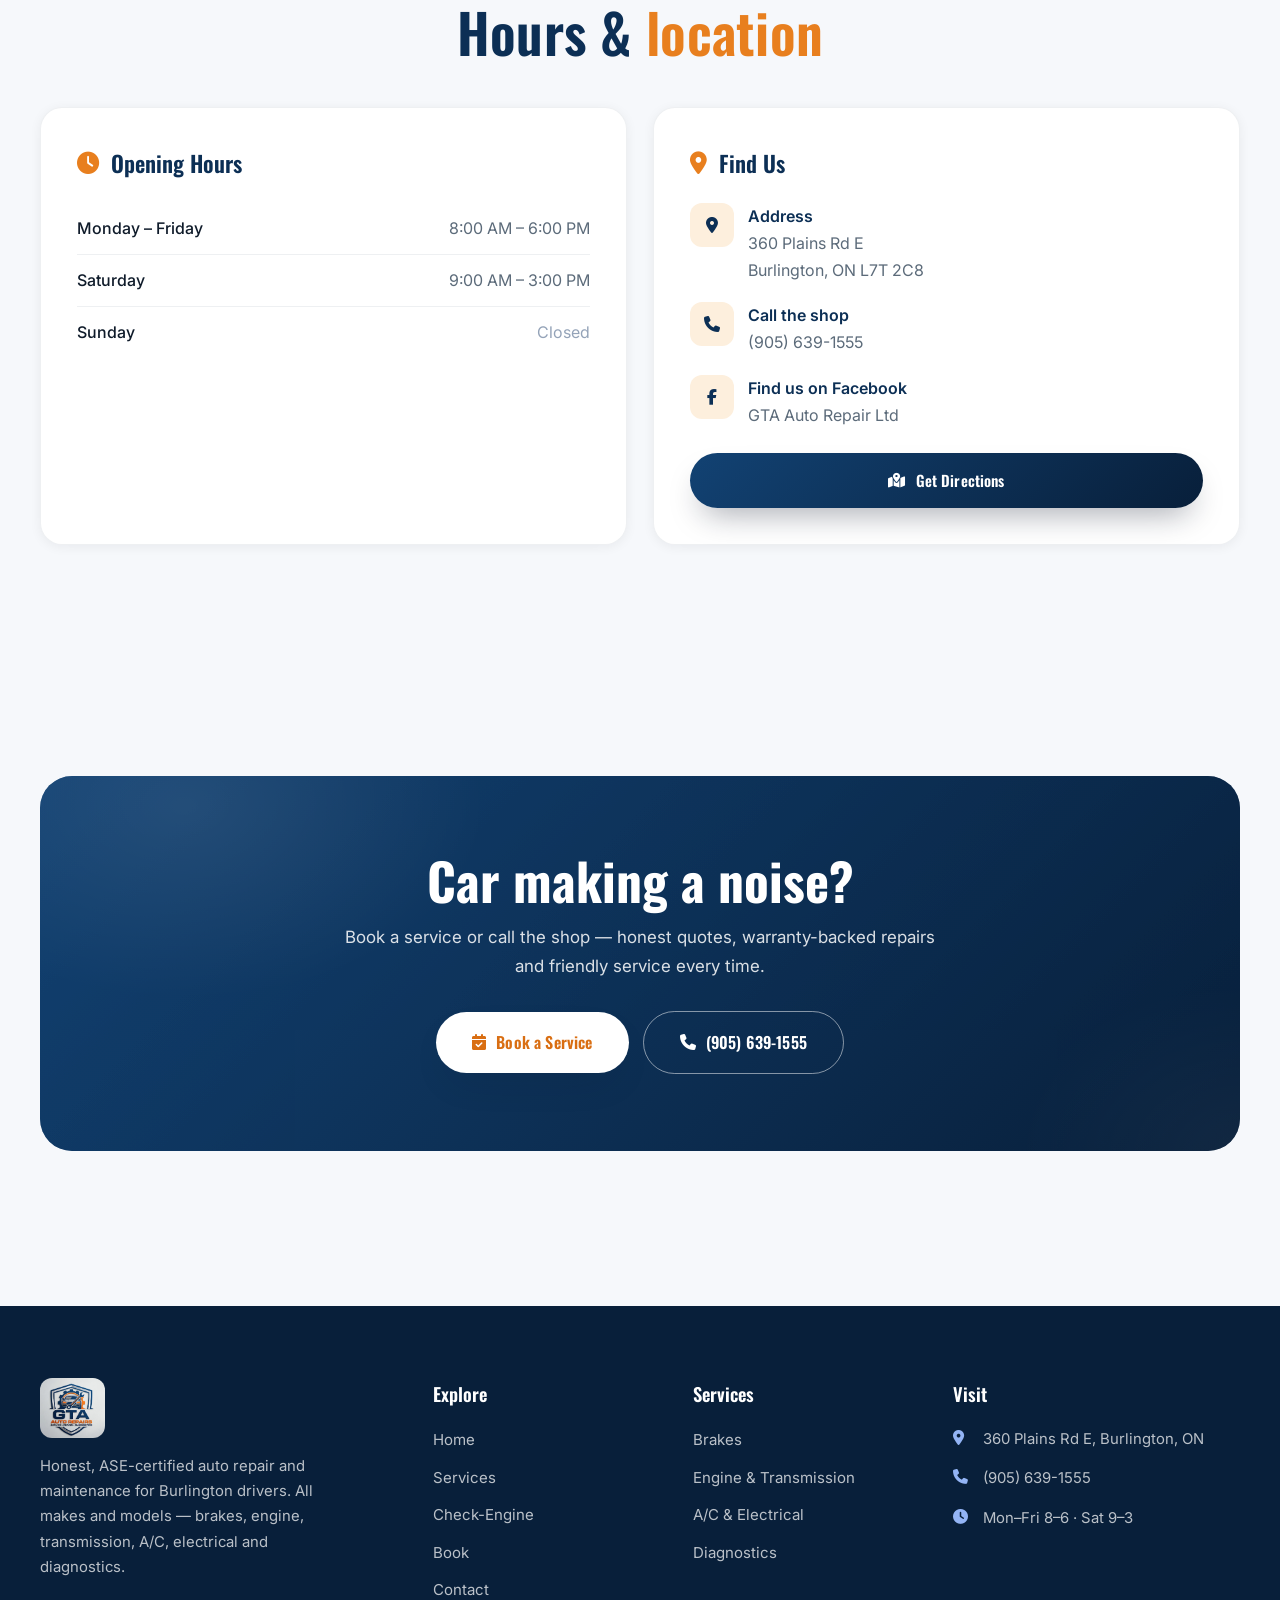
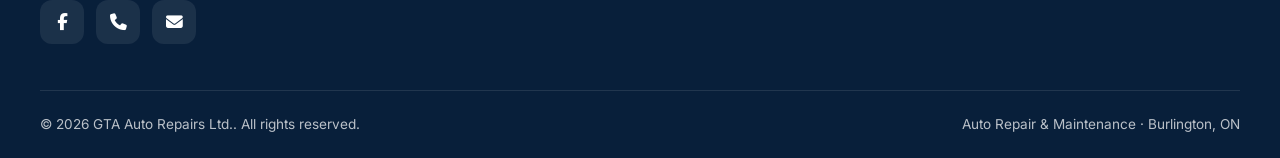
==== commit 5e6b3e64: "Rebuild to new spec: 5-page core set, real logo + brand palette, real Burlington details" ====
--- a/index.html
+++ b/index.html
@@ -4,12 +4,12 @@
   <meta charset="UTF-8" />
   <meta name="viewport" content="width=device-width, initial-scale=1.0" />
   <title>GTA Auto Repairs Ltd. | Auto Repair &amp; Maintenance in Burlington, ON</title>
-  <meta name="description" content="GTA Auto Repairs Ltd. — honest, professional auto repair and maintenance in Burlington, ON. Oil changes, brakes, diagnostics, tires, alignments and more. All makes & models. Call (905) 639-1555." />
-  <meta name="theme-color" content="#DC2626" />
+  <meta name="description" content="Honest, ASE-certified auto repair &amp; maintenance in Burlington, ON. Brakes, engine, transmission, A/C, electrical and diagnostics. All makes &amp; models, warranty-backed, same-day on many services. Call (905) 639-1555." />
+  <meta name="theme-color" content="#0C2F55" />
   <meta property="og:type" content="website" />
   <meta property="og:site_name" content="GTA Auto Repairs Ltd." />
   <meta property="og:title" content="GTA Auto Repairs Ltd. | Auto Repair in Burlington, ON" />
-  <meta property="og:description" content="Honest auto repair & maintenance in Burlington — repairs, diagnostics, brakes, tires and more. All makes & models." />
+  <meta property="og:description" content="Honest, warranty-backed auto repair — brakes, engine, transmission, A/C, electrical &amp; diagnostics. All makes &amp; models." />
 
   <link rel="icon" type="image/svg+xml" href="assets/favicon.svg" />
   <link rel="preconnect" href="https://fonts.googleapis.com" />
@@ -23,12 +23,13 @@
     "@context": "https://schema.org",
     "@type": "AutoRepair",
     "name": "GTA Auto Repairs Ltd.",
-    "description": "Honest, professional auto repair and maintenance in Burlington — repairs, diagnostics, brakes, tires, oil changes and more. All makes & models.",
+    "description": "Honest, ASE-certified auto repair and maintenance in Burlington — brakes, engine, transmission, A/C, electrical, diagnostics, oil and tires. All makes & models, warranty-backed.",
     "priceRange": "$$",
     "telephone": "+1-905-639-1555",
     "email": "info@gtaautorepairs.ca",
     "address": { "@type": "PostalAddress", "streetAddress": "360 Plains Rd E", "addressLocality": "Burlington", "addressRegion": "ON", "postalCode": "L7T 2C8", "addressCountry": "CA" },
     "areaServed": "Burlington",
+    "openingHours": ["Mo-Fr 08:00-18:00", "Sa 09:00-15:00"],
     "sameAs": ["https://www.facebook.com/p/GTA-Auto-Repair-Ltd-100054621751437/"]
   }
   </script>
@@ -39,14 +40,15 @@
   <header class="site-header" id="header">
     <div class="container nav">
       <a href="index.html" class="brand" aria-label="GTA Auto Repairs Ltd. home">
-        <img src="assets/logo-mark.svg" alt="GTA Auto Repairs Ltd." class="brand-logo" />
+        <img src="assets/logo-mark.png" alt="GTA Auto Repairs Ltd." class="brand-logo" />
         <span class="brand-name"><b>GTA Auto</b><small>Services · Burlington</small></span>
       </a>
       <nav class="nav-links" aria-label="Primary">
         <a href="index.html" class="active">Home</a>
         <a href="services.html">Services</a>
-        <a href="index.html#gallery">Our Work</a>
+        <a href="diagnostics.html">Check-Engine</a>
         <a href="book.html">Book</a>
+        <a href="contact.html">Contact</a>
       </nav>
       <div class="nav-actions">
         <a href="tel:+19056391555" class="nav-phone"><i class="fa-solid fa-phone"></i> (905) 639-1555</a>
@@ -60,95 +62,108 @@
   <div class="scrim" id="scrim"></div>
   <aside class="mobile-drawer" id="drawer" aria-label="Mobile menu">
     <div class="drawer-head">
-      <img src="assets/logo-mark.svg" alt="GTA Auto Repairs Ltd." style="height:44px;border-radius:10px" />
+      <img src="assets/logo-mark.png" alt="GTA Auto Repairs Ltd." style="height:44px" />
       <button class="drawer-close" id="drawerClose" aria-label="Close menu"><i class="fa-solid fa-xmark"></i></button>
     </div>
     <nav>
       <a href="index.html" class="active">Home <i class="fa-solid fa-chevron-right"></i></a>
       <a href="services.html">Services <i class="fa-solid fa-chevron-right"></i></a>
-      <a href="index.html#gallery">Our Work <i class="fa-solid fa-chevron-right"></i></a>
+      <a href="diagnostics.html">Check-Engine Light <i class="fa-solid fa-chevron-right"></i></a>
       <a href="book.html">Book <i class="fa-solid fa-chevron-right"></i></a>
+      <a href="contact.html">Contact <i class="fa-solid fa-chevron-right"></i></a>
     </nav>
     <div class="drawer-cta">
       <a href="book.html#quote" class="btn btn--block">Book a Service</a>
-      <a href="tel:+19056391555" class="btn btn--ghost btn--block"><i class="fa-solid fa-phone"></i> Call the Shop</a>
+      <a href="tel:+19056391555" class="btn btn--navy btn--block"><i class="fa-solid fa-phone"></i> Call the Shop</a>
     </div>
     <div class="drawer-contact">
       <a href="tel:+19056391555"><i class="fa-solid fa-phone"></i> (905) 639-1555</a>
-      <span><i class="fa-solid fa-location-dot"></i> 360 Plains Rd E, Burlington</span>
+      <span><i class="fa-solid fa-location-dot"></i> 360 Plains Rd E, Burlington, ON</span>
     </div>
   </aside>
 
-  <!-- ============ HERO ============ -->
+  <!-- ============ HERO (dual-path: Book OR Call) ============ -->
   <section class="hero">
     <div class="hero-bg" aria-hidden="true">
       <span class="ambient-blob b1"></span>
       <span class="ambient-blob b2"></span>
       <span class="ambient-blob b3"></span>
-      <img class="ambient-gear g1" data-spin="20" src="assets/gear.svg" alt="" />
-      <img class="ambient-gear g2" data-spin="-14" src="assets/gear.svg" alt="" />
-      <img class="ambient-gear g3" data-spin="11" src="assets/gear.svg" alt="" />
+      <img class="ambient-gear g1" src="assets/gear.svg" alt="" />
+      <img class="ambient-gear g2" src="assets/gear.svg" alt="" />
+      <img class="ambient-gear g3" src="assets/gear.svg" alt="" />
     </div>
     <div class="container hero-grid">
       <div class="hero-content">
         <span class="hero-badge reveal"><span class="dot"></span> Auto Repair &amp; Maintenance · Burlington, ON</span>
         <h1 class="hero-title reveal d1">Repairs done right,<br/><em>the first time</em></h1>
-        <p class="hero-sub reveal d2">Honest, professional auto repair and maintenance in Burlington — from oil changes and brakes to diagnostics and everything in between. All makes and models, upfront pricing, quality work.</p>
+        <p class="hero-sub reveal d2">Honest, ASE-certified auto repair for all makes and models — from brakes and diagnostics to engine, transmission and A/C. Upfront written quotes, warranty-backed work, same-day on many services.</p>
         <div class="hero-ctas reveal d3">
           <a href="book.html#quote" class="btn btn--lg"><i class="fa-solid fa-calendar-check"></i> Book a Service</a>
-          <a href="tel:+19056391555" class="btn btn--ghost btn--lg"><i class="fa-solid fa-phone"></i> (905) 639-1555</a>
+          <a href="tel:+19056391555" class="btn btn--navy btn--lg"><i class="fa-solid fa-phone"></i> Call (905) 639-1555</a>
         </div>
         <div class="hero-meta reveal d4">
-          <div class="m"><b>All Makes</b><span>&amp; models</span></div>
+          <div class="m"><b><i class="fa-solid fa-certificate" style="color:var(--navy-bright)"></i> ASE</b><span>Certified techs</span></div>
           <div class="divider"></div>
-          <div class="m"><b>Licensed</b><span>Technicians</span></div>
+          <div class="m"><b><i class="fa-solid fa-shield-halved" style="color:var(--navy-bright)"></i> Warranty</b><span>Backed repairs</span></div>
           <div class="divider"></div>
-          <div class="m"><b>Warranty</b><span>Backed repairs</span></div>
+          <div class="m"><b><i class="fa-solid fa-bolt" style="color:var(--navy-bright)"></i> Same-Day</b><span>On many services</span></div>
         </div>
       </div>
       <div class="hero-visual" id="heroVisual">
         <div class="hero-photo-wrap">
+          <!-- REPLACE WITH REAL PHOTO: shop storefront / bay with a car on the lift -->
           <div class="hero-photo"><img src="assets/photos/hero.jpg" alt="Technician servicing a vehicle at GTA Auto Repairs Ltd." data-zoom /></div>
-          <div class="hero-tag t1"><i class="fa-solid fa-shield-halved"></i><div><b>Upfront Quotes</b><small>No surprises</small></div></div>
-          <div class="hero-tag t2"><i class="fa-solid fa-car"></i><div><b>All Makes</b><small>Foreign &amp; domestic</small></div></div>
-        </div>
-      </div>
-    </div>
-  </section>
+          <div class="hero-tag t1"><i class="fa-solid fa-file-invoice-dollar"></i><div><b>Upfront Quotes</b><small>No surprises</small></div></div>
+          <div class="hero-tag t2"><i class="fa-solid fa-car"></i><div><b>All Makes</b><small>Import &amp; domestic</small></div></div>
+        </div>
+      </div>
+    </div>
+  </section>
+
+  <!-- ============ CHECK-ENGINE CALLOUT ============ -->
+  <div class="container">
+    <a href="diagnostics.html" class="ce-band reveal">
+      <span class="ce-ico"><i class="fa-solid fa-triangle-exclamation"></i></span>
+      <span class="ce-txt"><b>Check engine light on?</b> Don't guess — get an honest diagnosis today, with an upfront quote before any work.</span>
+      <span class="ce-go">Diagnose it <i class="fa-solid fa-arrow-right"></i></span>
+    </a>
+  </div>
 
   <!-- ============ MARQUEE ============ -->
   <div class="marquee" aria-hidden="true">
     <div class="marquee-track">
-      <span class="marquee-item">Oil Changes <i class="fa-solid fa-circle"></i></span>
       <span class="marquee-item">Brakes <i class="fa-solid fa-circle"></i></span>
+      <span class="marquee-item">Engine &amp; Transmission <i class="fa-solid fa-circle"></i></span>
       <span class="marquee-item">Diagnostics <i class="fa-solid fa-circle"></i></span>
-      <span class="marquee-item">Tires &amp; Alignments <i class="fa-solid fa-circle"></i></span>
-      <span class="marquee-item">Batteries <i class="fa-solid fa-circle"></i></span>
-      <span class="marquee-item">A/C Service <i class="fa-solid fa-circle"></i></span>
+      <span class="marquee-item">A/C &amp; Electrical <i class="fa-solid fa-circle"></i></span>
+      <span class="marquee-item">Oil &amp; Maintenance <i class="fa-solid fa-circle"></i></span>
+      <span class="marquee-item">Tires &amp; Alignment <i class="fa-solid fa-circle"></i></span>
       <span class="marquee-item">Safety Inspections <i class="fa-solid fa-circle"></i></span>
-      <span class="marquee-item">Oil Changes <i class="fa-solid fa-circle"></i></span>
       <span class="marquee-item">Brakes <i class="fa-solid fa-circle"></i></span>
+      <span class="marquee-item">Engine &amp; Transmission <i class="fa-solid fa-circle"></i></span>
       <span class="marquee-item">Diagnostics <i class="fa-solid fa-circle"></i></span>
-      <span class="marquee-item">Tires &amp; Alignments <i class="fa-solid fa-circle"></i></span>
-      <span class="marquee-item">Batteries <i class="fa-solid fa-circle"></i></span>
-      <span class="marquee-item">A/C Service <i class="fa-solid fa-circle"></i></span>
+      <span class="marquee-item">A/C &amp; Electrical <i class="fa-solid fa-circle"></i></span>
+      <span class="marquee-item">Oil &amp; Maintenance <i class="fa-solid fa-circle"></i></span>
+      <span class="marquee-item">Tires &amp; Alignment <i class="fa-solid fa-circle"></i></span>
       <span class="marquee-item">Safety Inspections <i class="fa-solid fa-circle"></i></span>
     </div>
   </div>
 
-  <!-- ============ SERVICES TEASER ============ -->
+  <!-- ============ SERVICES BY SYSTEM ============ -->
   <section class="section" id="services">
     <div class="container center">
-      <span class="eyebrow eyebrow--center reveal">What We Do</span>
-      <h2 class="section-title reveal d1">Complete car care, <em>under one roof</em></h2>
-      <p class="section-lead reveal d2">From routine maintenance to major repairs — our licensed technicians keep you safe and on the road.</p>
+      <span class="eyebrow eyebrow--center reveal">What We Fix</span>
+      <h2 class="section-title reveal d1">Complete car care, <em>by system</em></h2>
+      <p class="section-lead reveal d2">Licensed, ASE-certified technicians servicing every major system — foreign and domestic, cars, SUVs and light trucks.</p>
     </div>
     <div class="container">
       <div class="feat-grid">
-        <div class="feat-card reveal d1"><div class="ic"><i class="fa-solid fa-gauge-high"></i></div><h3>Repairs &amp; Diagnostics</h3><p>Check-engine, electrical and mechanical repairs, diagnosed right.</p><span class="from">From $110</span></div>
-        <div class="feat-card reveal d2"><div class="ic"><i class="fa-solid fa-oil-can"></i></div><h3>Maintenance &amp; Oil</h3><p>Oil changes, filters, fluids and scheduled maintenance.</p><span class="from">From $50</span></div>
-        <div class="feat-card reveal d3"><div class="ic"><i class="fa-solid fa-car-burst"></i></div><h3>Brakes &amp; Tires</h3><p>Brake service, tire changes, rotations and wheel alignments.</p><span class="from">From $40</span></div>
-        <div class="feat-card reveal d4"><div class="ic"><i class="fa-solid fa-clipboard-check"></i></div><h3>Safety Inspections</h3><p>Safety and emissions inspections you can trust.</p><span class="from">From $90</span></div>
+        <div class="feat-card reveal d1"><div class="ic"><i class="fa-solid fa-car-burst"></i></div><h3>Brakes</h3><p>Pads, rotors, calipers, lines and full brake service — safe stopping, done right.</p><span class="from">From $40</span></div>
+        <div class="feat-card reveal d2"><div class="ic"><i class="fa-solid fa-gears"></i></div><h3>Engine &amp; Transmission</h3><p>Diagnostics, repairs, fluid service and drivability fixes for engine and transmission.</p><span class="from">From $110</span></div>
+        <div class="feat-card reveal d3"><div class="ic"><i class="fa-solid fa-snowflake"></i></div><h3>A/C &amp; Electrical</h3><p>A/C recharge and repair, batteries, alternators, starters and electrical diagnostics.</p><span class="from">From $90</span></div>
+        <div class="feat-card reveal d4"><div class="ic"><i class="fa-solid fa-gauge-high"></i></div><h3>Diagnostics</h3><p>Check-engine and warning-light diagnosis with an honest, upfront assessment.</p><span class="from">From $110</span></div>
+        <div class="feat-card reveal d1"><div class="ic"><i class="fa-solid fa-oil-can"></i></div><h3>Maintenance &amp; Oil</h3><p>Oil changes, filters, fluids and scheduled maintenance to keep you on the road.</p><span class="from">From $50</span></div>
+        <div class="feat-card reveal d2"><div class="ic"><i class="fa-solid fa-gauge"></i></div><h3>Tires &amp; Alignment</h3><p>Tire changes, rotations, balancing and wheel alignments.</p><span class="from">From $40</span></div>
       </div>
       <div class="center" style="margin-top:44px"><a href="services.html" class="btn btn--ghost btn--lg reveal">See all services &amp; pricing <i class="fa-solid fa-arrow-right"></i></a></div>
     </div>
@@ -158,33 +173,34 @@
   <section class="section section--alt" id="how">
     <div class="container center">
       <span class="eyebrow eyebrow--center reveal">Easy &amp; Honest</span>
-      <h2 class="section-title reveal d1">Getting your car fixed is <em>simple</em></h2>
+      <h2 class="section-title reveal d1">No surprises, <em>ever</em></h2>
     </div>
     <div class="container">
       <div class="steps">
-        <div class="step reveal d1"><div class="step-num">1</div><h3>Tell us what's up</h3><p>Describe the issue or the service you need — book online or give us a call.</p></div>
-        <div class="step reveal d2"><div class="step-num">2</div><h3>We diagnose &amp; quote</h3><p>An honest assessment and an upfront quote before any work begins.</p></div>
-        <div class="step reveal d3"><div class="step-num">3</div><h3>Back on the road</h3><p>Quality repair, warranty-backed, and done when we promised.</p></div>
-      </div>
-    </div>
-  </section>
-
-  <!-- ============ ABOUT ============ -->
+        <div class="step reveal d1"><div class="step-num">1</div><h3>Tell us what's up</h3><p>Book online or call — describe the issue or the service you need, with your vehicle's year, make and model.</p></div>
+        <div class="step reveal d2"><div class="step-num">2</div><h3>We diagnose &amp; quote</h3><p>An honest inspection and a written, upfront quote before any work begins — you approve first.</p></div>
+        <div class="step reveal d3"><div class="step-num">3</div><h3>Back on the road</h3><p>Warranty-backed repair, done when we promised. Many jobs finished same-day.</p></div>
+      </div>
+    </div>
+  </section>
+
+  <!-- ============ ABOUT / CERTIFICATIONS ============ -->
   <section class="section" id="about">
     <div class="container story-grid">
       <div class="story-text">
         <span class="eyebrow reveal">Welcome To GTA Auto</span>
         <h2 class="section-title reveal d1">Your neighbourhood <em>auto shop</em></h2>
-        <p class="story-quote reveal d2">"We treat every vehicle like our own — with honest advice, fair pricing and quality work."</p>
-        <p class="reveal d2" style="color:var(--ink-soft)">GTA Auto Repairs Ltd. keeps Burlington drivers safe and on the road. From routine maintenance to complex repairs, our licensed technicians take the time to get it right — and to explain what your car actually needs, and what can wait.</p>
+        <p class="story-quote reveal d2">"We treat every vehicle like our own — honest advice, fair pricing, and quality work you can trust."</p>
+        <p class="reveal d2" style="color:var(--ink-soft)">GTA Auto Repairs Ltd. keeps Burlington drivers safe and on the road. Our licensed, ASE-certified technicians take the time to get it right — and to explain what your car actually needs now, and what can wait.</p>
         <div class="story-features">
-          <div class="story-feature reveal d1"><span class="ic"><i class="fa-solid fa-car"></i></span><div><b>All makes &amp; models</b><p>Foreign and domestic, cars, SUVs and light trucks.</p></div></div>
-          <div class="story-feature reveal d2"><span class="ic"><i class="fa-solid fa-user-gear"></i></span><div><b>Licensed technicians</b><p>Skilled, certified and honest work you can trust.</p></div></div>
-          <div class="story-feature reveal d3"><span class="ic"><i class="fa-solid fa-file-invoice-dollar"></i></span><div><b>Upfront pricing</b><p>Clear quotes before we start — no surprises.</p></div></div>
+          <div class="story-feature reveal d1"><span class="ic"><i class="fa-solid fa-certificate"></i></span><div><b>ASE-certified technicians</b><p>Skilled, certified, and honest work you can trust.</p></div></div>
+          <div class="story-feature reveal d2"><span class="ic"><i class="fa-solid fa-car"></i></span><div><b>All makes &amp; models</b><p>Import and domestic — cars, SUVs, light trucks and EV/hybrid.</p></div></div>
+          <div class="story-feature reveal d3"><span class="ic"><i class="fa-solid fa-file-invoice-dollar"></i></span><div><b>Upfront pricing + warranty</b><p>Written quotes before we start, and warranty-backed repairs.</p></div></div>
         </div>
       </div>
       <div class="story-collage reveal-scale">
-        <div class="story-media"><img src="assets/photos/about.jpg" alt="Oil and fluid service at GTA Auto" data-parallax="22" /></div>
+        <!-- REPLACE WITH REAL PHOTO: the shop, team, or a car being serviced -->
+        <div class="story-media"><img src="assets/photos/about.jpg" alt="Service at GTA Auto Repairs Ltd." data-parallax="22" /></div>
       </div>
     </div>
   </section>
@@ -193,8 +209,8 @@
   <section class="section--tight section--alt">
     <div class="container">
       <div class="stats">
-        <div class="stat reveal d1"><b>All</b><span>Makes &amp; models</span></div>
-        <div class="stat reveal d2"><b>100%</b><span>Upfront quotes</span></div>
+        <div class="stat reveal d1"><b>ASE</b><span>Certified technicians</span></div>
+        <div class="stat reveal d2"><b>100%</b><span>Upfront written quotes</span></div>
         <div class="stat reveal d3"><b><span data-count="12">0</span>-mo</b><span>Repair warranty</span></div>
         <div class="stat reveal d4"><b>Same-day</b><span>On many services</span></div>
       </div>
@@ -209,6 +225,7 @@
       <p class="section-lead reveal d2">From the shop floor to the finished job. Tap any photo for a closer look.</p>
     </div>
     <div class="container">
+      <!-- REPLACE WITH REAL PHOTOS: shop bays, technicians, before/after work, storefront sign -->
       <div class="gallery reveal">
         <div class="gal-item" data-cap="Repairs &amp; service done right"><img src="assets/photos/g1.jpg" alt="Mechanic repairing an engine" /><span class="gal-cap">Repairs &amp; Service</span></div>
         <div class="gal-item" data-cap="Precision diagnostics"><img src="assets/photos/g2.jpg" alt="Engine diagnostics" /><span class="gal-cap">Diagnostics</span></div>
@@ -231,18 +248,18 @@
         <div class="tst-track" id="tstTrack">
           <div class="tst-slide"><div class="tst-card">
             <div class="tst-stars">★★★★★</div>
-            <p class="tst-text">Honest and fair — they told me what actually needed fixing and what could wait. My go-to shop in Burlington now.</p>
-            <div class="tst-author"><div class="tst-avatar">MD</div><div class="who"><b>Mark D.</b><span>Brakes &amp; diagnostics</span></div></div>
+            <p class="tst-text">Brought my SUV in for a grinding noise. GTA Auto found a seized caliper the dealer missed, fixed it same day and the price was more than fair. Honest crew.</p>
+            <div class="tst-author"><div class="tst-avatar">MD</div><div class="who"><b>Mark D.</b><span>Aldershot, Burlington · Brake repair</span></div></div>
           </div></div>
           <div class="tst-slide"><div class="tst-card">
             <div class="tst-stars">★★★★★</div>
-            <p class="tst-text">Fast, professional and reasonably priced. Fixed my brakes the same day and explained everything clearly. Highly recommend them.</p>
-            <div class="tst-author"><div class="tst-avatar">PS</div><div class="who"><b>Priya S.</b><span>Brake service</span></div></div>
+            <p class="tst-text">Passed my safety and got a full synthetic oil change done over lunch. They texted me a written quote first — no surprises on the bill. Booking again for winter tires.</p>
+            <div class="tst-author"><div class="tst-avatar">PS</div><div class="who"><b>Priya S.</b><span>Plains Road E · Safety + oil change</span></div></div>
           </div></div>
           <div class="tst-slide"><div class="tst-card">
             <div class="tst-stars">★★★★★</div>
-            <p class="tst-text">Finally a mechanic I trust. Clear quotes, quality work and no surprises on the bill. Won't take my car anywhere else.</p>
-            <div class="tst-author"><div class="tst-avatar">TR</div><div class="who"><b>Tom R.</b><span>Maintenance</span></div></div>
+            <p class="tst-text">Check-engine light had me worried but they ran a proper diagnostic, showed me the code and had my Civic sorted the next morning. Finally a Burlington shop I actually trust.</p>
+            <div class="tst-author"><div class="tst-avatar">TR</div><div class="who"><b>Tom R.</b><span>Downtown Burlington · Diagnostics</span></div></div>
           </div></div>
         </div>
       </div>
@@ -254,7 +271,7 @@
     </div>
   </section>
 
-  <!-- ============ HOURS & LOCATION ============ -->
+  <!-- ============ HOURS & LOCATION (NAP) ============ -->
   <section class="section" id="visit">
     <div class="container center">
       <span class="eyebrow eyebrow--center reveal">Visit Us</span>
@@ -275,7 +292,7 @@
             <div class="info-row"><span class="ic"><i class="fa-solid fa-phone"></i></span><div><b>Call the shop</b><a href="tel:+19056391555">(905) 639-1555</a></div></div>
             <div class="info-row"><span class="ic"><i class="fa-brands fa-facebook-f"></i></span><div><b>Find us on Facebook</b><a href="https://www.facebook.com/p/GTA-Auto-Repair-Ltd-100054621751437/" target="_blank" rel="noopener">GTA Auto Repair Ltd</a></div></div>
           </div>
-          <a href="https://www.google.com/maps/search/?api=1&query=360+Plains+Rd+E+Burlington+ON" target="_blank" rel="noopener" class="btn btn--block" style="margin-top:24px"><i class="fa-solid fa-map-location-dot"></i> Get Directions</a>
+          <a href="https://www.google.com/maps/search/?api=1&query=93+Plains+Rd+W+Burlington+ON" target="_blank" rel="noopener" class="btn btn--block btn--navy" style="margin-top:24px"><i class="fa-solid fa-map-location-dot"></i> Get Directions</a>
         </div>
       </div>
     </div>
@@ -286,7 +303,7 @@
     <div class="container">
       <div class="cta-band reveal-scale">
         <h2>Car making a noise?</h2>
-        <p>Book a service or give the shop a call — honest quotes, quality repairs and friendly service every time.</p>
+        <p>Book a service or call the shop — honest quotes, warranty-backed repairs and friendly service every time.</p>
         <div class="hero-ctas">
           <a href="book.html#quote" class="btn btn--white btn--lg"><i class="fa-solid fa-calendar-check"></i> Book a Service</a>
           <a href="tel:+19056391555" class="btn btn--ghost btn--lg" style="border-color:rgba(255,255,255,0.5);color:#fff"><i class="fa-solid fa-phone"></i> (905) 639-1555</a>
@@ -300,8 +317,8 @@
     <div class="container">
       <div class="footer-top">
         <div class="footer-brand">
-          <img src="assets/logo-mark.svg" alt="GTA Auto Repairs Ltd." class="brand-logo-f" />
-          <p>Honest, professional auto repair and maintenance for Burlington drivers. All makes and models — repairs, diagnostics, brakes, tires and more.</p>
+          <img src="assets/logo-mark.png" alt="GTA Auto Repairs Ltd." class="brand-logo-f" />
+          <p>Honest, ASE-certified auto repair and maintenance for Burlington drivers. All makes and models — brakes, engine, transmission, A/C, electrical and diagnostics.</p>
           <div class="footer-social">
             <a href="https://www.facebook.com/p/GTA-Auto-Repair-Ltd-100054621751437/" target="_blank" rel="noopener" aria-label="Facebook"><i class="fa-brands fa-facebook-f"></i></a>
             <a href="tel:+19056391555" aria-label="Phone"><i class="fa-solid fa-phone"></i></a>
@@ -310,11 +327,11 @@
         </div>
         <div>
           <h4>Explore</h4>
-          <div class="footer-links"><a href="index.html">Home</a><a href="services.html">Services</a><a href="index.html#gallery">Our Work</a><a href="book.html">Book</a></div>
+          <div class="footer-links"><a href="index.html">Home</a><a href="services.html">Services</a><a href="diagnostics.html">Check-Engine</a><a href="book.html">Book</a><a href="contact.html">Contact</a></div>
         </div>
         <div>
           <h4>Services</h4>
-          <div class="footer-links"><a href="services.html">Repairs &amp; Diagnostics</a><a href="services.html">Oil &amp; Maintenance</a><a href="services.html">Brakes &amp; Tires</a><a href="services.html">Inspections</a></div>
+          <div class="footer-links"><a href="services.html">Brakes</a><a href="services.html">Engine &amp; Transmission</a><a href="services.html">A/C &amp; Electrical</a><a href="services.html">Diagnostics</a></div>
         </div>
         <div>
           <h4>Visit</h4>
--- a/css/styles.css
+++ b/css/styles.css
@@ -4,24 +4,25 @@
    ============================================================ */
 
 :root {
-  --bg: #F6F9FD;
+  --bg: #F6F8FB;
   --bg-2: #FFFFFF;
   --surface: #FFFFFF;
-  --surface-2: #EEF2F9;
-  --line: rgba(15,23,42,0.12);
-  --line-2: rgba(15,23,42,0.07);
-
-  --navy: #1E293B;
-  --navy-deep: #0F172A;
-  --navy-bright: #DC2626;
-  --navy-soft: #FEE2E2;
-  --navy-grad: linear-gradient(135deg, #DC2626, #B91C1C);
-
-  --accent: #D97706; /* subtle brass for stars/premium touches */
+  --surface-2: #EDF1F6;
+  --line: rgba(18,42,69,0.12);
+  --line-2: rgba(18,42,69,0.07);
+
+  --navy: #0C2F55;
+  --navy-deep: #081F3A;
+  --navy-bright: #E87F1E;   /* signal red — accents + primary CTA (auto-repair spec) */
+  --navy-soft: #FDEFDD;
+  --navy-grad: linear-gradient(135deg, #124273, #081F3A);   /* navy — dark bands/buttons */
+
+  --accent: #D97706; /* amber for star ratings */
+  --steel: #5C6B7A;  /* steel gray — secondary */
 
   --white: #FFFFFF;
-  --ink: #0F172A;
-  --ink-soft: #55617A;
+  --ink: #0F1B2A;
+  --ink-soft: #5C6B7A;
 
   --shadow-sm: 0 2px 12px rgba(15,23,42,0.06);
   --shadow-md: 0 16px 40px -18px rgba(15,23,42,0.22);
@@ -53,7 +54,7 @@
 body::before {
   content: ""; position: fixed; inset: 0; z-index: -2;
   background:
-    radial-gradient(900px 620px at 90% -10%, rgba(220,38,38,0.10), transparent 55%),
+    radial-gradient(900px 620px at 90% -10%, rgba(37,99,235,0.10), transparent 55%),
     radial-gradient(720px 500px at 0% 2%, rgba(15,23,42,0.05), transparent 55%),
     var(--bg);
 }
@@ -131,8 +132,8 @@
 .hero { position: relative; padding: clamp(130px, 16vw, 186px) 0 clamp(60px, 8vw, 96px); overflow: hidden; }
 .hero-grid { display: grid; grid-template-columns: 1.08fr 0.92fr; gap: 46px; align-items: center; }
 .hero-badge { display: inline-flex; align-items: center; gap: 10px; padding: 8px 16px; background: var(--surface); border: 1px solid var(--line); border-radius: 100px; font-size: 0.78rem; font-weight: 600; letter-spacing: 0.06em; color: var(--navy); box-shadow: var(--shadow-sm); }
-.hero-badge .dot { width: 8px; height: 8px; border-radius: 50%; background: var(--navy-bright); box-shadow: 0 0 0 4px rgba(220,38,38,0.18); animation: pulse 2s infinite; }
-@keyframes pulse { 0%,100% { box-shadow: 0 0 0 4px rgba(220,38,38,0.2); } 50% { box-shadow: 0 0 0 8px rgba(220,38,38,0); } }
+.hero-badge .dot { width: 8px; height: 8px; border-radius: 50%; background: var(--navy-bright); box-shadow: 0 0 0 4px rgba(37,99,235,0.18); animation: pulse 2s infinite; }
+@keyframes pulse { 0%,100% { box-shadow: 0 0 0 4px rgba(37,99,235,0.2); } 50% { box-shadow: 0 0 0 8px rgba(37,99,235,0); } }
 .hero-title { font-family: var(--font-display); font-weight: 700; color: var(--navy); font-size: clamp(2.8rem, 6.4vw, 5rem); line-height: 1.02; letter-spacing: -0.02em; margin: 22px 0 0; }
 .hero-title em { font-style: normal; color: var(--navy-bright); }
 .hero-sub { margin-top: 22px; max-width: 52ch; font-size: 1.12rem; color: var(--ink-soft); }
@@ -143,7 +144,7 @@
 .hero-meta .divider { width: 1px; height: 40px; background: var(--line); }
 
 .hero-visual { position: relative; display: grid; place-items: center; min-height: 460px; }
-.hero-visual::before { content: ""; position: absolute; width: 74%; height: 74%; border-radius: 50%; background: radial-gradient(circle, rgba(220,38,38,0.16), transparent 66%); filter: blur(50px); }
+.hero-visual::before { content: ""; position: absolute; width: 74%; height: 74%; border-radius: 50%; background: radial-gradient(circle, rgba(37,99,235,0.16), transparent 66%); filter: blur(50px); }
 .hero-photo-wrap { position: relative; width: min(420px, 100%); }
 .hero-photo { position: relative; border-radius: 22px; overflow: hidden; border: 6px solid #fff; box-shadow: var(--shadow-lg); aspect-ratio: 4 / 5; }
 .hero-photo img { width: 100%; height: 100%; object-fit: cover; }
@@ -284,7 +285,7 @@
 .footer-links a:hover { color: #fff; padding-left: 5px; }
 .footer-contact { display: grid; gap: 14px; font-size: 0.93rem; }
 .footer-contact a, .footer-contact span { display: flex; gap: 12px; align-items: flex-start; }
-.footer-contact i { color: #FCA5A5; width: 18px; margin-top: 4px; }
+.footer-contact i { color: #93B4F5; width: 18px; margin-top: 4px; }
 .footer-social { display: flex; gap: 12px; margin-top: 20px; }
 .footer-social a { width: 44px; height: 44px; border-radius: 12px; background: rgba(255,255,255,0.08); display: grid; place-items: center; color: #fff; font-size: 1.05rem; transition: background 0.3s, transform 0.3s; }
 .footer-social a:hover { background: var(--navy-bright); transform: translateY(-4px); }
@@ -299,9 +300,9 @@
 .to-top { position: fixed; bottom: 26px; left: 24px; z-index: 90; width: 50px; height: 50px; border-radius: 50%; background: #fff; border: 1px solid var(--line); color: var(--navy); display: grid; place-items: center; font-size: 1.05rem; box-shadow: var(--shadow-sm); opacity: 0; visibility: hidden; transform: translateY(14px); transition: opacity 0.35s, transform 0.35s, visibility 0.35s; }
 .to-top.show { opacity: 1; visibility: visible; transform: translateY(0); }
 .toast-wrap { position: fixed; bottom: 26px; left: 50%; transform: translateX(-50%); z-index: 400; display: grid; gap: 10px; width: min(92vw, 400px); }
-.toast { background: var(--navy); color: #fff; padding: 15px 18px; border-radius: 12px; display: flex; align-items: center; gap: 12px; box-shadow: var(--shadow-lg); transform: translateY(20px); opacity: 0; transition: transform 0.4s var(--ease), opacity 0.4s; border-left: 3px solid #FCA5A5; }
+.toast { background: var(--navy); color: #fff; padding: 15px 18px; border-radius: 12px; display: flex; align-items: center; gap: 12px; box-shadow: var(--shadow-lg); transform: translateY(20px); opacity: 0; transition: transform 0.4s var(--ease), opacity 0.4s; border-left: 3px solid #93B4F5; }
 .toast.show { transform: translateY(0); opacity: 1; }
-.toast i { color: #FCA5A5; font-size: 1.15rem; }
+.toast i { color: #93B4F5; font-size: 1.15rem; }
 
 /* ============ PAGE HERO ============ */
 .page-hero { padding: clamp(140px, 15vw, 190px) 0 clamp(40px, 5vw, 64px); text-align: center; position: relative; overflow: hidden; }
@@ -344,7 +345,7 @@
 .field label .req { color: var(--navy-bright); }
 .field input, .field textarea, .field select { width: 100%; padding: 13px 15px; border-radius: 10px; border: 1.5px solid var(--line); background: #fff; color: var(--ink); transition: border 0.25s, box-shadow 0.25s; }
 .field input::placeholder, .field textarea::placeholder { color: #94A3B8; }
-.field input:focus, .field textarea:focus, .field select:focus { outline: none; border-color: var(--navy-bright); box-shadow: 0 0 0 4px rgba(220,38,38,0.12); }
+.field input:focus, .field textarea:focus, .field select:focus { outline: none; border-color: var(--navy-bright); box-shadow: 0 0 0 4px rgba(37,99,235,0.12); }
 .field textarea { resize: vertical; min-height: 90px; }
 .field-row { display: grid; grid-template-columns: 1fr 1fr; gap: 16px; }
 .hp { position: absolute; left: -9999px; opacity: 0; height: 0; }
@@ -353,7 +354,7 @@
 .chip-opt input { position: absolute; opacity: 0; inset: 0; cursor: pointer; }
 .chip-opt span { display: inline-flex; align-items: center; gap: 8px; padding: 10px 16px; border-radius: 100px; border: 1.5px solid var(--line); background: #fff; color: var(--ink); font-weight: 500; font-size: 0.9rem; transition: all 0.25s; cursor: pointer; }
 .chip-opt input:checked + span { background: var(--navy); color: #fff; border-color: var(--navy); }
-.chip-opt input:focus-visible + span { box-shadow: 0 0 0 4px rgba(220,38,38,0.2); }
+.chip-opt input:focus-visible + span { box-shadow: 0 0 0 4px rgba(37,99,235,0.2); }
 .form-nav { display: flex; justify-content: space-between; gap: 12px; margin-top: 26px; }
 .form-nav .btn--ghost.hidden { visibility: hidden; }
 .form-success { display: none; text-align: center; padding: 20px 10px; animation: fade 0.5s var(--ease); }
@@ -423,15 +424,16 @@
   .reveal, .reveal-scale { opacity: 1; transform: none; }
 }
 
-/* ===== BAJE AUTO — theme overrides + Motion layer ===== */
+/* ===== GTA AUTO — theme overrides + Motion layer ===== */
 :root { --font-display: "Oswald", system-ui, sans-serif; }
 .hero-title, .section-title, .page-hero h1 { letter-spacing: 0.005em; }
-.btn { --bg: linear-gradient(135deg, #DC2626, #B91C1C); --fg: #fff; }
+.btn { --bg: linear-gradient(135deg, #F2913A, #D96E12); --fg: #fff; }   /* primary CTA = signal red */
 .btn--ghost { --bg: transparent; --fg: var(--navy); }
-.btn--white { --bg: #fff; --fg: #B91C1C; }
+.btn--white { --bg: #fff; --fg: #D96E12; }
+.btn--navy { --bg: var(--navy-grad); --fg: #fff; }   /* secondary strong action (e.g. Call) */
 .brand-logo { border-radius: 12px; height: 50px; box-shadow: var(--shadow-sm); }
 .footer-brand .brand-logo-f { border-radius: 12px; height: 60px; }
-.marquee { background: #0F172A; }
+.marquee { background: #081F3A; }
 /* amber = trust/urgency accent used sparingly */
 .text-amber { color: var(--accent); }
 .badge-amber { background: rgba(217,119,6,0.12); color: #B45309; border:1px solid rgba(217,119,6,0.28); }
@@ -447,9 +449,9 @@
 .hero-bg { position: absolute; inset: 0; z-index: 0; overflow: hidden; pointer-events: none; }
 .hero > .container.hero-grid { position: relative; z-index: 1; }
 .ambient-blob { position: absolute; border-radius: 50%; filter: blur(50px); will-change: transform; animation: ambBlob 16s ease-in-out infinite; }
-.ambient-blob.b1 { width: 460px; height: 460px; top: -90px; left: -50px; background: radial-gradient(circle, rgba(220,38,38,0.7), transparent 70%); opacity: 0.55; }
+.ambient-blob.b1 { width: 460px; height: 460px; top: -90px; left: -50px; background: radial-gradient(circle, rgba(37,99,235,0.7), transparent 70%); opacity: 0.55; }
 .ambient-blob.b2 { width: 400px; height: 400px; bottom: -110px; right: -30px; background: radial-gradient(circle, rgba(217,119,6,0.6), transparent 70%); opacity: 0.45; animation-duration: 20s; animation-delay: -5s; }
-.ambient-blob.b3 { width: 430px; height: 430px; bottom: -30px; left: 30%; background: radial-gradient(circle, rgba(252,165,165,0.7), transparent 70%); opacity: 0.42; animation-duration: 24s; animation-delay: -9s; }
+.ambient-blob.b3 { width: 430px; height: 430px; bottom: -30px; left: 30%; background: radial-gradient(circle, rgba(96,165,250,0.7), transparent 70%); opacity: 0.42; animation-duration: 24s; animation-delay: -9s; }
 .ambient-gear { position: absolute; will-change: transform; }
 .ambient-gear.g1 { width: 300px; top: -64px; left: 30%; opacity: 0.12; animation: ambSpin 20s linear infinite; }
 .ambient-gear.g2 { width: 156px; bottom: -40px; left: 3%; opacity: 0.14; animation: ambSpinRev 14s linear infinite; }
@@ -475,3 +477,19 @@
 
 /* flat SVG logo mark */
 .brand-logo{box-shadow:none!important;border-radius:0!important;}
+
+/* ===== Check-engine callout band (auto-repair) ===== */
+.ce-band{ display:flex; align-items:center; gap:18px; margin-top:38px; text-decoration:none;
+  background:linear-gradient(135deg,#FFF7EF,#FDEFDD); border:1px solid rgba(217,45,32,.28);
+  border-left:5px solid var(--navy-bright); border-radius:var(--r-lg); padding:20px 26px;
+  box-shadow:var(--shadow-sm); transition:transform .3s var(--ease), box-shadow .3s; }
+.ce-band:hover{ transform:translateY(-3px); box-shadow:var(--shadow-md); }
+.ce-ico{ flex:0 0 auto; width:52px; height:52px; border-radius:14px; display:grid; place-items:center;
+  background:var(--navy-bright); color:#fff; font-size:1.35rem; box-shadow:0 8px 20px -8px rgba(217,45,32,.6); }
+.ce-txt{ flex:1; color:var(--ink); font-size:1rem; line-height:1.5; }
+.ce-txt b{ color:var(--navy); font-family:var(--font-display); font-weight:600; }
+.ce-go{ flex:0 0 auto; display:inline-flex; align-items:center; gap:8px; font-family:var(--font-display);
+  font-weight:600; color:var(--navy-bright); white-space:nowrap; }
+.ce-go i{ transition:transform .3s var(--ease); }
+.ce-band:hover .ce-go i{ transform:translateX(5px); }
+@media(max-width:680px){ .ce-band{ flex-direction:column; text-align:center; } }
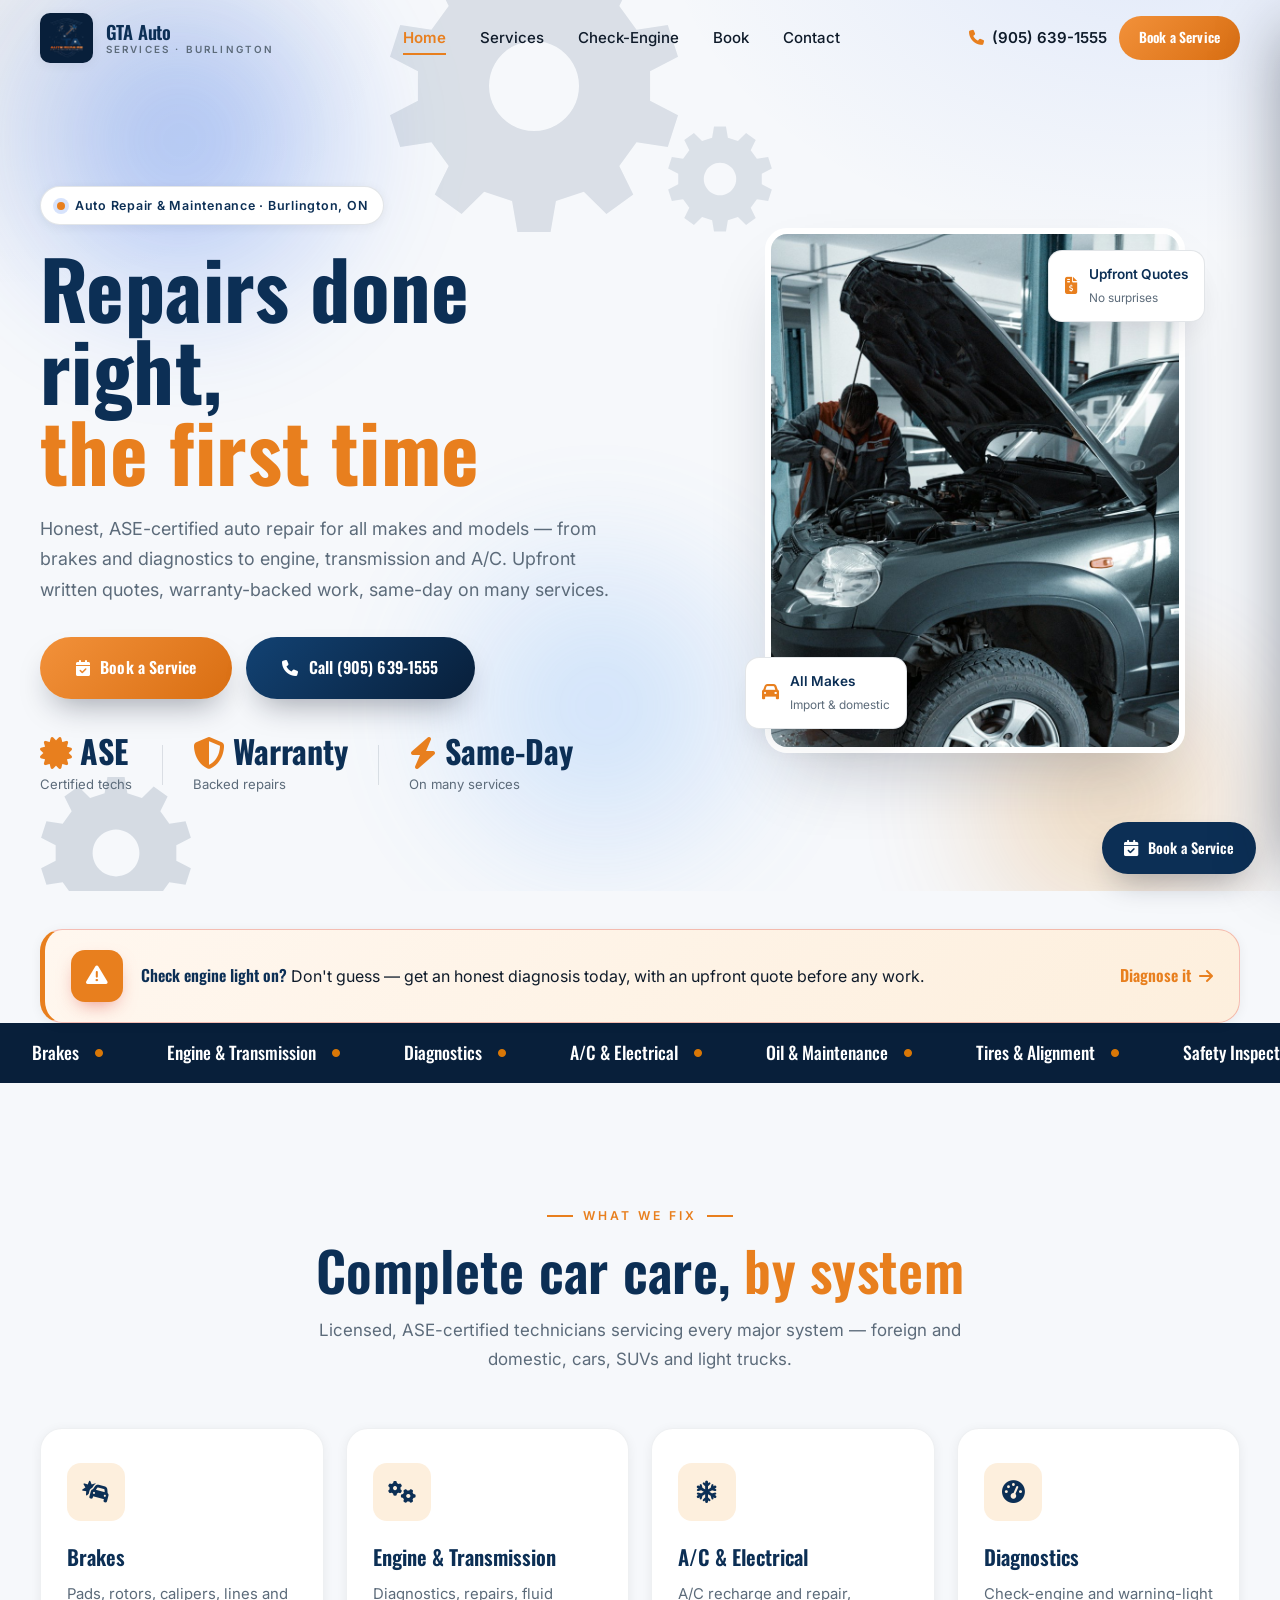
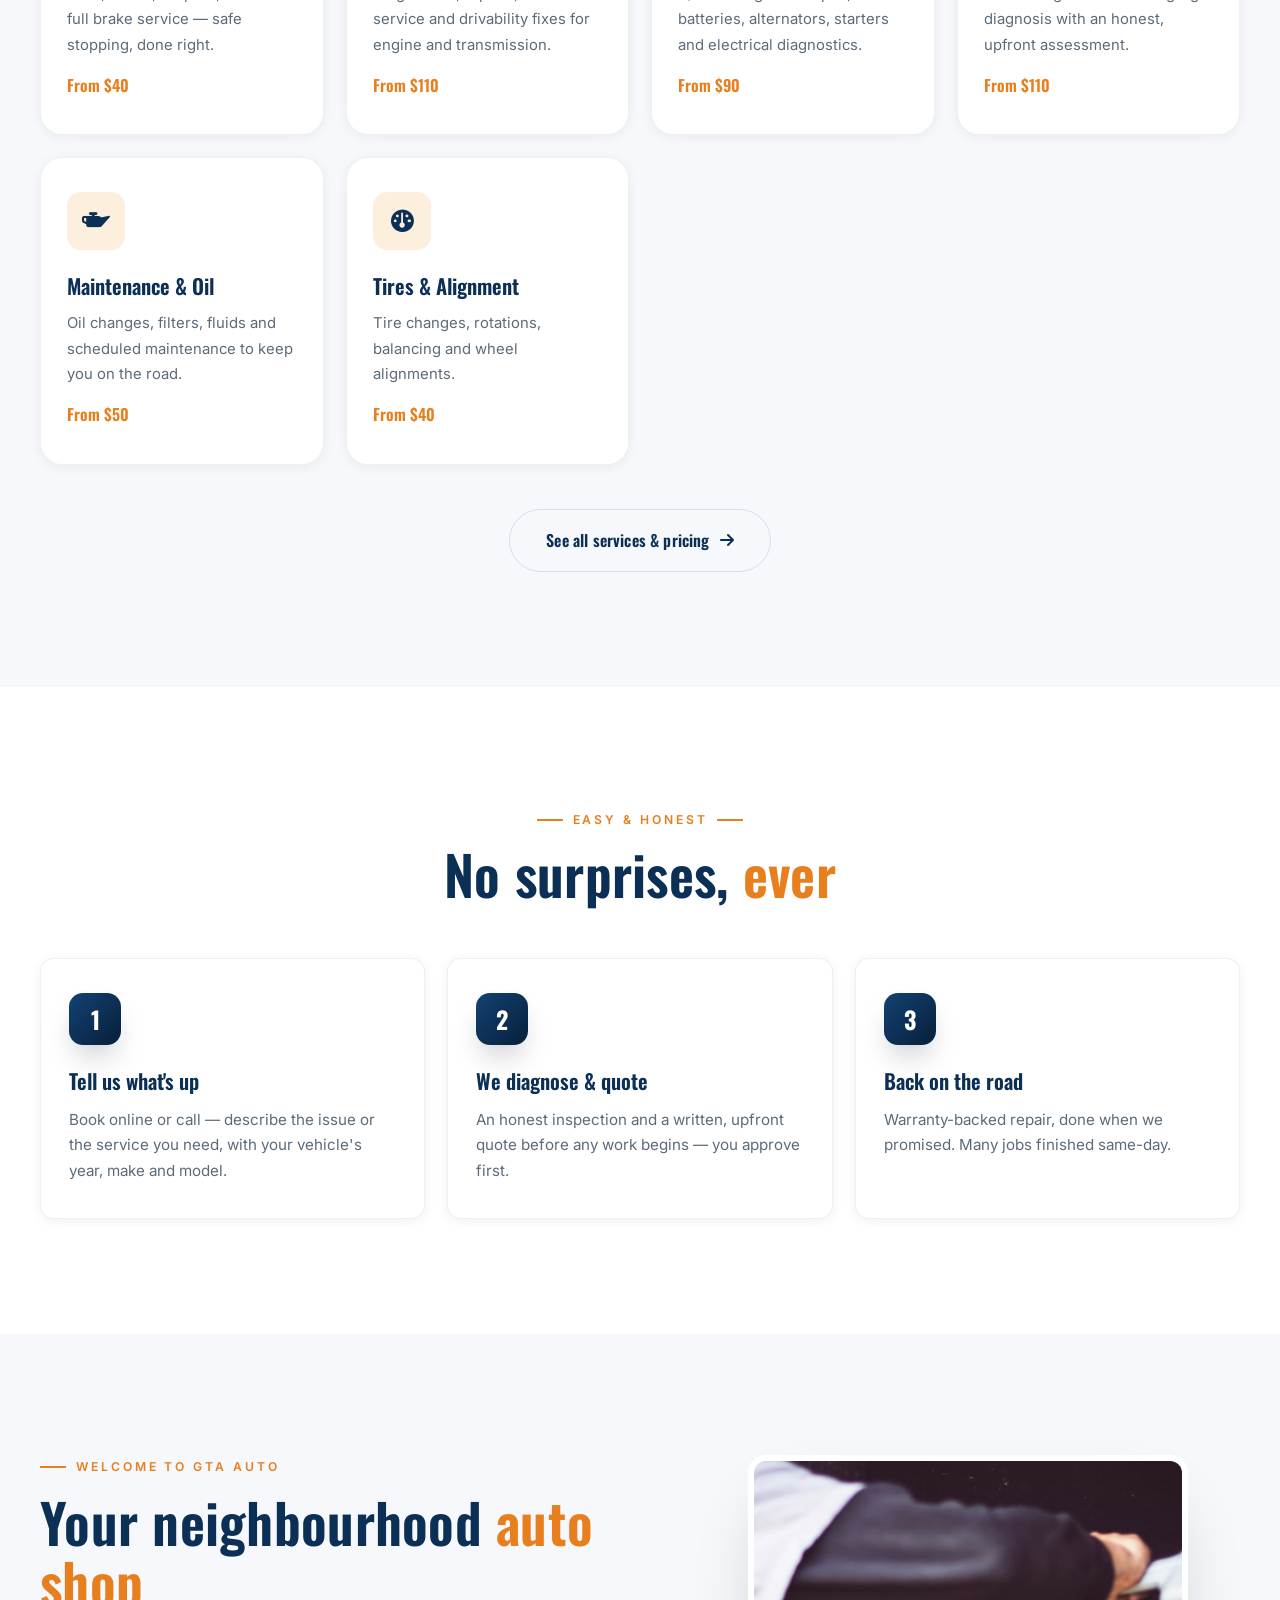
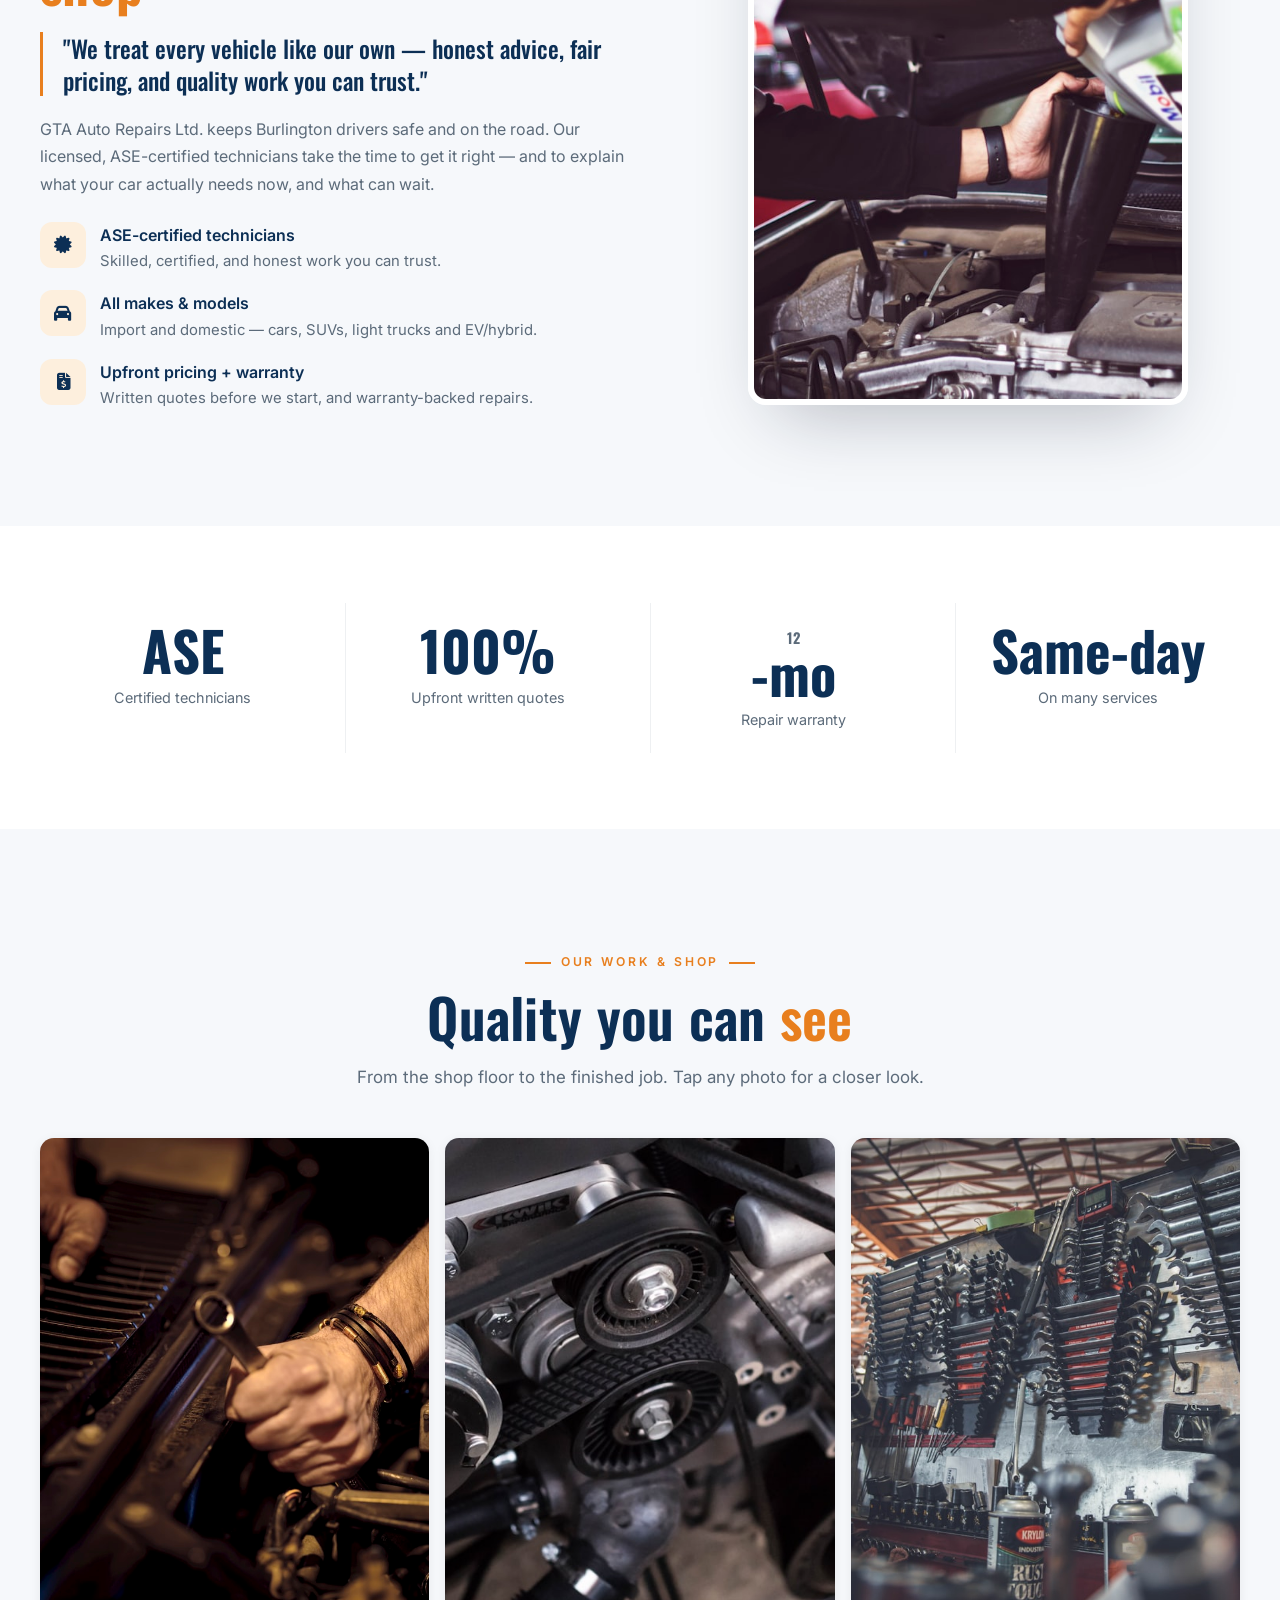
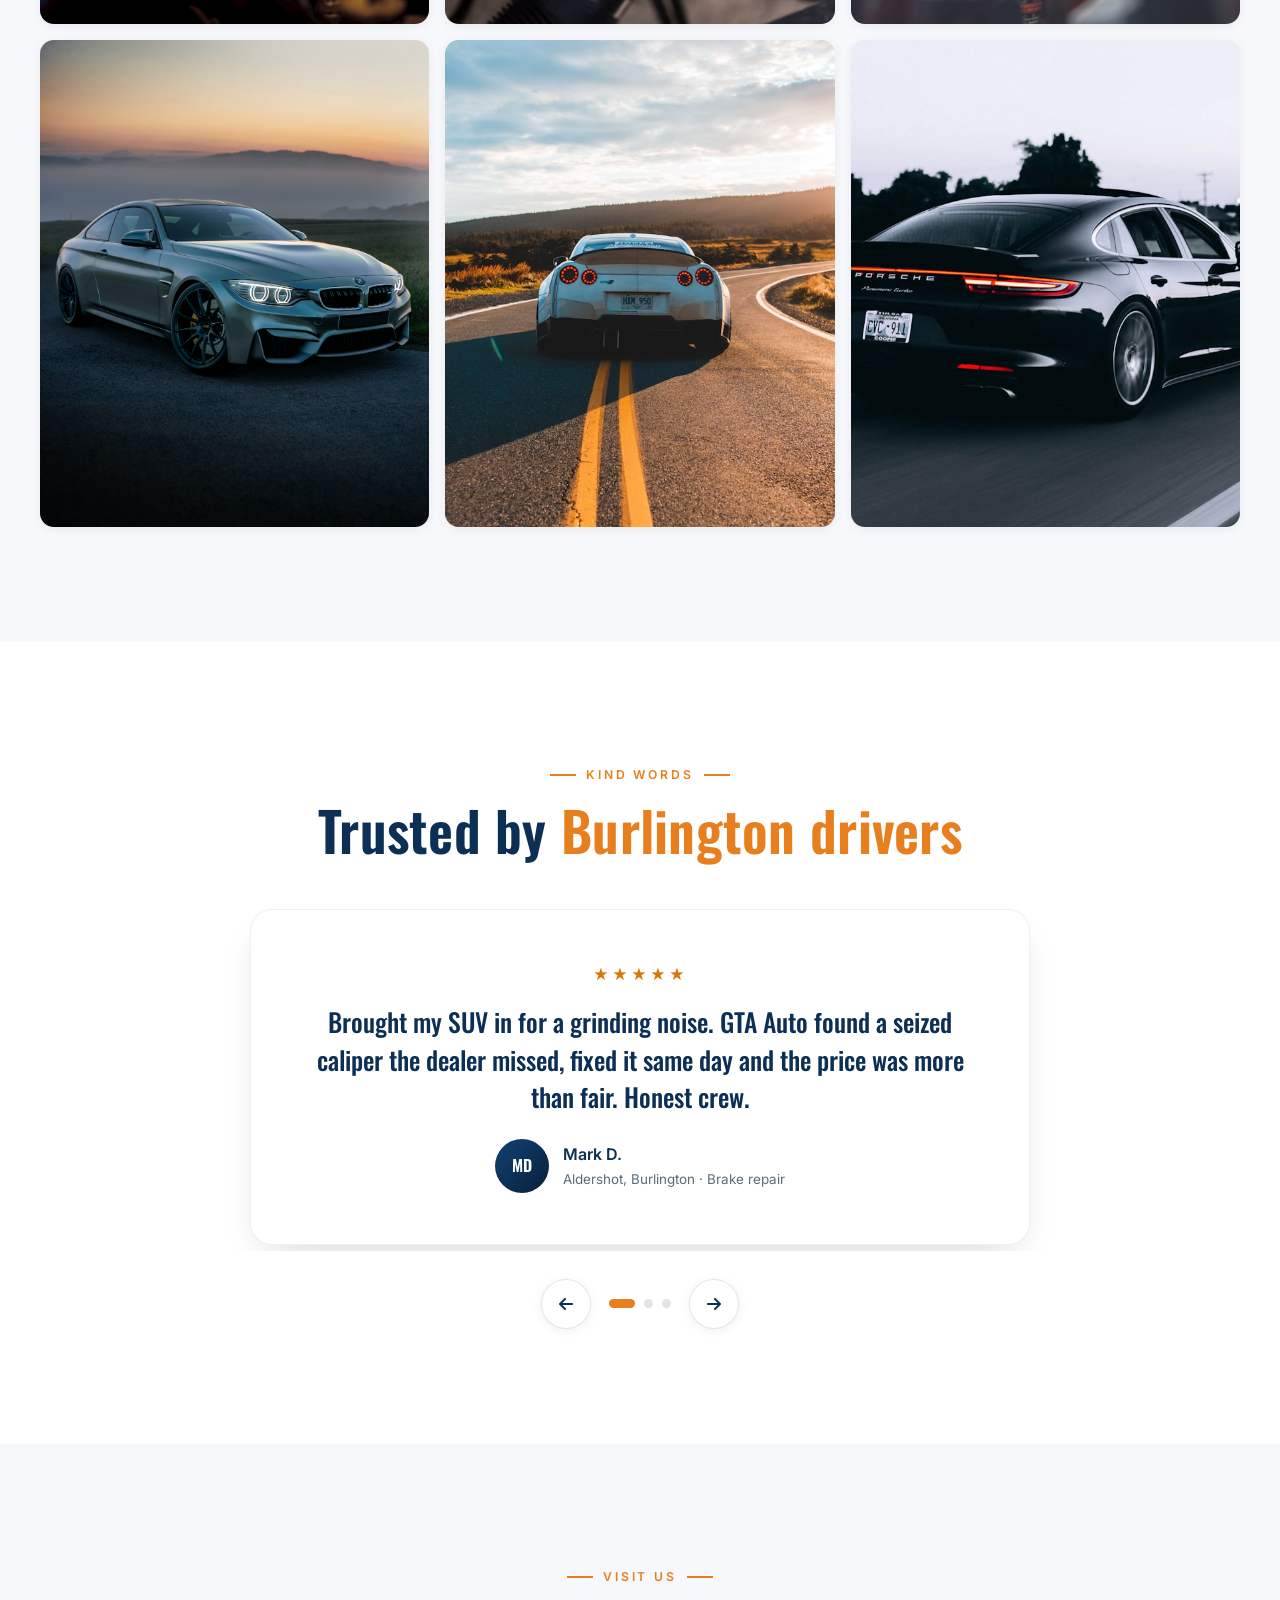
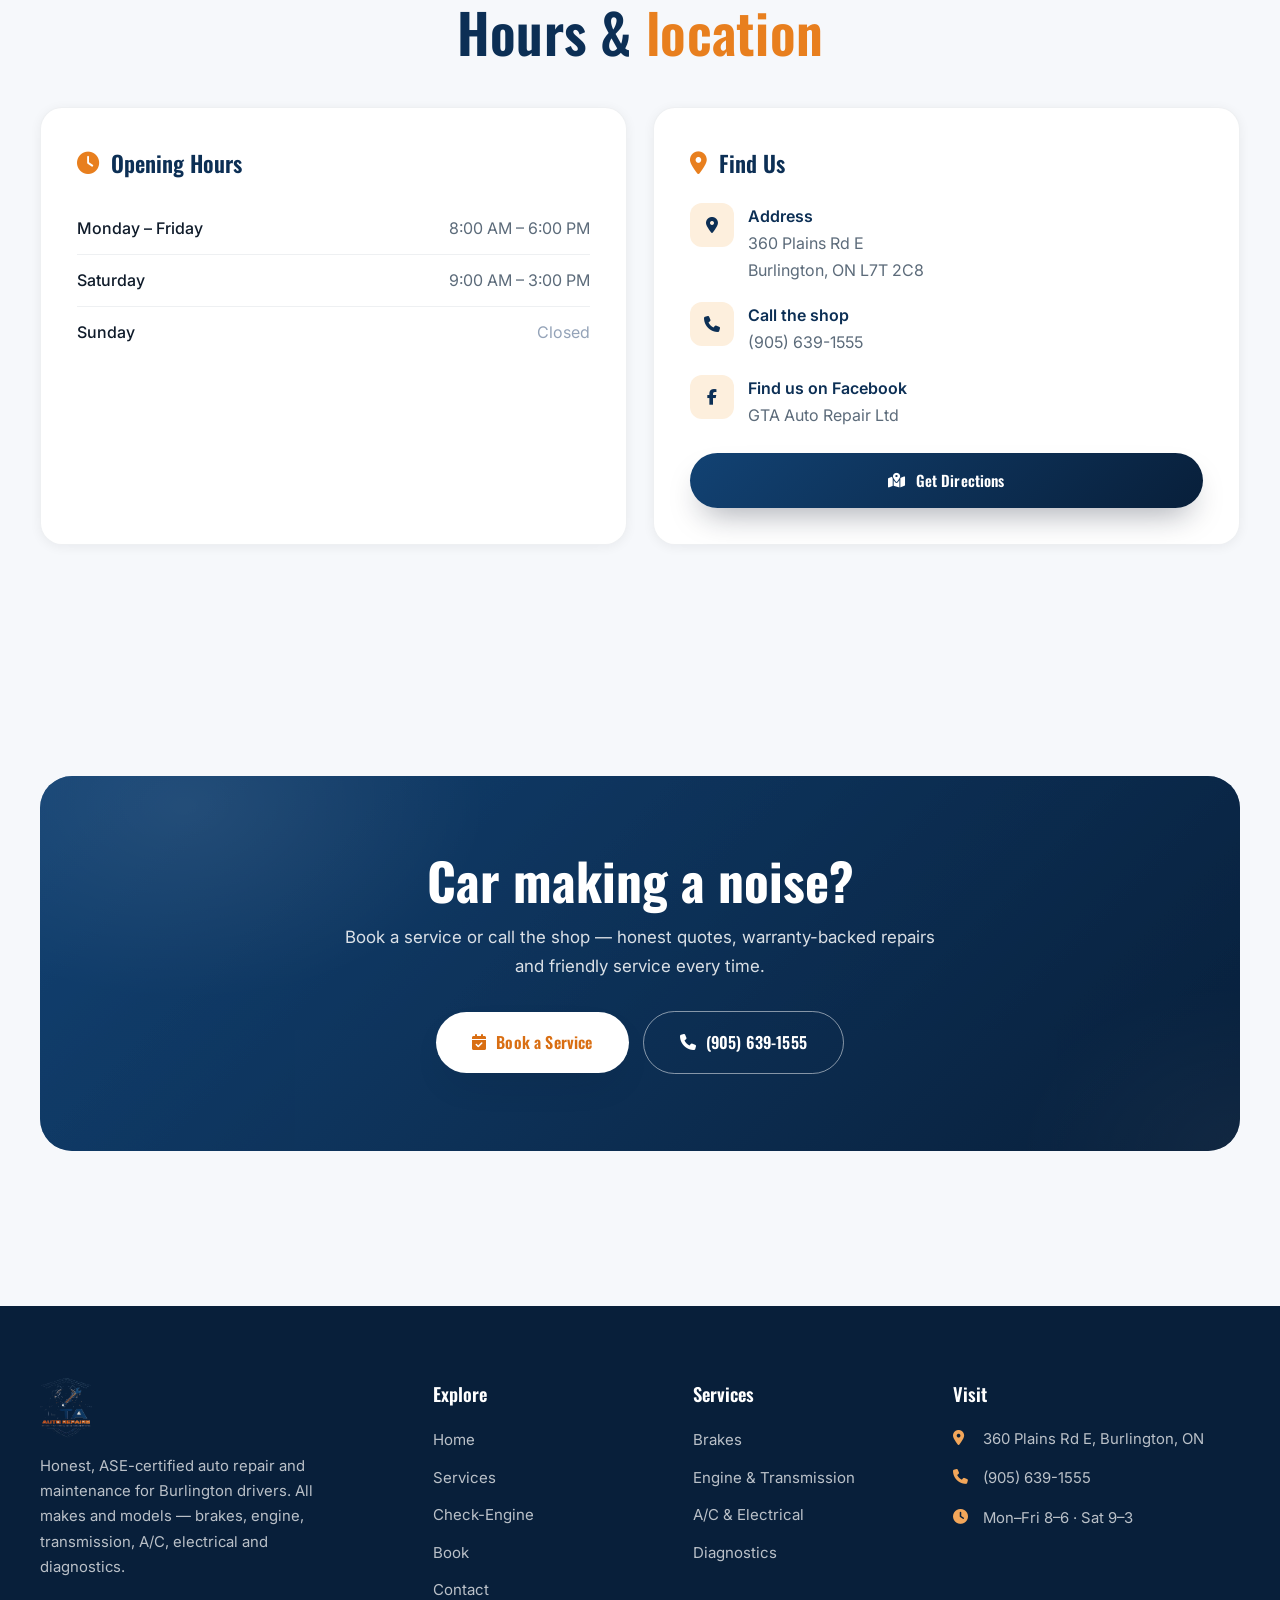
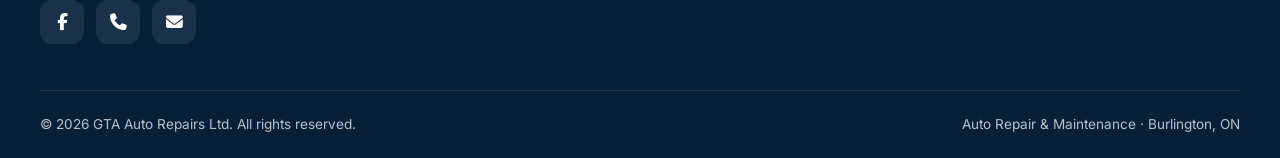
==== commit b3d9594b: "QA pass: fix links/NAP/theme/a11y; finalize logo" ====
--- a/index.html
+++ b/index.html
@@ -292,7 +292,7 @@
             <div class="info-row"><span class="ic"><i class="fa-solid fa-phone"></i></span><div><b>Call the shop</b><a href="tel:+19056391555">(905) 639-1555</a></div></div>
             <div class="info-row"><span class="ic"><i class="fa-brands fa-facebook-f"></i></span><div><b>Find us on Facebook</b><a href="https://www.facebook.com/p/GTA-Auto-Repair-Ltd-100054621751437/" target="_blank" rel="noopener">GTA Auto Repair Ltd</a></div></div>
           </div>
-          <a href="https://www.google.com/maps/search/?api=1&query=93+Plains+Rd+W+Burlington+ON" target="_blank" rel="noopener" class="btn btn--block btn--navy" style="margin-top:24px"><i class="fa-solid fa-map-location-dot"></i> Get Directions</a>
+          <a href="https://www.google.com/maps/search/?api=1&query=360+Plains+Rd+E+Burlington+ON" target="_blank" rel="noopener" class="btn btn--block btn--navy" style="margin-top:24px"><i class="fa-solid fa-map-location-dot"></i> Get Directions</a>
         </div>
       </div>
     </div>
@@ -343,7 +343,7 @@
         </div>
       </div>
       <div class="footer-bottom">
-        <span>© <span data-year>2026</span> GTA Auto Repairs Ltd.. All rights reserved.</span>
+        <span>© <span data-year>2026</span> GTA Auto Repairs Ltd. All rights reserved.</span>
         <span>Auto Repair &amp; Maintenance · Burlington, ON</span>
       </div>
     </div>
--- a/css/styles.css
+++ b/css/styles.css
@@ -1,6 +1,6 @@
 /* ============================================================
-   JAY'S HAIR CUT — Beauty & Barber (Burlington, ON)
-   Clean navy & white design system — all pages
+   GTA AUTO REPAIRS LTD. — Auto Repair (Burlington, ON)
+   Navy & orange design system — all pages
    ============================================================ */
 
 :root {
@@ -285,7 +285,7 @@
 .footer-links a:hover { color: #fff; padding-left: 5px; }
 .footer-contact { display: grid; gap: 14px; font-size: 0.93rem; }
 .footer-contact a, .footer-contact span { display: flex; gap: 12px; align-items: flex-start; }
-.footer-contact i { color: #93B4F5; width: 18px; margin-top: 4px; }
+.footer-contact i { color: #F2A65A; width: 18px; margin-top: 4px; }
 .footer-social { display: flex; gap: 12px; margin-top: 20px; }
 .footer-social a { width: 44px; height: 44px; border-radius: 12px; background: rgba(255,255,255,0.08); display: grid; place-items: center; color: #fff; font-size: 1.05rem; transition: background 0.3s, transform 0.3s; }
 .footer-social a:hover { background: var(--navy-bright); transform: translateY(-4px); }
@@ -300,9 +300,9 @@
 .to-top { position: fixed; bottom: 26px; left: 24px; z-index: 90; width: 50px; height: 50px; border-radius: 50%; background: #fff; border: 1px solid var(--line); color: var(--navy); display: grid; place-items: center; font-size: 1.05rem; box-shadow: var(--shadow-sm); opacity: 0; visibility: hidden; transform: translateY(14px); transition: opacity 0.35s, transform 0.35s, visibility 0.35s; }
 .to-top.show { opacity: 1; visibility: visible; transform: translateY(0); }
 .toast-wrap { position: fixed; bottom: 26px; left: 50%; transform: translateX(-50%); z-index: 400; display: grid; gap: 10px; width: min(92vw, 400px); }
-.toast { background: var(--navy); color: #fff; padding: 15px 18px; border-radius: 12px; display: flex; align-items: center; gap: 12px; box-shadow: var(--shadow-lg); transform: translateY(20px); opacity: 0; transition: transform 0.4s var(--ease), opacity 0.4s; border-left: 3px solid #93B4F5; }
+.toast { background: var(--navy); color: #fff; padding: 15px 18px; border-radius: 12px; display: flex; align-items: center; gap: 12px; box-shadow: var(--shadow-lg); transform: translateY(20px); opacity: 0; transition: transform 0.4s var(--ease), opacity 0.4s; border-left: 3px solid #F2A65A; }
 .toast.show { transform: translateY(0); opacity: 1; }
-.toast i { color: #93B4F5; font-size: 1.15rem; }
+.toast i { color: #F2A65A; font-size: 1.15rem; }
 
 /* ============ PAGE HERO ============ */
 .page-hero { padding: clamp(140px, 15vw, 190px) 0 clamp(40px, 5vw, 64px); text-align: center; position: relative; overflow: hidden; }
@@ -478,6 +478,17 @@
 /* flat SVG logo mark */
 .brand-logo{box-shadow:none!important;border-radius:0!important;}
 
+/* Logo legibility: the logo's light "GTA" lettering + white sub-text would
+   wash out on the light header / white drawer. Sit it on a subtle navy plate
+   so it always reads. (Footer logo is already on a dark band — no plate needed.) */
+.site-header .brand-logo,
+.drawer-head img {
+  background: var(--navy-deep);
+  padding: 5px 9px;
+  border-radius: 10px !important;
+  box-shadow: var(--shadow-sm) !important;
+}
+
 /* ===== Check-engine callout band (auto-repair) ===== */
 .ce-band{ display:flex; align-items:center; gap:18px; margin-top:38px; text-decoration:none;
   background:linear-gradient(135deg,#FFF7EF,#FDEFDD); border:1px solid rgba(217,45,32,.28);
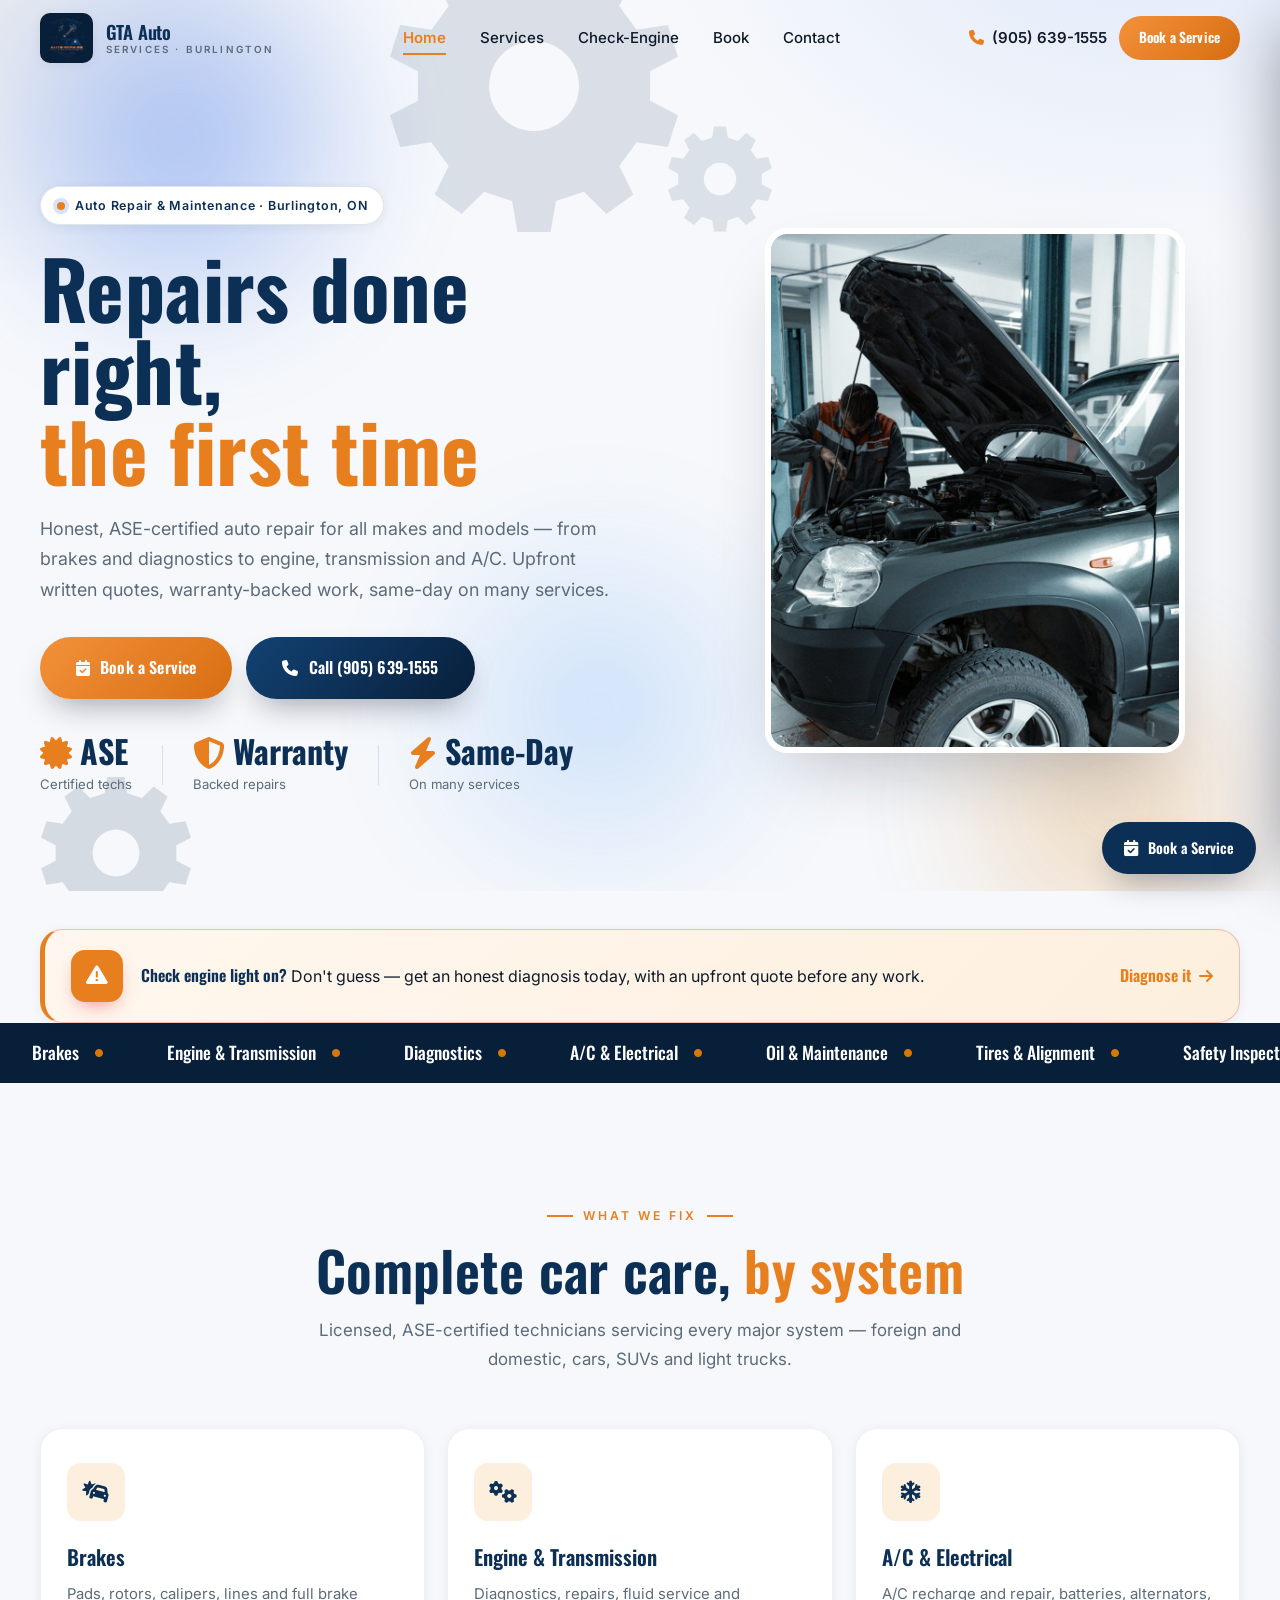
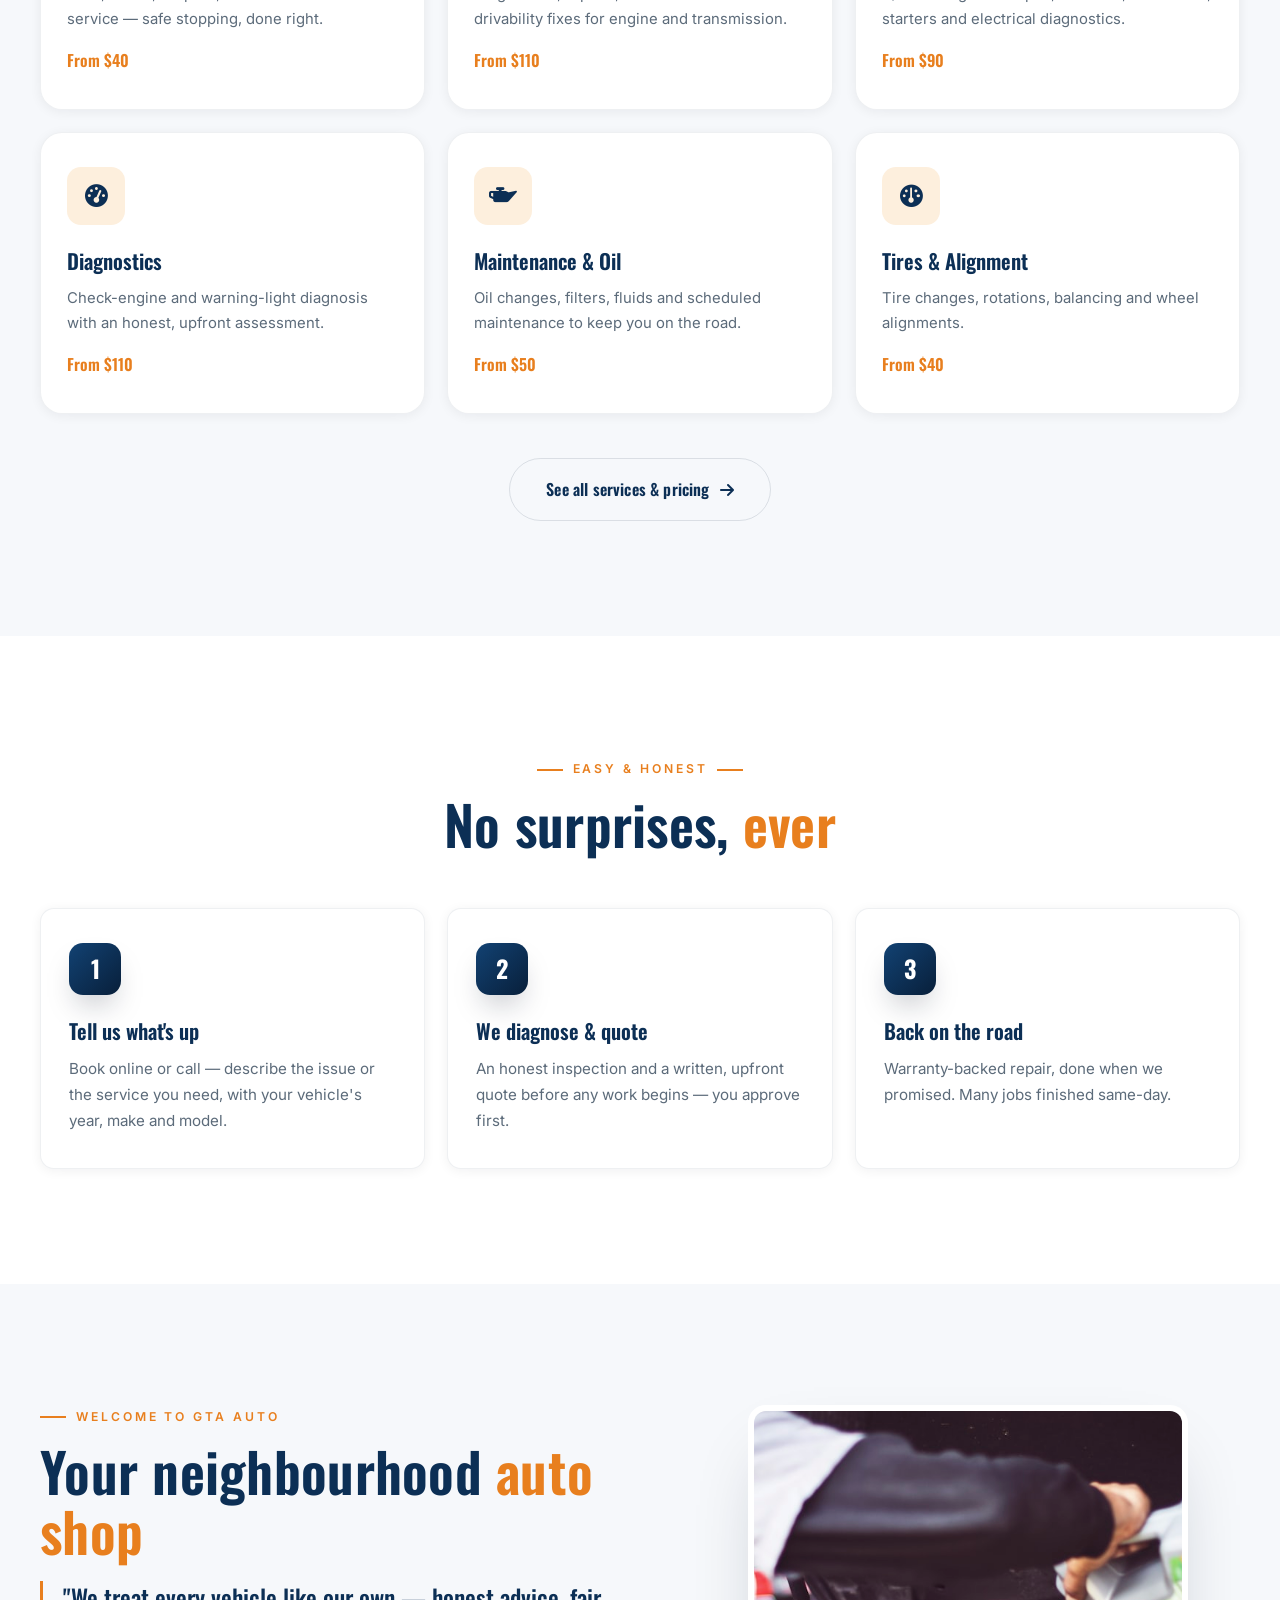
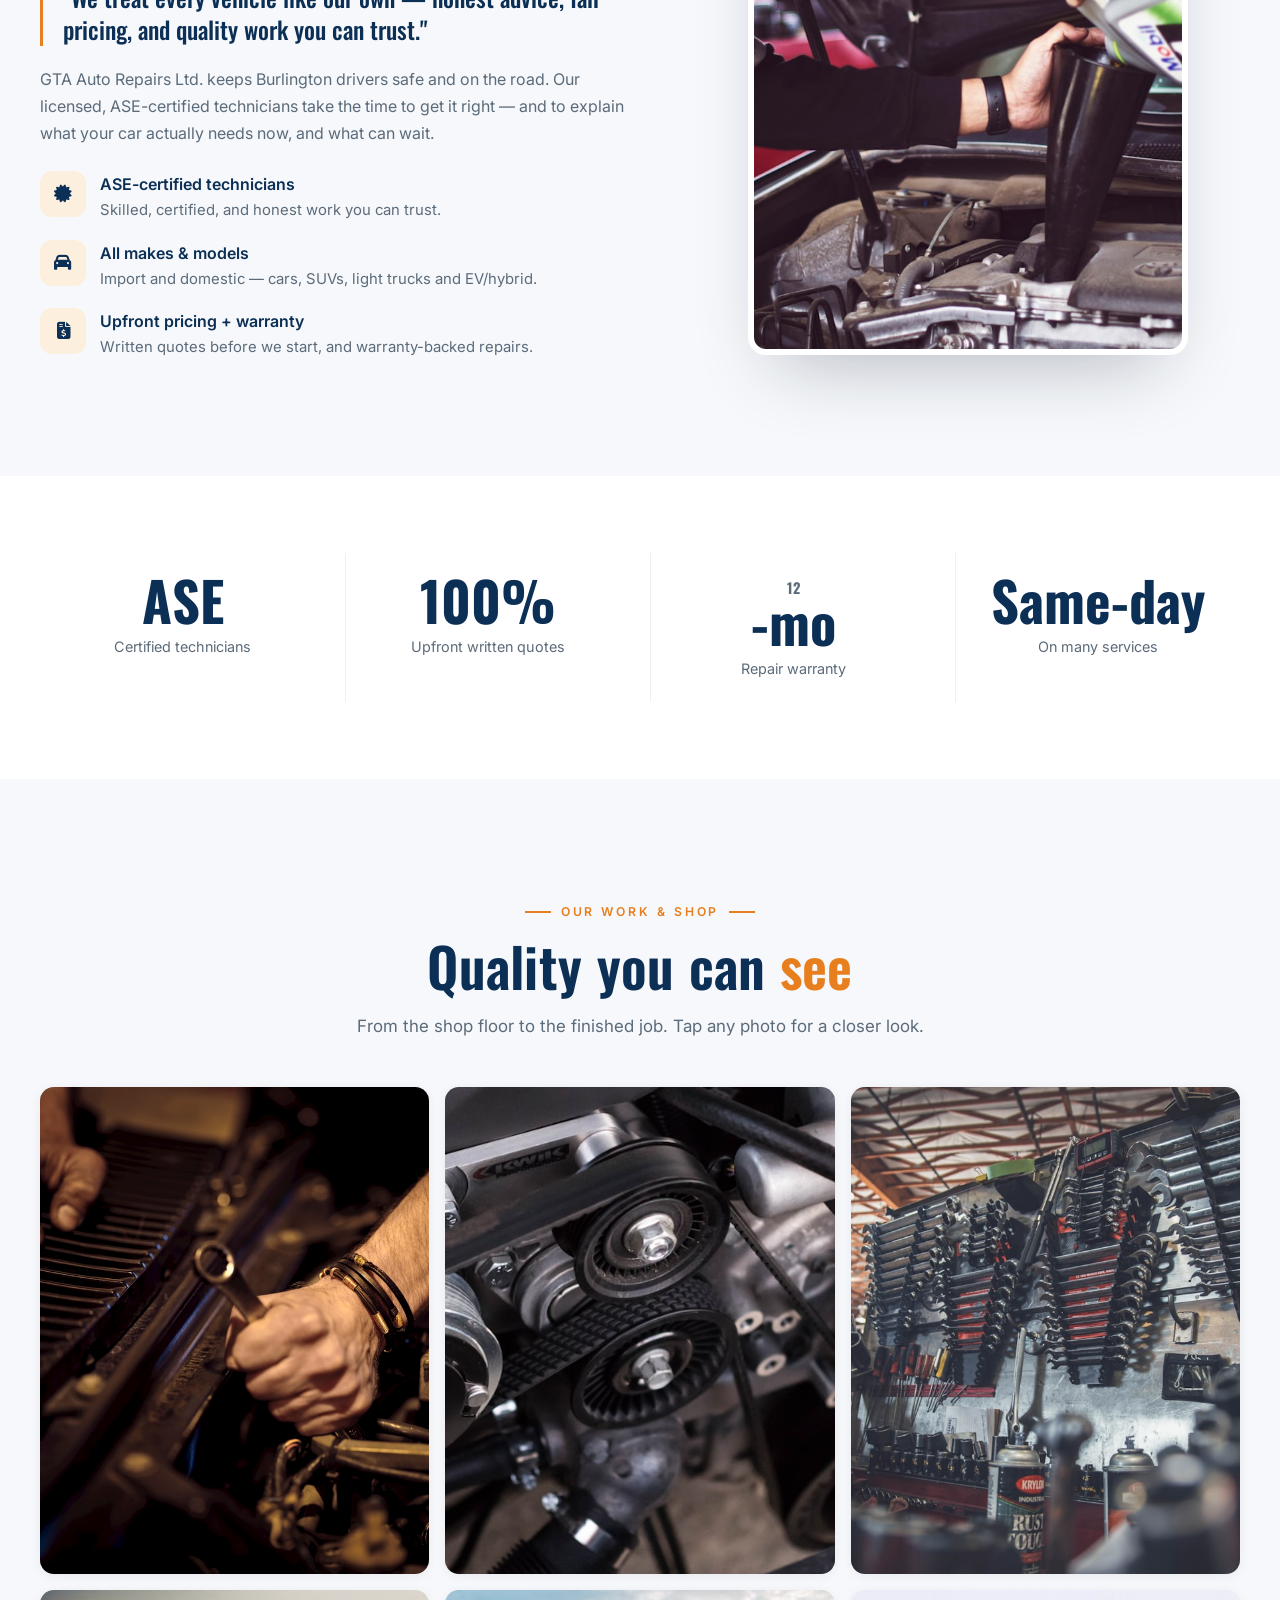
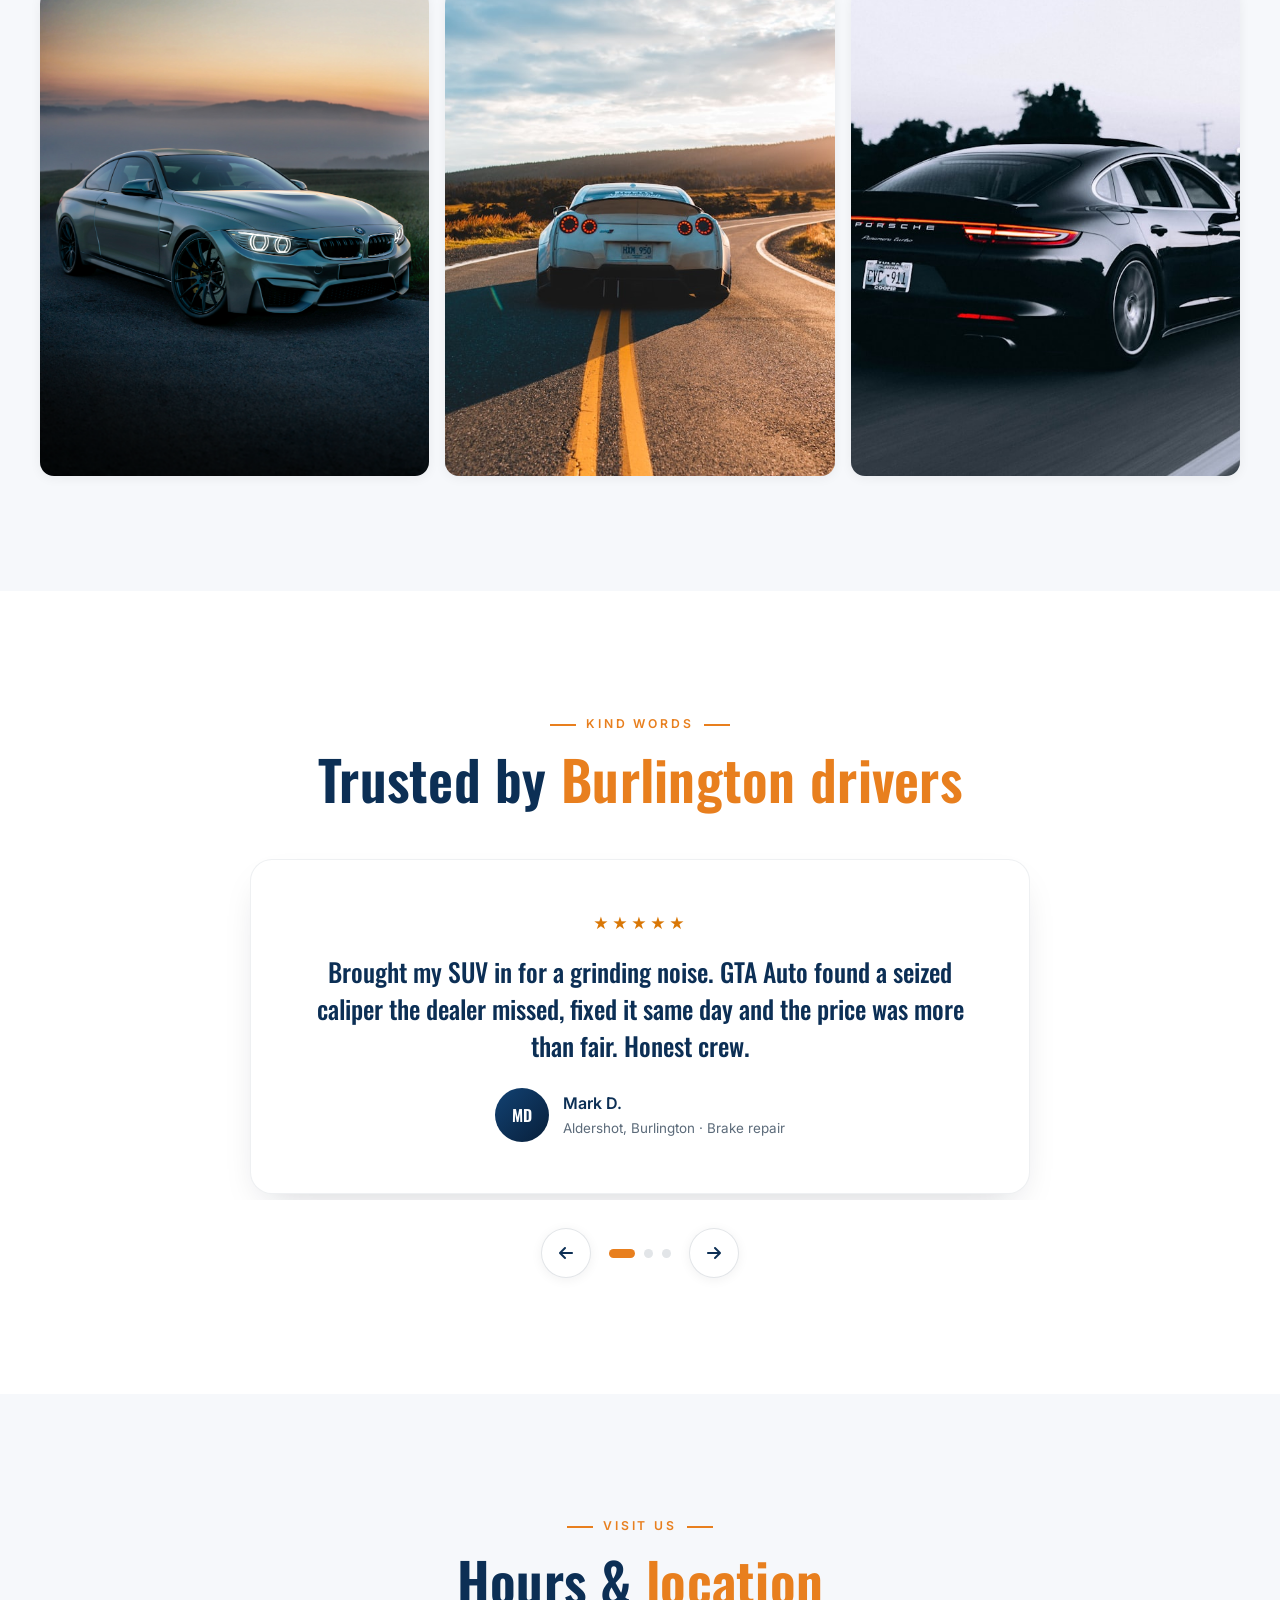
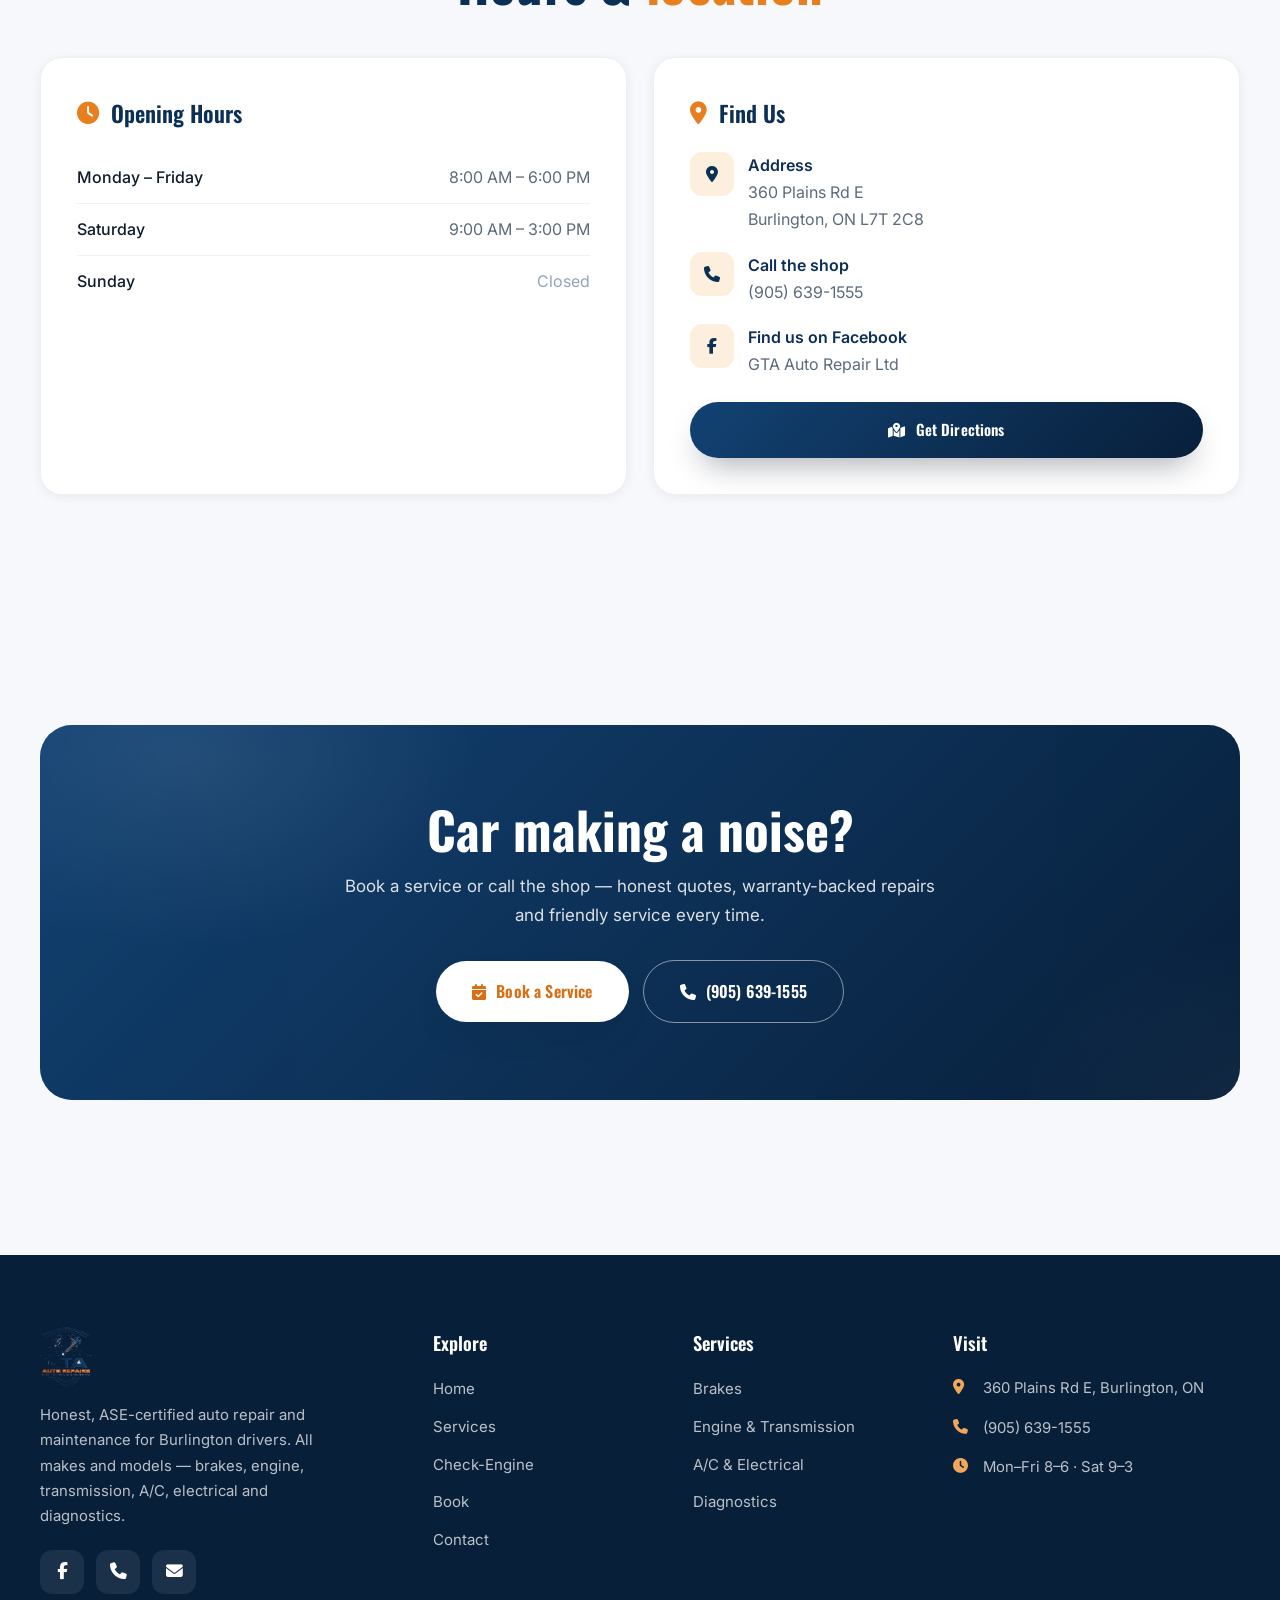
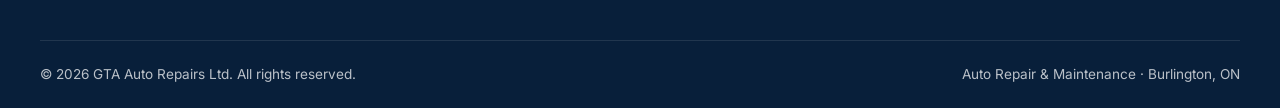
==== commit f7249d7e: "Polish: remove floating hero-tag overlays; balance services grid" ====
--- a/index.html
+++ b/index.html
@@ -113,8 +113,6 @@
         <div class="hero-photo-wrap">
           <!-- REPLACE WITH REAL PHOTO: shop storefront / bay with a car on the lift -->
           <div class="hero-photo"><img src="assets/photos/hero.jpg" alt="Technician servicing a vehicle at GTA Auto Repairs Ltd." data-zoom /></div>
-          <div class="hero-tag t1"><i class="fa-solid fa-file-invoice-dollar"></i><div><b>Upfront Quotes</b><small>No surprises</small></div></div>
-          <div class="hero-tag t2"><i class="fa-solid fa-car"></i><div><b>All Makes</b><small>Import &amp; domestic</small></div></div>
         </div>
       </div>
     </div>
--- a/css/styles.css
+++ b/css/styles.css
@@ -165,7 +165,7 @@
 @keyframes marquee { to { transform: translateX(-50%); } }
 
 /* ============ FEATURE / SERVICE CARDS ============ */
-.feat-grid { display: grid; grid-template-columns: repeat(4, 1fr); gap: 22px; margin-top: 54px; }
+.feat-grid { display: grid; grid-template-columns: repeat(3, 1fr); gap: 22px; margin-top: 54px; }
 .feat-card { background: var(--surface); border: 1px solid var(--line-2); border-radius: var(--r-lg); padding: 34px 26px; box-shadow: var(--shadow-sm); transition: transform 0.4s var(--ease), box-shadow 0.4s; }
 .feat-card:hover { transform: translateY(-8px); box-shadow: var(--shadow-md); }
 .feat-card .ic { width: 58px; height: 58px; border-radius: 14px; display: grid; place-items: center; font-size: 1.4rem; background: var(--navy-soft); color: var(--navy); margin-bottom: 18px; }
